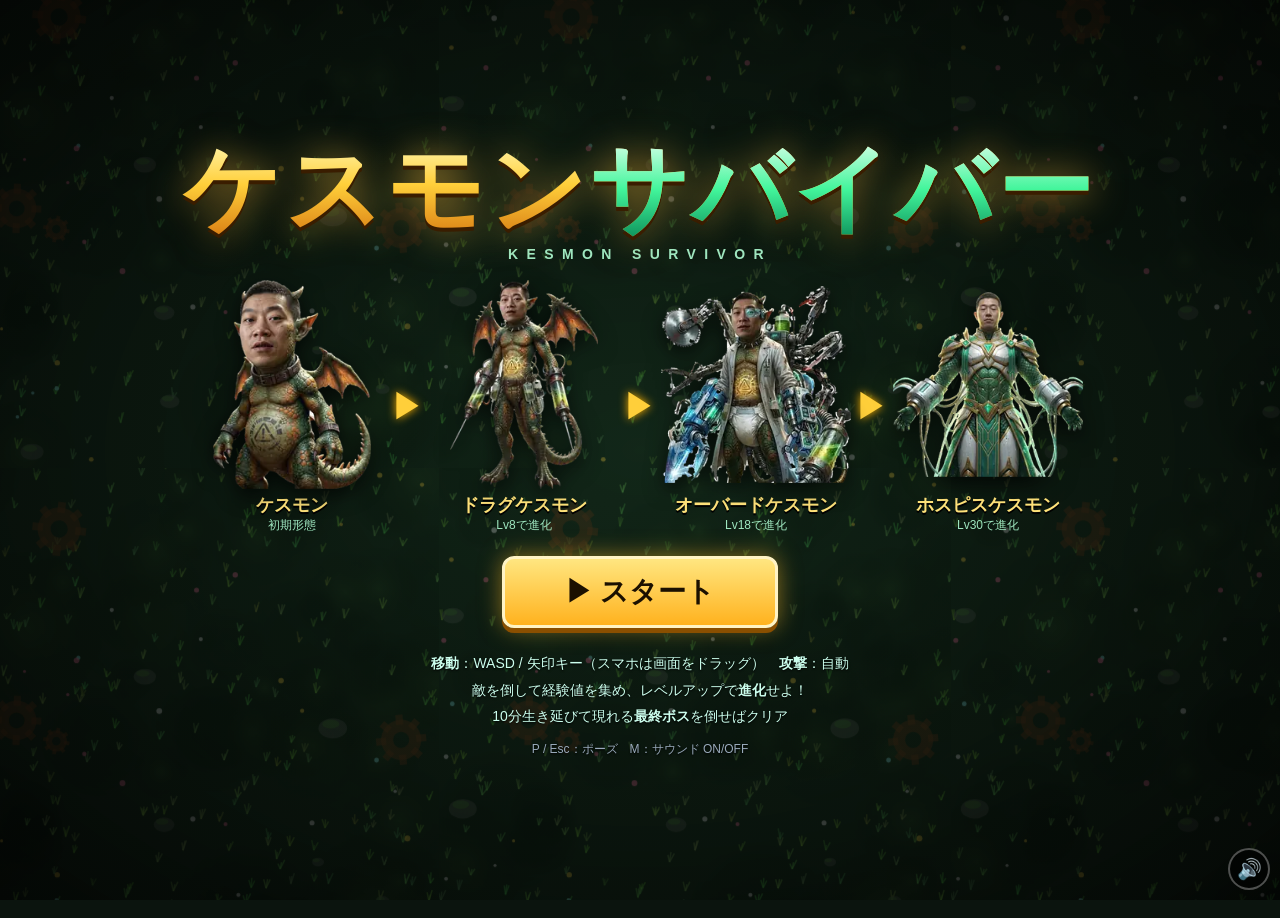
==== ケスモンサバイバー.html @ b72ed3d0 "作成" ====
<!DOCTYPE html>
<html lang="ja">

<head>
  <meta charset="UTF-8">
  <meta name="viewport" content="width=device-width,initial-scale=1,maximum-scale=1,user-scalable=no">
  <title>ケスモンサバイバー</title>
  <style>
    * {
      box-sizing: border-box;
      margin: 0;
      padding: 0;
    }

    html,
    body {
      width: 100%;
      height: 100%;
      overflow: hidden;
      background: #0b140e;
      color: #fff;
      font-family: "Hiragino Kaku Gothic ProN", "Yu Gothic UI", "Meiryo", sans-serif;
      user-select: none;
      -webkit-user-select: none;
      touch-action: none;
    }

    canvas {
      display: block;
    }

    .screen {
      position: fixed;
      inset: 0;
      display: flex;
      align-items: center;
      justify-content: center;
      z-index: 10;
      background: radial-gradient(ellipse at center, rgba(10, 30, 18, .55), rgba(0, 0, 0, .85));
    }

    .hidden {
      display: none !important;
    }

    .title-box {
      text-align: center;
      padding: 20px;
      max-width: 980px;
      width: 100%;
    }

    .logo {
      font-size: clamp(42px, 9vw, 96px);
      font-weight: 900;
      letter-spacing: .04em;
      line-height: 1.05;
      background: linear-gradient(180deg, #fff6b0 0%, #ffcf3a 45%, #d77a12 100%);
      -webkit-background-clip: text;
      background-clip: text;
      color: transparent;
      filter: drop-shadow(0 4px 0 #3a1d00) drop-shadow(0 0 18px rgba(255, 190, 60, .55));
    }

    .logo span {
      display: inline-block;
      background: linear-gradient(180deg, #d8ffe9 0%, #42f59b 50%, #0c8f5a 100%);
      -webkit-background-clip: text;
      background-clip: text;
      color: transparent;
    }

    .sub {
      letter-spacing: .6em;
      color: #9fe7c0;
      font-weight: 700;
      margin: 6px 0 18px;
      font-size: 14px;
    }

    .evo-line {
      display: flex;
      align-items: flex-end;
      justify-content: center;
      gap: 4px;
      margin: 6px 0 22px;
      flex-wrap: nowrap;
    }

    .evo-item {
      display: flex;
      flex-direction: column;
      align-items: center;
      width: 22%;
      max-width: 190px;
    }

    .evo-item img {
      width: 100%;
      aspect-ratio: 1/1.1;
      object-fit: contain;
      filter: drop-shadow(0 6px 10px rgba(0, 0, 0, .7));
      animation: bob 2.4s ease-in-out infinite;
    }

    .evo-item:nth-child(3) img {
      animation-delay: .3s;
    }

    .evo-item:nth-child(5) img {
      animation-delay: .6s;
    }

    .evo-item:nth-child(7) img {
      animation-delay: .9s;
    }

    .evo-item .nm {
      font-weight: 900;
      font-size: clamp(12px, 1.8vw, 18px);
      margin-top: 4px;
      color: #ffe27a;
      text-shadow: 0 2px 0 #000;
    }

    .evo-item .lv {
      font-size: 12px;
      color: #9fe7c0;
    }

    .evo-arrow {
      font-size: clamp(18px, 3vw, 34px);
      color: #ffcf3a;
      align-self: center;
      text-shadow: 0 0 10px #ffb300;
    }

    @keyframes bob {

      0%,
      100% {
        transform: translateY(0);
      }

      50% {
        transform: translateY(-8px);
      }
    }

    .btn {
      font: inherit;
      font-weight: 900;
      font-size: 20px;
      padding: 12px 34px;
      border-radius: 12px;
      cursor: pointer;
      color: #1b1000;
      background: linear-gradient(180deg, #ffe680, #ffb21e);
      border: 3px solid #fff3c4;
      box-shadow: 0 5px 0 #8a4f00, 0 0 22px rgba(255, 190, 40, .5);
      transition: transform .08s;
    }

    .btn:hover {
      transform: translateY(-2px) scale(1.03);
    }

    .btn:active {
      transform: translateY(3px);
      box-shadow: 0 2px 0 #8a4f00;
    }

    .btn.big {
      font-size: 28px;
      padding: 14px 60px;
    }

    .btn.ghost {
      background: rgba(255, 255, 255, .08);
      color: #fff;
      border-color: rgba(255, 255, 255, .4);
      box-shadow: none;
    }

    .btns {
      display: flex;
      gap: 14px;
      justify-content: center;
      margin-top: 18px;
    }

    .howto {
      margin-top: 22px;
      color: #cfe;
      font-size: 14px;
      line-height: 1.9;
      text-shadow: 0 1px 2px #000;
    }

    .small {
      font-size: 12px;
      color: #9ab;
      margin-top: 8px;
    }

    .panel {
      background: linear-gradient(180deg, rgba(20, 48, 32, .96), rgba(8, 22, 14, .96));
      border: 2px solid #4fd99a;
      border-radius: 18px;
      padding: 22px 26px;
      box-shadow: 0 0 40px rgba(60, 255, 160, .25);
      text-align: center;
      max-width: 94vw;
      max-height: 94vh;
      overflow: auto;
    }

    .panel h2 {
      font-size: 34px;
      font-weight: 900;
      margin-bottom: 14px;
      color: #ffe27a;
      text-shadow: 0 3px 0 #5a3000;
    }

    .lvup-title {
      animation: pulse .8s ease-in-out infinite alternate;
    }

    @keyframes pulse {
      from {
        transform: scale(1);
      }

      to {
        transform: scale(1.08);
      }
    }

    #cards {
      display: flex;
      flex-direction: column;
      gap: 10px;
      width: min(560px, 88vw);
    }

    .card {
      display: flex;
      align-items: center;
      gap: 14px;
      text-align: left;
      padding: 12px 16px;
      cursor: pointer;
      border-radius: 12px;
      border: 2px solid rgba(255, 255, 255, .18);
      background: rgba(255, 255, 255, .06);
      color: #fff;
      font: inherit;
      transition: all .1s;
    }

    .card:hover,
    .card.sel {
      border-color: #ffd34d;
      background: rgba(255, 211, 77, .14);
      transform: translateX(4px);
    }

    .card .ic {
      font-size: 38px;
      width: 52px;
      text-align: center;
      flex-shrink: 0;
    }

    .card .tx {
      flex: 1;
    }

    .card .nm {
      font-weight: 900;
      font-size: 18px;
    }

    .card .tag {
      font-size: 12px;
      font-weight: 900;
      padding: 2px 8px;
      border-radius: 6px;
      margin-left: 8px;
      background: #2a6;
    }

    .card .tag.new {
      background: #e5395b;
    }

    .card .tag.pas {
      background: #3577d6;
    }

    .card .ds {
      font-size: 13px;
      color: #cde;
      margin-top: 3px;
    }

    .card .key {
      font-size: 12px;
      color: #9ab;
    }

    #pauseInfo,
    #resultInfo {
      font-size: 16px;
      line-height: 1.9;
    }

    #pauseInfo .wl {
      display: flex;
      flex-wrap: wrap;
      gap: 8px;
      justify-content: center;
      margin-top: 8px;
    }

    #pauseInfo .wl span {
      background: rgba(255, 255, 255, .08);
      border-radius: 8px;
      padding: 4px 10px;
      font-size: 14px;
    }

    .result-img {
      height: 180px;
      filter: drop-shadow(0 6px 12px rgba(0, 0, 0, .8));
      margin-bottom: 8px;
    }

    .mute {
      position: fixed;
      right: 10px;
      bottom: 10px;
      z-index: 20;
      width: 42px;
      height: 42px;
      border-radius: 50%;
      border: 2px solid rgba(255, 255, 255, .3);
      background: rgba(0, 0, 0, .45);
      color: #fff;
      font-size: 20px;
      cursor: pointer;
    }
  </style>
</head>

<body>
  <canvas id="game"></canvas>

  <!-- タイトル -->
  <div id="title" class="screen">
    <div class="title-box">
      <h1 class="logo">ケスモン<span>サバイバー</span></h1>
      <p class="sub">KESMON SURVIVOR</p>
      <div class="evo-line" id="evoLine"></div>
      <button id="startBtn" class="btn big">▶ スタート</button>
      <div class="howto">
        <p><b>移動</b>：WASD / 矢印キー（スマホは画面をドラッグ）　<b>攻撃</b>：自動</p>
        <p>敵を倒して経験値を集め、レベルアップで<b>進化</b>せよ！</p>
        <p>10分生き延びて現れる<b>最終ボス</b>を倒せばクリア</p>
        <p class="small">P / Esc：ポーズ　M：サウンド ON/OFF</p>
      </div>
    </div>
  </div>

  <!-- レベルアップ -->
  <div id="levelup" class="screen hidden">
    <div class="panel">
      <h2 class="lvup-title">LEVEL UP!</h2>
      <div id="cards"></div>
      <p class="small">クリック または 1〜4キーで選択</p>
    </div>
  </div>

  <!-- ポーズ -->
  <div id="pause" class="screen hidden">
    <div class="panel">
      <h2>PAUSE</h2>
      <div id="pauseInfo"></div>
      <div class="btns">
        <button id="resumeBtn" class="btn">再開</button>
        <button id="quitBtn" class="btn ghost">タイトルへ</button>
      </div>
    </div>
  </div>

  <!-- リザルト -->
  <div id="result" class="screen hidden">
    <div class="panel">
      <h2 id="resultTitle">GAME OVER</h2>
      <img id="resultImg" class="result-img" alt="">
      <div id="resultInfo"></div>
      <div class="btns">
        <button id="retryBtn" class="btn">もう一度</button>
        <button id="toTitleBtn" class="btn ghost">タイトルへ</button>
      </div>
    </div>
  </div>

  <button id="muteBtn" class="mute" title="サウンド (M)">🔊</button>

  <script>
    'use strict';
    /* =========================================================
       ケスモンサバイバー  -  KESMON SURVIVOR
       ヴァンパイアサバイバー系 自動攻撃サバイバルゲーム
       ========================================================= */
    (() => {
      const $ = id => document.getElementById(id);
      const canvas = $('game');
      const ctx = canvas.getContext('2d');
      let W = 0, H = 0, DPR = 1;
      function resize() {
        DPR = Math.min(window.devicePixelRatio || 1, 2);
        W = innerWidth; H = innerHeight;
        canvas.width = W * DPR; canvas.height = H * DPR;
        canvas.style.width = W + 'px'; canvas.style.height = H + 'px';
        ctx.setTransform(DPR, 0, 0, DPR, 0, 0);
      }
      addEventListener('resize', resize); resize();

      const rand = (a, b) => a + Math.random() * (b - a);
      const TAU = Math.PI * 2;
      const fmtTime = s => `${String(Math.floor(s / 60)).padStart(2, '0')}:${String(Math.floor(s % 60)).padStart(2, '0')}`;

      /* ---------------- 進化フォーム（添付画像の順） ---------------- */
      const FORMS = [
        { name: 'ケスモン', title: '幼体', lv: 1, size: 74, weapon: 'fireball', color: '#ffb347' },
        { name: 'ドラグケスモン', title: '成長体', lv: 8, size: 88, weapon: 'tail', color: '#9cff57' },
        { name: 'オーバードケスモン', title: '改造体', lv: 18, size: 96, weapon: 'saw', color: '#5fd6ff' },
        { name: 'ホスピスケスモン', title: '究極体', lv: 30, size: 110, weapon: 'aura', color: '#7dffc4' },
      ];
      const FORM_IMG = [], FORM_WHITE = [];

      function circleCrop(img) {
        const s = Math.min(img.width, img.height);
        const c = document.createElement('canvas'); c.width = c.height = s;
        const g = c.getContext('2d');
        g.beginPath(); g.arc(s / 2, s / 2, s / 2, 0, TAU); g.clip();
        g.drawImage(img, (img.width - s) / 2, (img.height - s) / 2, s, s, 0, 0, s, s);
        return c;
      }
      function whiteSilhouette(img) {
        const c = document.createElement('canvas'); c.width = img.width; c.height = img.height;
        const g = c.getContext('2d');
        g.drawImage(img, 0, 0);
        g.globalCompositeOperation = 'source-in';
        g.fillStyle = '#fff'; g.fillRect(0, 0, c.width, c.height);
        return c;
      }
      function loadForm(i) {
        return new Promise(res => {
          const im = new Image();
          im.onload = () => res(trimImage(im));
          im.onerror = () => {
            const j = new Image();
            j.onload = () => res(circleCrop(j));
            j.onerror = () => res(null);
            j.src = `img/raw${i + 1}.jpg`;
          };
          im.src = EMBEDDED_IMGS[i];
        });
      }
      const EMBEDDED_IMGS = [
        '[data-uri]',
        '[data-uri]',
        '[data-uri]',
        '[data-uri]'
      ];
      function formSrc(i) { return EMBEDDED_IMGS[i]; }
      // 透明な余白を自動トリム（file:// で読み込み制限がある場合はそのまま使う）
      function trimImage(img) {
        try {
          const c = document.createElement('canvas'); c.width = img.width; c.height = img.height;
          const g = c.getContext('2d'); g.drawImage(img, 0, 0);
          const d = g.getImageData(0, 0, c.width, c.height).data;
          let x0 = c.width, y0 = c.height, x1 = -1, y1 = -1;
          for (let y = 0; y < c.height; y++) for (let x = 0; x < c.width; x++) {
            if (d[(y * c.width + x) * 4 + 3] > 16) { if (x < x0) x0 = x; if (x > x1) x1 = x; if (y < y0) y0 = y; if (y > y1) y1 = y; }
          }
          if (x1 < 0) return img;
          const o = document.createElement('canvas'); o.width = x1 - x0 + 1; o.height = y1 - y0 + 1;
          o.getContext('2d').drawImage(c, x0, y0, o.width, o.height, 0, 0, o.width, o.height);
          return o;
        } catch (e) { return img; }
      }
      // ステージ背景画像（img/bg.png または img/bg.jpg があれば使用）
      let BG_IMG = null;
      function loadBg() {
        return new Promise(res => {
          const a = new Image();
          a.onload = () => { BG_IMG = a; res(); };
          a.onerror = () => { const b = new Image(); b.onload = () => { BG_IMG = b; res(); }; b.onerror = () => res(); b.src = 'img/bg.jpg'; };
          a.src = 'img/bg.png';
        });
      }

      /* ---------------- サウンド ---------------- */
      const AC = { ctx: null, master: null, muted: false };
      function audioInit() {
        if (AC.ctx) { if (AC.ctx.state === 'suspended') AC.ctx.resume(); return; }
        try {
          AC.ctx = new (window.AudioContext || window.webkitAudioContext)();
          AC.master = AC.ctx.createGain(); AC.master.gain.value = 0.3;
          AC.master.connect(AC.ctx.destination);
        } catch (e) { /* no audio */ }
      }
      function tone(freq, dur, type = 'square', vol = 0.2, slide = 0, delay = 0) {
        if (!AC.ctx || AC.muted) return;
        const t = AC.ctx.currentTime + Math.max(0, delay);
        const o = AC.ctx.createOscillator(), g = AC.ctx.createGain();
        o.type = type; o.frequency.setValueAtTime(freq, t);
        if (slide) o.frequency.exponentialRampToValueAtTime(Math.max(30, freq + slide), t + dur);
        g.gain.setValueAtTime(vol, t);
        g.gain.exponentialRampToValueAtTime(0.0001, t + dur);
        o.connect(g); g.connect(AC.master); o.start(t); o.stop(t + dur + 0.03);
      }
      function noise(dur, vol = 0.2, delay = 0) {
        if (!AC.ctx || AC.muted) return;
        const t = AC.ctx.currentTime + delay;
        const len = Math.floor(AC.ctx.sampleRate * dur);
        const buf = AC.ctx.createBuffer(1, len, AC.ctx.sampleRate);
        const d = buf.getChannelData(0);
        for (let i = 0; i < len; i++) d[i] = (Math.random() * 2 - 1) * (1 - i / len);
        const s = AC.ctx.createBufferSource(); s.buffer = buf;
        const g = AC.ctx.createGain(); g.gain.value = vol;
        s.connect(g); g.connect(AC.master); s.start(t);
      }
      const sfxLast = {};
      function sfx(name) {
        const now = performance.now();
        const gap = { hit: 45, gem: 35, shoot: 60, zap: 80 }[name] || 30;
        if (sfxLast[name] && now - sfxLast[name] < gap) return;
        sfxLast[name] = now;
        switch (name) {
          case 'shoot': tone(520, 0.08, 'square', 0.05, -300); break;
          case 'hit': tone(180, 0.06, 'square', 0.05, -80); break;
          case 'gem': tone(1200 + Math.random() * 300, 0.06, 'sine', 0.07, 400); break;
          case 'hurt': tone(140, 0.2, 'sawtooth', 0.15, -90); break;
          case 'zap': noise(0.18, 0.12); tone(900, 0.15, 'sawtooth', 0.06, -700); break;
          case 'beam': tone(300, 0.3, 'sawtooth', 0.08, 900); break;
          case 'kill': tone(320, 0.07, 'triangle', 0.06, -200); break;
          case 'boom': noise(0.5, 0.3); tone(90, 0.5, 'sine', 0.3, -50); break;
          case 'poop': tone(240, 0.14, 'triangle', 0.14, -150); tone(130, 0.1, 'sine', 0.12, 60, 0.08); break;
          case 'poopBoom': noise(0.38, 0.26); tone(110, 0.38, 'sawtooth', 0.22, -70); tone(220, 0.2, 'square', 0.12, -140, 0.05); break;
          case 'heal': [660, 880, 1100].forEach((f, i) => tone(f, 0.12, 'sine', 0.12, 0, i * 0.07)); break;
          case 'levelup': [523, 659, 784, 1047].forEach((f, i) => tone(f, 0.16, 'square', 0.09, 0, i * 0.07)); break;
          case 'select': tone(880, 0.08, 'square', 0.08); break;
          case 'warning': for (let i = 0; i < 3; i++) tone(440, 0.25, 'sawtooth', 0.12, -100, i * 0.35); break;
          case 'evoFlash': tone(600 + Math.random() * 600, 0.05, 'sine', 0.06); break;
          case 'evolve': {
            const m = [523, 659, 784, 1047, 784, 1047, 1319, 1568];
            m.forEach((f, i) => tone(f, 0.22, 'square', 0.1, 0, i * 0.11));
            tone(130, 1.2, 'triangle', 0.25, 0, 0); break;
          }
          case 'over': [392, 330, 262, 196].forEach((f, i) => tone(f, 0.35, 'triangle', 0.18, 0, i * 0.25)); break;
          case 'clear': [523, 659, 784, 1047, 1319, 1568, 2093].forEach((f, i) => tone(f, 0.3, 'square', 0.1, 0, i * 0.12)); break;
        }
      }
      // BGM（簡易チップチューン）
      const BGM = { timer: null, step: 0, next: 0 };
      const midi = n => 440 * Math.pow(2, (n - 69) / 12);
      const PROG = [[45, 52, 57, 60], [41, 48, 53, 57], [43, 50, 55, 59], [40, 47, 52, 56]];
      function bgmStart() {
        if (!AC.ctx || BGM.timer) return;
        BGM.next = AC.ctx.currentTime + 0.1; BGM.step = 0;
        BGM.timer = setInterval(() => {
          if (!AC.ctx) return;
          const playing = S && (S.state === 'play');
          while (BGM.next < AC.ctx.currentTime + 0.25) {
            const s = BGM.step, d = BGM.next - AC.ctx.currentTime;
            if (playing && !AC.muted) {
              const ch = PROG[Math.floor(s / 16) % 4];
              if (s % 2 === 0) tone(midi(ch[0] - 12), 0.2, 'triangle', 0.16, 0, d);
              tone(midi(ch[s % 4] + 12), 0.09, 'square', 0.025, 0, d);
              if (s % 4 === 0) noise(0.04, 0.05, d);
              if (s % 8 === 4) noise(0.1, 0.07, d);
            }
            BGM.step++; BGM.next += 0.13;
          }
        }, 50);
      }

      /* ---------------- 入力 ---------------- */
      const keys = {};
      const joy = { active: false, id: null, ox: 0, oy: 0, x: 0, y: 0 };
      addEventListener('keydown', e => {
        keys[e.code] = true;
        if (e.code === 'KeyM') toggleMute();
        if ((e.code === 'Escape' || e.code === 'KeyP') && S) {
          if (S.state === 'play') pauseGame(); else if (S.state === 'pause') resumeGame();
        }
        if (S && S.state === 'levelup') {
          const n = parseInt(e.key, 10);
          if (n >= 1 && n <= S.choices.length) chooseCard(n - 1);
        }
        if (S && S.state === 'evolve' && S.evo.t > 3.6 && (e.code === 'Space' || e.code === 'Enter')) finishEvolution();
        if (e.code.startsWith('Arrow') || e.code === 'Space') e.preventDefault();
      });
      addEventListener('keyup', e => { keys[e.code] = false; });
      canvas.addEventListener('pointerdown', e => {
        if (S && S.state === 'evolve' && S.evo.t > 3.6) { finishEvolution(); return; }
        if (e.pointerType === 'mouse') return;
        joy.active = true; joy.id = e.pointerId; joy.ox = joy.x = e.clientX; joy.oy = joy.y = e.clientY;
      });
      canvas.addEventListener('pointermove', e => { if (joy.active && e.pointerId === joy.id) { joy.x = e.clientX; joy.y = e.clientY; } });
      const joyEnd = e => { if (e.pointerId === joy.id) { joy.active = false; joy.id = null; } };
      canvas.addEventListener('pointerup', joyEnd); canvas.addEventListener('pointercancel', joyEnd);
      document.addEventListener('visibilitychange', () => { if (document.hidden && S && S.state === 'play') pauseGame(); });

      function toggleMute() {
        AC.muted = !AC.muted;
        $('muteBtn').textContent = AC.muted ? '🔇' : '🔊';
      }
      $('muteBtn').onclick = () => { audioInit(); toggleMute(); };

      /* ---------------- 敵定義 ---------------- */
      const ETYPES = {
        slime: { name: 'スライム', hp: 15, speed: 52, dmg: 6, r: 14, xp: 1 },
        bat: { name: 'コウモリ', hp: 11, speed: 92, dmg: 5, r: 12, xp: 1 },
        ghost: { name: 'ゴースト', hp: 32, speed: 68, dmg: 8, r: 16, xp: 2 },
        gear: { name: 'ギアボット', hp: 58, speed: 48, dmg: 11, r: 18, xp: 3 },
        knight: { name: 'リザードナイト', hp: 100, speed: 64, dmg: 14, r: 19, xp: 5 },
        golem: { name: '苔ゴーレム', hp: 230, speed: 38, dmg: 18, r: 30, xp: 9 },
        boss: { name: 'スチームゴーレム', hp: 2800, speed: 62, dmg: 24, r: 54, xp: 80, boss: true },
        fboss: { name: '機皇帝メカイザー', hp: 32000, speed: 58, dmg: 35, r: 72, xp: 0, boss: true },
      };
      const ESPR = {};
      function makeEnemySprite(type) {
        const r = ETYPES[type].r;
        const s = Math.ceil(r * 3);
        const c = document.createElement('canvas'); c.width = c.height = s;
        const g = c.getContext('2d');
        g.translate(s / 2, s / 2);
        const eyes = (ex, ey, er, col = '#fff', pup = '#111') => {
          for (const sx of [-1, 1]) {
            g.fillStyle = col; g.beginPath(); g.arc(sx * ex, ey, er, 0, TAU); g.fill();
            g.fillStyle = pup; g.beginPath(); g.arc(sx * ex, ey + er * 0.2, er * 0.5, 0, TAU); g.fill();
          }
        };
        const glowEyes = (ex, ey, er, col) => {
          g.shadowColor = col; g.shadowBlur = er * 3; g.fillStyle = col;
          for (const sx of [-1, 1]) { g.beginPath(); g.arc(sx * ex, ey, er, 0, TAU); g.fill(); }
          g.shadowBlur = 0;
        };
        let grd;
        switch (type) {
          case 'slime':
            grd = g.createRadialGradient(-r * .3, -r * .4, 2, 0, 0, r * 1.3);
            grd.addColorStop(0, '#c8ff8a'); grd.addColorStop(1, '#2f9e3a');
            g.fillStyle = grd; g.beginPath();
            g.moveTo(-r * 1.1, r * .7); g.quadraticCurveTo(-r * 1.15, -r * 1.1, 0, -r * 1.1);
            g.quadraticCurveTo(r * 1.15, -r * 1.1, r * 1.1, r * .7); g.closePath(); g.fill();
            g.strokeStyle = '#1b5e20'; g.lineWidth = 2; g.stroke();
            g.fillStyle = 'rgba(255,255,255,.6)'; g.beginPath(); g.ellipse(-r * .4, -r * .55, r * .25, r * .15, -.5, 0, TAU); g.fill();
            eyes(r * .35, -r * .1, r * .22);
            break;
          case 'bat':
            g.lineJoin = 'round';
            g.strokeStyle = '#4dff79'; g.lineWidth = 3;
            g.fillStyle = '#5b2a86';
            for (const sx of [-1, 1]) {
              g.beginPath(); g.moveTo(sx * r * .3, -r * .2);
              g.lineTo(sx * r * 1.4, -r * .8); g.lineTo(sx * r * 1.2, 0); g.lineTo(sx * r * 1.4, r * .3);
              g.lineTo(sx * r * .9, r * .2); g.lineTo(sx * r * .3, r * .4); g.closePath();
              g.stroke(); g.fill();
            }
            g.fillStyle = '#3d1a5c';
            g.beginPath();
            g.moveTo(-r * .45, -r * .4); g.lineTo(-r * .3, -r * .95); g.lineTo(-r * .1, -r * .5);
            g.moveTo(r * .45, -r * .4); g.lineTo(r * .3, -r * .95); g.lineTo(r * .1, -r * .5);
            g.stroke(); g.fill();
            g.beginPath(); g.arc(0, 0, r * .6, 0, TAU); g.stroke(); g.fill();
            glowEyes(r * .22, -r * .1, r * .13, '#ff3355');
            break;
          case 'ghost':
            grd = g.createLinearGradient(0, -r, 0, r);
            grd.addColorStop(0, 'rgba(230,245,255,.95)'); grd.addColorStop(1, 'rgba(120,170,255,.6)');
            g.fillStyle = grd; g.beginPath();
            g.arc(0, -r * .2, r * .9, Math.PI, 0);
            g.lineTo(r * .9, r * .9);
            for (let i = 0; i < 4; i++) g.quadraticCurveTo(r * .9 - (i + .5) * r * .45, r * (i % 2 ? .9 : .5), r * .9 - (i + 1) * r * .45, r * .9);
            g.closePath(); g.fill();
            g.fillStyle = '#123'; g.beginPath(); g.ellipse(-r * .3, -r * .25, r * .14, r * .22, 0, 0, TAU); g.ellipse(r * .3, -r * .25, r * .14, r * .22, 0, 0, TAU); g.fill();
            g.beginPath(); g.ellipse(0, r * .2, r * .15, r * .2, 0, 0, TAU); g.fill();
            break;
          case 'gear': {
            g.fillStyle = '#7d858c';
            for (let i = 0; i < 8; i++) { g.save(); g.rotate(i * TAU / 8); g.fillRect(-r * .2, -r * 1.15, r * .4, r * .5); g.restore(); }
            grd = g.createRadialGradient(-r * .3, -r * .3, 2, 0, 0, r);
            grd.addColorStop(0, '#d5dbe0'); grd.addColorStop(1, '#59626b');
            g.fillStyle = grd; g.beginPath(); g.arc(0, 0, r * .85, 0, TAU); g.fill();
            g.strokeStyle = '#3b4249'; g.lineWidth = 2; g.stroke();
            g.fillStyle = '#222'; g.beginPath(); g.arc(0, 0, r * .42, 0, TAU); g.fill();
            g.shadowColor = '#ff2a2a'; g.shadowBlur = 10; g.fillStyle = '#ff3b3b';
            g.beginPath(); g.arc(0, 0, r * .25, 0, TAU); g.fill(); g.shadowBlur = 0;
            break;
          }
          case 'knight':
            g.fillStyle = '#3c6b2a'; g.beginPath(); g.ellipse(0, r * .35, r * .75, r * .65, 0, 0, TAU); g.fill();
            grd = g.createRadialGradient(-r * .2, -r * .5, 2, 0, -r * .2, r);
            grd.addColorStop(0, '#d7a24a'); grd.addColorStop(1, '#7a4a12');
            g.fillStyle = grd; g.beginPath(); g.arc(0, -r * .25, r * .7, 0, TAU); g.fill();
            g.fillStyle = '#e8e2d0';
            for (const sx of [-1, 1]) { g.beginPath(); g.moveTo(sx * r * .5, -r * .7); g.lineTo(sx * r * 1.05, -r * 1.25); g.lineTo(sx * r * .7, -r * .45); g.fill(); }
            g.fillStyle = '#222'; g.fillRect(-r * .5, -r * .35, r, r * .22);
            glowEyes(r * .25, -r * .24, r * .09, '#ffea00');
            g.fillStyle = '#aab'; g.fillRect(r * .75, -r * .6, r * .14, r * 1.5);
            break;
          case 'golem':
            grd = g.createRadialGradient(-r * .3, -r * .4, 4, 0, 0, r * 1.2);
            grd.addColorStop(0, '#9b8a73'); grd.addColorStop(1, '#4a3d2e');
            g.fillStyle = grd; g.beginPath();
            const pts = 10;
            for (let i = 0; i < pts; i++) { const a = i / pts * TAU, rr = r * (0.85 + ((i * 37) % 7) / 30); g.lineTo(Math.cos(a) * rr, Math.sin(a) * rr); }
            g.closePath(); g.fill(); g.strokeStyle = '#2d241a'; g.lineWidth = 3; g.stroke();
            g.fillStyle = '#4caf50';
            for (let i = 0; i < 6; i++) { g.beginPath(); g.arc(Math.cos(i * 1.7) * r * .6, -r * .5 + Math.sin(i * 2.3) * r * .25, r * .16, 0, TAU); g.fill(); }
            glowEyes(r * .3, -r * .05, r * .12, '#33e0ff');
            g.strokeStyle = '#2d241a'; g.lineWidth = 2; g.beginPath(); g.moveTo(-r * .3, r * .35); g.lineTo(r * .3, r * .35); g.stroke();
            break;
          case 'boss':
          case 'fboss': {
            const fin = type === 'fboss';
            g.fillStyle = fin ? '#2a0d3d' : '#3a1f12';
            for (let i = 0; i < 12; i++) { g.save(); g.rotate(i * TAU / 12); g.beginPath(); g.moveTo(-r * .15, -r * .8); g.lineTo(0, -r * 1.35); g.lineTo(r * .15, -r * .8); g.fill(); g.restore(); }
            grd = g.createRadialGradient(-r * .3, -r * .3, 5, 0, 0, r);
            if (fin) { grd.addColorStop(0, '#8a5cff'); grd.addColorStop(1, '#1a0630'); }
            else { grd.addColorStop(0, '#c0703a'); grd.addColorStop(1, '#3d1a08'); }
            g.fillStyle = grd; g.beginPath(); g.arc(0, 0, r * .95, 0, TAU); g.fill();
            g.strokeStyle = fin ? '#ffd54a' : '#d9a441'; g.lineWidth = 4; g.stroke();
            for (let i = 0; i < 8; i++) { const a = i * TAU / 8; g.fillStyle = fin ? '#ffd54a' : '#c9b38a'; g.beginPath(); g.arc(Math.cos(a) * r * .78, Math.sin(a) * r * .78, r * .06, 0, TAU); g.fill(); }
            if (fin) {
              g.fillStyle = '#ffd54a';
              for (const sx of [-1, 1]) { g.beginPath(); g.moveTo(sx * r * .35, -r * .7); g.quadraticCurveTo(sx * r * 1.1, -r * 1.2, sx * r * .9, -r * 1.6); g.quadraticCurveTo(sx * r * .7, -r * 1.0, sx * r * .15, -r * .75); g.fill(); }
            }
            g.fillStyle = '#111'; g.beginPath(); g.arc(0, -r * .05, r * .45, 0, TAU); g.fill();
            g.shadowColor = fin ? '#ff2bd6' : '#ff3b1f'; g.shadowBlur = 25;
            g.fillStyle = fin ? '#ff6ae6' : '#ff5a2a'; g.beginPath(); g.arc(0, -r * .05, r * .28, 0, TAU); g.fill();
            g.fillStyle = '#fff'; g.beginPath(); g.arc(-r * .08, -r * .13, r * .08, 0, TAU); g.fill();
            g.shadowBlur = 0;
            g.fillStyle = '#ddd';
            for (let i = -3; i <= 3; i++) { g.beginPath(); g.moveTo(i * r * .1 - r * .05, r * .5); g.lineTo(i * r * .1, r * .68); g.lineTo(i * r * .1 + r * .05, r * .5); g.fill(); }
            break;
          }
        }
        ESPR[type] = { img: c, white: whiteSilhouette(c), s };
      }
      Object.keys(ETYPES).forEach(makeEnemySprite);

      /* ---------------- 背景タイル ---------------- */
      const BG = (() => {
        const s = 512, c = document.createElement('canvas'); c.width = c.height = s;
        const g = c.getContext('2d');
        g.fillStyle = '#1d3322'; g.fillRect(0, 0, s, s);
        let seed = 7; const rnd = () => (seed = (seed * 16807) % 2147483647) / 2147483647;
        for (let i = 0; i < 60; i++) { // 苔のまだら
          const x = rnd() * s, y = rnd() * s, r = 20 + rnd() * 60;
          const grd = g.createRadialGradient(x, y, 0, x, y, r);
          grd.addColorStop(0, rnd() > .5 ? 'rgba(60,100,50,.35)' : 'rgba(20,40,25,.4)'); grd.addColorStop(1, 'rgba(0,0,0,0)');
          g.fillStyle = grd; g.fillRect(x - r, y - r, r * 2, r * 2);
        }
        for (let i = 0; i < 260; i++) { // 草
          const x = rnd() * s, y = rnd() * s;
          g.strokeStyle = `rgba(${80 + rnd() * 60},${140 + rnd() * 70},${60 + rnd() * 40},.55)`; g.lineWidth = 1.5;
          for (let k = 0; k < 3; k++) { g.beginPath(); g.moveTo(x, y); g.lineTo(x + (k - 1) * 3 + rnd() * 2, y - 5 - rnd() * 6); g.stroke(); }
        }
        for (let i = 0; i < 10; i++) { // 石
          const x = rnd() * s, y = rnd() * s, r = 5 + rnd() * 10;
          g.fillStyle = 'rgba(90,100,90,.6)'; g.beginPath(); g.ellipse(x, y, r, r * .7, 0, 0, TAU); g.fill();
          g.fillStyle = 'rgba(80,140,60,.5)'; g.beginPath(); g.ellipse(x - 2, y - r * .3, r * .6, r * .3, 0, 0, TAU); g.fill();
        }
        for (let i = 0; i < 4; i++) { // 錆びた歯車
          const x = rnd() * s, y = rnd() * s, r = 10 + rnd() * 12;
          g.save(); g.translate(x, y); g.rotate(rnd() * 3); g.fillStyle = 'rgba(120,70,35,.55)';
          for (let k = 0; k < 8; k++) { g.save(); g.rotate(k * TAU / 8); g.fillRect(-r * .18, -r * 1.25, r * .36, r * .5); g.restore(); }
          g.beginPath(); g.arc(0, 0, r, 0, TAU); g.fill();
          g.fillStyle = '#1d3322'; g.beginPath(); g.arc(0, 0, r * .4, 0, TAU); g.fill(); g.restore();
        }
        for (let i = 0; i < 40; i++) { // 花・光る胞子
          const x = rnd() * s, y = rnd() * s;
          g.fillStyle = ['#ffd84a', '#ff7aa8', '#9ff', '#fff'][Math.floor(rnd() * 4)];
          g.globalAlpha = .7; g.beginPath(); g.arc(x, y, 1.5 + rnd() * 1.5, 0, TAU); g.fill(); g.globalAlpha = 1;
        }
        return { c, s, pat: ctx.createPattern(c, 'repeat') };
      })();

      /* ---------------- 武器 ---------------- */
      const STAT_LABEL = { dmg: 'ダメージ', n: '数', pierce: '貫通', cd: '間隔', area: '範囲', dur: '持続', spd: '回転速度' };
      const WEAPONS = {
        fireball: {
          name: '火炎ブレス弾', icon: '🔥', stage: 0, max: 8, desc: '進行方向へ火の玉を吐く',
          stats: lv => ({ dmg: 11 + lv * 3.5, n: 1 + Math.floor(lv / 2), pierce: 1 + Math.floor(lv / 3), cd: Math.max(0.55, 1.15 - lv * 0.05) })
        },
        tail: {
          name: '竜尾スラッシュ', icon: '🦎', stage: 0, max: 8, desc: '自分の周囲を一周する円形の弧で敵を薙ぎ払う',
          stats: lv => ({ dmg: 22 + lv * 10, area: 115, cd: Math.max(1.2, 2.8 - lv * 0.18) })
        },
        poop: {
          name: 'お漏らしボム', icon: '💩', stage: 0, max: 8, desc: '進行方向の逆へうんちを設置。自分で踏むと大爆発して周囲を一掃！',
          stats: lv => ({ dmg: 60 + lv * 24, area: 140 + lv * 14, dur: 7.5 + lv * 0.5, cd: Math.max(5.5, 9.5 - lv * 0.5) })
        },
        syringe: {
          name: '毒液シリンジ', icon: '💉', stage: 0, max: 8, evoOnly: true, desc: '注射器を投げ、毒沼を作る（進化ごとにLv+2）',
          stats: lv => ({ dmg: 7 + lv * 3.5, n: 1 + Math.floor(lv / 3), area: 42 + lv * 5, dur: 2.8 + lv * 0.25, cd: Math.max(0.85, 1.85 - lv * 0.08) })
        },
        saw: {
          name: '回転メカソー', icon: '⚙️', stage: 1, max: 8, desc: '丸ノコが周囲を回り続け敵を切り刻む',
          stats: lv => ({ dmg: 11 + lv * 5, n: 1 + Math.floor((lv + 1) / 2), area: 80 + lv * 5, spd: 3.4 + lv * 0.2 })
        },
        laser: {
          name: 'メカアームレーザー', icon: '🔫', stage: 2, max: 8, desc: '極太の貫通レーザーを発射',
          stats: lv => ({ dmg: 32 + lv * 12, n: lv >= 6 ? 4 : lv >= 3 ? 2 : 1, area: 16 + lv * 2.5, cd: Math.max(0.9, 2.1 - lv * 0.1) })
        },
        aura: {
          name: '聖光オーラ', icon: '✨', stage: 3, max: 8, desc: '周囲の敵を絶えず焼き、鈍足にする',
          stats: lv => ({ dmg: 9 + lv * 5, area: 88 + lv * 10 })
        },
        lightning: {
          name: '天罰の雷', icon: '⚡', stage: 2, max: 8, desc: 'ランダムな敵に落雷を落とす',
          stats: lv => ({ dmg: 40 + lv * 14, n: 1 + Math.floor((lv + 1) / 2), area: 55 + lv * 5, cd: Math.max(0.8, 1.95 - lv * 0.1) })
        },
      };
      const PASSIVES = {
        might: { name: '闘争本能', icon: '💪', max: 5, desc: '攻撃力 +12%' },
        cd: { name: '加速装置', icon: '⏱️', max: 5, desc: '攻撃間隔 -8%' },
        hp: { name: '強靭な肉体', icon: '❤️', max: 5, desc: '最大HP +25' },
        magnet: { name: '吸引の首輪', icon: '🧲', max: 5, desc: '回収範囲 +35%' },
        regen: { name: '再生細胞', icon: '💚', max: 5, desc: 'HP自動回復 +0.8/秒' },
        area: { name: '巨大化薬', icon: '🌀', max: 5, desc: '攻撃範囲 +12%' },
        armor: { name: '硬質装甲', icon: '🛡️', max: 5, desc: '被ダメージ -2' },
      };

      /* ---------------- ゲーム状態 ---------------- */
      let S = null;
      let P = null;
      const xpFor = l => Math.floor(12 + l * 8 + Math.pow(l, 1.85));

      function newGame() {
        S = {
          state: 'play', t: 0, kills: 0, level: 1, xp: 0, xpNext: xpFor(1), stage: 0,
          weapons: [], passives: { regen: 1 }, enemies: [], projs: [], ebullets: [], gems: [], pickups: [],
          effects: [], parts: [], texts: [], puddles: [], poops: [],
          spawnAcc: 0, bossFlags: {}, pendingLevels: 0, shake: 0, banner: null, evo: null, choices: [],
          finalBoss: null, cam: { x: 0, y: 0 },
        };
        P = S.player = { x: 0, y: 0, hp: 100, maxHp: 100, r: 20, fx: 1, fy: 0, face: 1, hurt: 0, moving: false, anim: 0 };
        recalcStats();
        P.hp = P.maxHp;
        const fb = addWeapon('fireball');
        fb.lv = 2;
        addWeapon('syringe');
      }
      function pl(id) { return S.passives[id] || 0; }
      function recalcStats() {
        const st = S.stage;
        const oldMax = P.maxHp;
        P.might = (1 + st * 0.15) * (1 + 0.12 * pl('might'));
        P.cd = 1 - 0.08 * pl('cd');
        P.speed = 155 + st * 8;
        P.maxHp = 100 + st * 30 + 25 * pl('hp');
        P.magnet = 80 * (1 + 0.35 * pl('magnet'));
        P.regen = 0.8 * pl('regen') + (st >= 3 ? 1.0 : 0);
        P.area = 1 + 0.12 * pl('area');
        P.armor = pl('armor') * 2;
        P.r = FORMS[st].size * 0.25;
        if (P.maxHp > oldMax) P.hp += P.maxHp - oldMax;
        P.hp = Math.min(P.hp, P.maxHp);
      }
      function hasWeapon(id) { return S.weapons.find(w => w.id === id); }
      function addWeapon(id) {
        const w = hasWeapon(id);
        if (w) { w.lv = Math.min(WEAPONS[id].max, w.lv + 1); return w; }
        const nw = { id, lv: 1, t: 0.3, ang: 0, tick: 0 };
        S.weapons.push(nw); return nw;
      }

      /* ---------------- 空間グリッド ---------------- */
      const CELL = 64;
      const grid = new Map();
      const gkey = (cx, cy) => (cx + 50000) * 100000 + (cy + 50000);
      function buildGrid() {
        grid.clear();
        for (const e of S.enemies) {
          const k = gkey(Math.floor(e.x / CELL), Math.floor(e.y / CELL));
          let a = grid.get(k); if (!a) { a = []; grid.set(k, a); } a.push(e);
        }
      }
      function query(x, y, r, cb) {
        r += 75;
        const x0 = Math.floor((x - r) / CELL), x1 = Math.floor((x + r) / CELL);
        const y0 = Math.floor((y - r) / CELL), y1 = Math.floor((y + r) / CELL);
        for (let cx = x0; cx <= x1; cx++) for (let cy = y0; cy <= y1; cy++) {
          const a = grid.get(gkey(cx, cy));
          if (a) for (let i = 0; i < a.length; i++) if (!a[i].dead) cb(a[i]);
        }
      }
      function enemiesInCircle(x, y, r, cb) {
        query(x, y, r, e => { const dx = e.x - x, dy = e.y - y, rr = r + e.r; if (dx * dx + dy * dy < rr * rr) cb(e); });
      }
      function nearestEnemies(n, maxD = 650) {
        const arr = [];
        const md2 = maxD * maxD;
        for (const e of S.enemies) {
          if (e.dead) continue;
          const d2 = (e.x - P.x) ** 2 + (e.y - P.y) ** 2;
          if (d2 < md2) arr.push([d2, e]);
        }
        arr.sort((a, b) => a[0] - b[0]);
        return arr.slice(0, n).map(a => a[1]);
      }

      /* ---------------- エフェクト ---------------- */
      function addText(x, y, txt, col = '#fff', size = 14) {
        if (S.texts.length > 90) S.texts.shift();
        S.texts.push({ x: x + rand(-6, 6), y, txt, col, size, life: 0.7 });
      }
      function burst(x, y, col, n = 8, sp = 140) {
        for (let i = 0; i < n; i++) {
          if (S.parts.length > 400) S.parts.shift();
          const a = Math.random() * TAU, v = rand(sp * .3, sp);
          S.parts.push({ x, y, vx: Math.cos(a) * v, vy: Math.sin(a) * v, life: rand(.3, .6), max: .6, col, r: rand(1.5, 3.5) });
        }
      }

      /* ---------------- ダメージ処理 ---------------- */
      function hurtEnemy(e, dmg, kx = 0, ky = 0) {
        if (e.dead) return;
        dmg *= P.might * rand(0.9, 1.1);
        const crit = Math.random() < 0.08;
        if (crit) dmg *= 2;
        e.hp -= dmg; e.flash = 0.09;
        if (!e.boss) { e.kx += kx; e.ky += ky; }
        addText(e.x, e.y - e.r, Math.round(dmg), crit ? '#ffdd33' : '#fff', crit ? 19 : 14);
        sfx('hit');
        if (e.hp <= 0) killEnemy(e);
      }
      function killEnemy(e) {
        e.dead = true; S.kills++;
        burst(e.x, e.y, e.boss ? '#ffb347' : '#b6ff9a', e.boss ? 40 : 7, e.boss ? 300 : 140);
        sfx(e.boss ? 'boom' : 'kill');
        if (e.type === 'fboss') { S.shake = 25; setTimeout(() => endGame(true), 1200); return; }
        if (e.boss) {
          S.shake = 16;
          for (let i = 0; i < 20; i++) dropGem(e.x + rand(-60, 60), e.y + rand(-60, 60), Math.ceil(e.xp / 20));
          S.pickups.push({ x: e.x, y: e.y, kind: 'meat' });
          S.pickups.push({ x: e.x + 30, y: e.y, kind: 'magnet' });
          return;
        }
        dropGem(e.x, e.y, e.xp);
        const r = Math.random();
        if (r < 0.0088) S.pickups.push({ x: e.x, y: e.y, kind: 'meat' });
        else if (r < 0.0108) S.pickups.push({ x: e.x, y: e.y, kind: 'magnet' });
      }
      function dropGem(x, y, v) {
        if (S.gems.length > 500) {
          const g = S.gems[Math.floor(Math.random() * S.gems.length)]; g.v += v; return;
        }
        S.gems.push({ x, y, v, mag: false, sp: 0 });
      }
      function damagePlayer(d) {
        if (P.hurt > 0 || S.state !== 'play') return;
        d = Math.max(1, d - P.armor);
        P.hp -= d; P.hurt = 0.45; S.shake = Math.max(S.shake, 6);
        addText(P.x, P.y - 40, '-' + Math.round(d), '#ff5566', 18);
        sfx('hurt');
        if (P.hp <= 0) { P.hp = 0; endGame(false); }
      }

      /* ---------------- 武器の更新 ---------------- */
      function updateWeapons(dt) {
        for (const w of S.weapons) {
          const st = WEAPONS[w.id].stats(w.lv);
          w.t -= dt;
          switch (w.id) {
            case 'fireball':
              if (w.t <= 0) {
                w.t = st.cd * P.cd;
                const base = Math.atan2(P.fy, P.fx);
                for (let i = 0; i < st.n; i++) {
                  const a = base + (i - (st.n - 1) / 2) * 0.2;
                  S.projs.push({ kind: 'fire', x: P.x, y: P.y - 10, vx: Math.cos(a) * 430, vy: Math.sin(a) * 430, r: 9 * P.area, dmg: st.dmg, pierce: st.pierce, life: 1.5, hits: new Set() });
                }
                sfx('shoot');
              }
              break;
            case 'poop':
              if (w.t <= 0) {
                w.t = st.cd * P.cd;
                const bx = P.x - P.fx * 44, by = P.y - P.fy * 44;
                S.poops.push({
                  x: bx, y: by, r: 22, blastR: st.area * P.area, dmg: st.dmg,
                  life: st.dur, max: st.dur, arm: 0.65, seed: Math.random() * 10
                });
                burst(bx, by, '#a86b2d', 6, 70);
                sfx('poop');
              }
              break;
            case 'tail':
              if (w.t <= 0) {
                w.t = st.cd * P.cd;
                const r = st.area * P.area;
                enemiesInCircle(P.x, P.y, r, e => {
                  const a = Math.atan2(e.y - P.y, e.x - P.x);
                  hurtEnemy(e, st.dmg, Math.cos(a) * 320, Math.sin(a) * 320);
                });
                S.effects.push({ kind: 'slash', x: P.x, y: P.y, r, dir: P.face, life: 0.28, max: 0.28, follow: true });
                tone(220, 0.16, 'sawtooth', 0.06, -120);
                noise(0.12, 0.05);
              }
              break;
            case 'syringe':
              if (w.t <= 0) {
                w.t = st.cd * P.cd;
                const targets = nearestEnemies(st.n, 420);
                for (let i = 0; i < st.n; i++) {
                  let tx, ty;
                  if (targets[i]) { tx = targets[i].x; ty = targets[i].y; }
                  else { const a = Math.random() * TAU, r = rand(80, 220); tx = P.x + Math.cos(a) * r; ty = P.y + Math.sin(a) * r; }
                  const a = Math.atan2(ty - P.y, tx - P.x), dist = Math.hypot(tx - P.x, ty - P.y);
                  const life = Math.max(0.25, dist / 380);
                  S.projs.push({ kind: 'syringe', x: P.x, y: P.y, vx: Math.cos(a) * 380, vy: Math.sin(a) * 380, r: 7, dmg: st.dmg, pierce: 1, life, hits: new Set(), st, rot: a });
                }
                sfx('shoot');
              }
              break;
            case 'saw': {
              w.ang += st.spd * dt;
              const R = st.area * P.area, sr = 17 * P.area;
              w.pos = [];
              for (let i = 0; i < st.n; i++) {
                const a = w.ang + i * TAU / st.n;
                const sx = P.x + Math.cos(a) * R, sy = P.y + Math.sin(a) * R;
                w.pos.push([sx, sy, a]);
                enemiesInCircle(sx, sy, sr, e => {
                  if (e.sawCd > 0) return;
                  e.sawCd = 0.45;
                  hurtEnemy(e, st.dmg, Math.cos(a) * 200, Math.sin(a) * 200);
                  if (Math.random() < 0.3) burst(sx, sy, '#ffe9a0', 3, 120);
                });
              }
              break;
            }
            case 'laser':
              if (w.t <= 0) {
                w.t = st.cd * P.cd;
                const tg = nearestEnemies(1)[0];
                const base = tg ? Math.atan2(tg.y - P.y, tg.x - P.x) : Math.atan2(P.fy, P.fx);
                const angs = st.n === 4 ? [0, Math.PI / 2, Math.PI, Math.PI * 1.5] : st.n === 2 ? [0, Math.PI] : [0];
                const len = 900, hw = st.area * P.area / 2;
                for (const da of angs) {
                  const a = base + da, cx = Math.cos(a), cy = Math.sin(a);
                  for (const e of S.enemies) {
                    if (e.dead) continue;
                    const ex = e.x - P.x, ey = e.y - P.y;
                    const proj = ex * cx + ey * cy;
                    if (proj < 0 || proj > len) continue;
                    const perp = Math.abs(ex * cy - ey * cx);
                    if (perp < hw + e.r) hurtEnemy(e, st.dmg, cx * 120, cy * 120);
                  }
                  S.effects.push({ kind: 'beam', x: P.x, y: P.y, a, len, w: hw * 2, life: 0.3, max: 0.3 });
                }
                sfx('beam');
              }
              break;
            case 'aura': {
              const r = st.area * P.area;
              w.r = r;
              w.tick -= dt;
              enemiesInCircle(P.x, P.y, r, e => { e.slow = Math.min(e.slow, 0.55); });
              if (w.tick <= 0) {
                w.tick = 0.35;
                enemiesInCircle(P.x, P.y, r, e => hurtEnemy(e, st.dmg, 0, 0));
              }
              break;
            }
            case 'lightning':
              if (w.t <= 0) {
                w.t = st.cd * P.cd;
                const vis = S.enemies.filter(e => !e.dead && Math.abs(e.x - P.x) < W / 2 + 20 && Math.abs(e.y - P.y) < H / 2 + 20);
                for (let i = 0; i < st.n && vis.length; i++) {
                  const idx = Math.floor(Math.random() * vis.length);
                  const e = vis.splice(idx, 1)[0];
                  const ar = (st.area || 65) * P.area;
                  enemiesInCircle(e.x, e.y, ar, o => hurtEnemy(o, st.dmg, 0, 0));
                  const pts = []; let y = e.y - 500, x = e.x;
                  while (y < e.y) { pts.push([x, y]); y += rand(25, 50); x = e.x + rand(-22, 22); }
                  pts.push([e.x, e.y]);
                  S.effects.push({ kind: 'bolt', pts, x: e.x, y: e.y, r: ar, life: 0.3, max: 0.3 });
                }
                sfx('zap');
              }
              break;
          }
        }
      }

      /* ---------------- 敵の出現 ---------------- */
      const BOSS_TIMES = [150, 300, 450];
      function pickType(t) {
        const m = t / 60;
        const pool = [['slime', Math.max(1, 10 - m * 1.6)], ['bat', m >= 0.5 ? 6 : 0], ['ghost', m >= 1.8 ? 5 : 0],
        ['gear', m >= 3 ? 5 : 0], ['knight', m >= 4.5 ? 4 + m * 0.3 : 0], ['golem', m >= 6 ? 1.5 + (m - 6) : 0]];
        let tot = 0; for (const p of pool) tot += p[1];
        let r = Math.random() * tot;
        for (const p of pool) { if ((r -= p[1]) <= 0) return p[0]; }
        return 'slime';
      }
      function spawnEnemy(type, x, y, mult) {
        const d = ETYPES[type];
        if (x === undefined) {
          const a = Math.random() * TAU, R = Math.hypot(W, H) / 2 + 50;
          x = P.x + Math.cos(a) * R; y = P.y + Math.sin(a) * R;
        }
        const hs = mult !== undefined ? mult : (1 + S.t / 120 + Math.pow(S.t / 220, 1.6));
        const e = {
          type, x, y, r: d.r, hp: d.hp * hs, maxHp: d.hp * hs, speed: d.speed * rand(0.9, 1.1),
          dmg: d.dmg * (1 + S.t / 500), xp: d.xp, boss: !!d.boss, name: d.name,
          kx: 0, ky: 0, flash: 0, seed: Math.random() * 10, sawCd: 0, ai: 0, ai2: 0, dash: 0, slow: 1, dead: false
        };
        S.enemies.push(e); return e;
      }
      function updateSpawns(dt) {
        const t = S.t;
        if (!S.finalBoss) {
          const rate = 2.2 + t / 18 + Math.pow(t / 130, 2);
          const cap = Math.min(550, 120 + t * 1.1);
          S.spawnAcc += rate * dt;
          while (S.spawnAcc >= 1) { S.spawnAcc--; if (S.enemies.length < cap) spawnEnemy(pickType(t)); }
          // 包囲ウェーブ
          const wv = Math.floor(t / 75);
          if (wv > 0 && !S.bossFlags['w' + wv]) {
            S.bossFlags['w' + wv] = true;
            const type = t > 360 ? 'ghost' : 'bat', n = 22 + wv * 5, R = Math.hypot(W, H) / 2 + 30;
            for (let i = 0; i < n; i++) { const a = i / n * TAU; spawnEnemy(type, P.x + Math.cos(a) * R, P.y + Math.sin(a) * R); }
            S.banner = { txt: '敵の大群が迫る！', col: '#ff8a5c', life: 2 };
          }
        } else {
          S.spawnAcc += 2.5 * dt;
          while (S.spawnAcc >= 1) { S.spawnAcc--; if (S.enemies.length < 150) spawnEnemy(pickType(S.t)); }
        }
        BOSS_TIMES.forEach((bt, i) => {
          if (t >= bt && !S.bossFlags['b' + i]) {
            S.bossFlags['b' + i] = true;
            const names = ['スチームゴーレム', 'マッドサイボーグ', '暗黒ドラゴンマシン'];
            const b = spawnEnemy('boss', undefined, undefined, 1 + i * 1.6);
            b.name = names[i]; b.r = 54 + i * 6;
            S.banner = { txt: `⚠ BOSS ${names[i]} 出現！`, col: '#ff4d4d', life: 3 };
            sfx('warning');
          }
        });
        if (t >= 600 && !S.finalBoss) {
          S.finalBoss = spawnEnemy('fboss', undefined, undefined, 1);
          S.banner = { txt: '⚠ 最終ボス 機皇帝メカイザー 降臨！', col: '#ff3bd6', life: 4 };
          sfx('warning');
        }
      }

      /* ---------------- 更新 ---------------- */
      function update(dt) {
        S.t += dt;
        // 移動
        let mx = 0, my = 0;
        if (keys.KeyA || keys.ArrowLeft) mx -= 1;
        if (keys.KeyD || keys.ArrowRight) mx += 1;
        if (keys.KeyW || keys.ArrowUp) my -= 1;
        if (keys.KeyS || keys.ArrowDown) my += 1;
        if (joy.active) {
          const dx = joy.x - joy.ox, dy = joy.y - joy.oy, d = Math.hypot(dx, dy);
          if (d > 8) { mx = dx / Math.max(d, 50); my = dy / Math.max(d, 50); }
        }
        const ml = Math.hypot(mx, my);
        P.moving = ml > 0.05;
        if (P.moving) {
          if (ml > 1) { mx /= ml; my /= ml; }
          P.x += mx * P.speed * dt; P.y += my * P.speed * dt;
          const n = Math.hypot(mx, my); P.fx = mx / n; P.fy = my / n;
          if (Math.abs(mx) > 0.1) P.face = mx > 0 ? 1 : -1;
          P.anim += dt;
        }
        P.hurt -= dt;
        if (P.regen > 0) P.hp = Math.min(P.maxHp, P.hp + P.regen * dt);

        updateSpawns(dt);
        buildGrid();
        updateWeapons(dt);

        // 敵
        const far = Math.hypot(W, H) * 0.85;
        for (const e of S.enemies) {
          if (e.dead) continue;
          const dx = P.x - e.x, dy = P.y - e.y, d = Math.hypot(dx, dy) || 1;
          let sp = e.speed * e.slow; e.slow = 1;
          if (e.boss) {
            e.ai += dt; e.ai2 += dt;
            if (e.dash > 0) { e.dash -= dt; sp *= 3.2; }
            else if (e.ai > 4.5) { e.ai = 0; e.dash = 0.6; }
            const fin = e.type === 'fboss';
            if (e.ai2 > (fin ? 2.2 : 3.6)) {
              e.ai2 = 0;
              const n = fin ? 18 : 10, off = Math.random() * TAU;
              for (let i = 0; i < n; i++) {
                const a = off + i / n * TAU;
                S.ebullets.push({ x: e.x, y: e.y, vx: Math.cos(a) * 150, vy: Math.sin(a) * 150, r: 8, dmg: e.dmg * 0.6, life: 6, col: fin ? '#ff5ae0' : '#ff7a2a' });
              }
              if (fin && Math.random() < 0.5) for (let i = 0; i < 6; i++) spawnEnemy('knight', e.x + rand(-80, 80), e.y + rand(-80, 80));
            }
          }
          e.x += (dx / d * sp + e.kx) * dt; e.y += (dy / d * sp + e.ky) * dt;
          const damp = Math.min(1, dt * 9); e.kx -= e.kx * damp; e.ky -= e.ky * damp;
          e.flash -= dt; e.sawCd -= dt;
          if (!e.boss && d > far) { // 遠すぎる敵は進行方向前方に再配置
            const a = Math.atan2(P.fy, P.fx) + rand(-1, 1), R = Math.hypot(W, H) / 2 + 40;
            e.x = P.x + Math.cos(a) * R; e.y = P.y + Math.sin(a) * R;
          }
          if (d < e.r + P.r) damagePlayer(e.dmg);
        }
        // 敵同士の押し合い
        for (const e of S.enemies) {
          if (e.dead || e.boss) continue;
          query(e.x, e.y, e.r, o => {
            if (o === e) return;
            const dx = e.x - o.x, dy = e.y - o.y, rr = (e.r + o.r) * 0.9, d2 = dx * dx + dy * dy;
            if (d2 < rr * rr && d2 > 0.01) { const d = Math.sqrt(d2), p = (rr - d) * 0.3; e.x += dx / d * p; e.y += dy / d * p; }
          });
        }

        // 弾
        for (const p of S.projs) {
          p.x += p.vx * dt; p.y += p.vy * dt; p.life -= dt;
          if (p.kind === 'syringe') p.rot += dt * 12;
          if (p.life <= 0) { if (p.kind === 'syringe') makePuddle(p); p.dead = true; continue; }
          query(p.x, p.y, p.r, e => {
            if (p.dead || p.hits.has(e)) return;
            const dx = e.x - p.x, dy = e.y - p.y, rr = e.r + p.r;
            if (dx * dx + dy * dy < rr * rr) {
              p.hits.add(e);
              const n = Math.hypot(p.vx, p.vy) || 1;
              hurtEnemy(e, p.kind === 'syringe' ? p.dmg * 1.3 : p.dmg, p.vx / n * 160, p.vy / n * 160);
              if (p.kind === 'fire') {
                burst(p.x, p.y, '#ff9a3c', 6, 130);
                if (p.blast) {
                  enemiesInCircle(p.x, p.y, p.blast, o => {
                    if (o !== e && !o.dead) hurtEnemy(o, p.dmg * 0.65, (o.x - p.x) * 2.5, (o.y - p.y) * 2.5);
                  });
                  S.effects.push({ kind: 'ring', x: p.x, y: p.y, r: p.blast, col: '255,140,40', life: 0.18, max: 0.18 });
                }
              }
              if (--p.pierce <= 0) { if (p.kind === 'syringe') makePuddle(p); p.dead = true; }
            }
          });
        }
        S.projs = S.projs.filter(p => !p.dead);

        // 毒沼
        for (const pd of S.puddles) {
          pd.life -= dt; pd.tick -= dt;
          if (pd.tick <= 0) { pd.tick = 0.3; enemiesInCircle(pd.x, pd.y, pd.r, e => hurtEnemy(e, pd.dmg * 0.3, 0, 0)); }
        }
        S.puddles = S.puddles.filter(p => p.life > 0);

        // お漏らしボム（自分で踏むと大爆発して周囲を一掃、時間経過で消滅）
        for (const m of S.poops) {
          m.life -= dt;
          if (m.arm > 0) m.arm -= dt;
          else if ((P.x - m.x) ** 2 + (P.y - m.y) ** 2 < (P.r + m.r) ** 2) {
            m.life = 0;
            P.hurt = Math.max(P.hurt, 0.55); // 起爆時に短い無敵で包囲突破しやすくする
            S.shake = Math.max(S.shake, 14);
            enemiesInCircle(m.x, m.y, m.blastR, e => {
              const a = Math.atan2(e.y - m.y, e.x - m.x);
              // ボスにはバランスが崩れないよう倍率を抑え、雑魚は大きく吹き飛ばして突破口を開く
              const dmg = e.boss ? m.dmg * 0.55 : m.dmg;
              hurtEnemy(e, dmg, Math.cos(a) * 680, Math.sin(a) * 680);
            });
            // 爆風内の敵弾もかき消す
            for (const b of S.ebullets) {
              if ((b.x - m.x) ** 2 + (b.y - m.y) ** 2 < m.blastR ** 2) b.life = 0;
            }
            S.effects.push({ kind: 'ring', x: m.x, y: m.y, r: m.blastR, col: '255,200,70', life: 0.42, max: 0.42 });
            S.effects.push({ kind: 'ring', x: m.x, y: m.y, r: m.blastR * 0.68, col: '185,120,45', life: 0.32, max: 0.32 });
            burst(m.x, m.y, '#ffd24d', 26, 320);
            burst(m.x, m.y, '#a86b2d', 20, 240);
            addText(m.x, m.y - 26, '💩BOOM!!', '#ffe066', 22);
            sfx('poopBoom');
          }
        }
        S.poops = S.poops.filter(m => m.life > 0);

        // 敵弾
        for (const b of S.ebullets) {
          b.x += b.vx * dt; b.y += b.vy * dt; b.life -= dt;
          if ((b.x - P.x) ** 2 + (b.y - P.y) ** 2 < (b.r + P.r * 0.8) ** 2) { damagePlayer(b.dmg); b.life = 0; }
        }
        S.ebullets = S.ebullets.filter(b => b.life > 0);

        // 経験値ジェム
        const mag2 = P.magnet * P.magnet;
        for (const g of S.gems) {
          const dx = P.x - g.x, dy = P.y - g.y, d2 = dx * dx + dy * dy;
          if (!g.mag && d2 < mag2) g.mag = true;
          if (g.mag) {
            g.sp = Math.min(900, g.sp + 1400 * dt);
            const d = Math.sqrt(d2) || 1;
            g.x += dx / d * g.sp * dt; g.y += dy / d * g.sp * dt;
            if (d < P.r + 6) { g.dead = true; gainXp(g.v); sfx('gem'); }
          }
        }
        S.gems = S.gems.filter(g => !g.dead);

        // アイテム
        for (const it of S.pickups) {
          if ((it.x - P.x) ** 2 + (it.y - P.y) ** 2 < (P.r + 16) ** 2) {
            it.dead = true;
            if (it.kind === 'meat') { const h = 30 + P.maxHp * 0.1; P.hp = Math.min(P.maxHp, P.hp + h); addText(P.x, P.y - 50, '+' + Math.round(h), '#5dff8a', 20); sfx('heal'); }
            else { S.gems.forEach(g => g.mag = true); sfx('heal'); }
          }
        }
        S.pickups = S.pickups.filter(i => !i.dead);

        S.enemies = S.enemies.filter(e => !e.dead);
        if (S.finalBoss && S.finalBoss.dead) S.finalBoss.hp = 0;

        // パーティクル・テキスト・エフェクト
        for (const p of S.parts) { p.x += p.vx * dt; p.y += p.vy * dt; p.vx *= 0.92; p.vy *= 0.92; p.life -= dt; }
        S.parts = S.parts.filter(p => p.life > 0);
        for (const t of S.texts) { t.y -= 40 * dt; t.life -= dt; }
        S.texts = S.texts.filter(t => t.life > 0);
        for (const f of S.effects) f.life -= dt;
        S.effects = S.effects.filter(f => f.life > 0);
        if (S.banner) { S.banner.life -= dt; if (S.banner.life <= 0) S.banner = null; }
        S.shake = Math.max(0, S.shake - dt * 30);

        if (S.pendingLevels > 0 && S.state === 'play') processLevelQueue();
      }
      function makePuddle(p) {
        const st = p.st;
        S.puddles.push({ x: p.x, y: p.y, r: st.area * P.area, dmg: st.dmg, life: st.dur, max: st.dur, tick: 0, seed: Math.random() * 10 });
      }
      function gainXp(v) {
        S.xp += v;
        while (S.xp >= S.xpNext) { S.xp -= S.xpNext; S.level++; S.xpNext = xpFor(S.level); S.pendingLevels++; }
      }

      /* ---------------- レベルアップ & 進化 ---------------- */
      function processLevelQueue() {
        if (S.stage < FORMS.length - 1 && S.level >= FORMS[S.stage + 1].lv) { startEvolution(); return; }
        if (S.pendingLevels > 0) openLevelUp();
      }
      function buildChoices() {
        const opts = [];
        for (const w of S.weapons) if (!WEAPONS[w.id].evoOnly && w.lv < WEAPONS[w.id].max) opts.push({ type: 'w', id: w.id, wt: 3 });
        if (S.weapons.length < 6) for (const id in WEAPONS) if (!WEAPONS[id].evoOnly && WEAPONS[id].stage <= S.stage && !hasWeapon(id)) opts.push({ type: 'w', id, wt: 4 + (WEAPONS[id].stage === S.stage ? 2 : 0) });
        const pc = Object.keys(S.passives).length;
        for (const id in PASSIVES) { const lv = pl(id); if (lv >= PASSIVES[id].max) continue; if (!lv && pc >= 6) continue; opts.push({ type: 'p', id, wt: 2 }); }
        const n = S.stage >= 3 ? 4 : 3;
        const res = [];
        while (res.length < n && opts.length) {
          let tot = opts.reduce((s, o) => s + o.wt, 0), r = Math.random() * tot, i = 0;
          for (; i < opts.length; i++) if ((r -= opts[i].wt) <= 0) break;
          res.push(opts.splice(Math.min(i, opts.length - 1), 1)[0]);
        }
        if (!res.length) res.push({ type: 'heal' }, { type: 'xpboost' });
        return res;
      }
      function statDiff(id, lv) {
        const a = WEAPONS[id].stats(lv), b = WEAPONS[id].stats(lv + 1);
        const out = [];
        for (const k in b) if (Math.abs(a[k] - b[k]) > 1e-6) {
          const f = v => (Math.round(v * 100) / 100);
          out.push(`${STAT_LABEL[k]} ${f(a[k])}→${f(b[k])}`);
        }
        return out.join(' / ');
      }
      function openLevelUp() {
        S.state = 'levelup';
        S.choices = buildChoices();
        sfx('levelup');
        const box = $('cards'); box.innerHTML = '';
        S.choices.forEach((c, i) => {
          let ic, nm, tag, ds;
          if (c.type === 'w') {
            const W_ = WEAPONS[c.id], cur = hasWeapon(c.id);
            ic = W_.icon; nm = W_.name;
            if (cur) { tag = `<span class="tag">Lv${cur.lv}→${cur.lv + 1}</span>`; ds = statDiff(c.id, cur.lv); }
            else { tag = '<span class="tag new">NEW!</span>'; ds = W_.desc; }
          } else if (c.type === 'p') {
            const P_ = PASSIVES[c.id], lv = pl(c.id);
            ic = P_.icon; nm = P_.name; tag = `<span class="tag pas">${lv ? `Lv${lv}→${lv + 1}` : 'NEW!'}</span>`; ds = P_.desc;
          } else if (c.type === 'heal') { ic = '🍖'; nm = '骨付き肉'; tag = ''; ds = 'HPを50回復'; }
          else { ic = '💎'; nm = '経験の結晶'; tag = ''; ds = '経験値を獲得'; }
          const b = document.createElement('button');
          b.className = 'card';
          b.innerHTML = `<div class="ic">${ic}</div><div class="tx"><div class="nm">${nm}${tag}</div><div class="ds">${ds}</div></div><div class="key">[${i + 1}]</div>`;
          b.onclick = () => chooseCard(i);
          box.appendChild(b);
        });
        $('levelup').classList.remove('hidden');
      }
      function chooseCard(i) {
        if (S.state !== 'levelup') return;
        const c = S.choices[i]; if (!c) return;
        sfx('select');
        if (c.type === 'w') addWeapon(c.id);
        else if (c.type === 'p') { S.passives[c.id] = pl(c.id) + 1; recalcStats(); }
        else if (c.type === 'heal') P.hp = Math.min(P.maxHp, P.hp + 50);
        else S.xp += S.xpNext * 0.3;
        $('levelup').classList.add('hidden');
        S.pendingLevels--;
        S.state = 'play';
        if (S.pendingLevels > 0) processLevelQueue();
      }
      function startEvolution() {
        S.state = 'evolve';
        S.evo = { t: 0, from: S.stage, to: S.stage + 1, flashT: 0, sounded: false };
      }
      function finishEvolution() {
        if (S.state !== 'evolve') return;
        const to = S.evo.to;
        S.stage = to;
        recalcStats();
        P.hp = P.maxHp;
        const w = addWeapon(FORMS[to].weapon);
        if (w.lv === 1 && FORMS[to].weapon) { /* 新武器獲得 */ }
        // 進化ボーナス：毒液シリンジのLvが2上がる
        const syr = hasWeapon('syringe');
        if (syr) syr.lv = Math.min(WEAPONS.syringe.max, syr.lv + 2);
        // 進化の衝撃波
        P.hurt = 1.5;
        buildGrid();
        enemiesInCircle(P.x, P.y, 320, e => {
          const a = Math.atan2(e.y - P.y, e.x - P.x);
          hurtEnemy(e, 60 + to * 40, Math.cos(a) * 700, Math.sin(a) * 700);
        });
        S.effects.push({ kind: 'ring', x: P.x, y: P.y, r: 320, col: '255,255,200', life: 0.6, max: 0.6 });
        S.banner = { txt: `${FORMS[to].name} に進化！`, col: FORMS[to].color, life: 2.5 };
        S.evo = null;
        S.state = 'play';
        if (S.pendingLevels > 0) processLevelQueue();
      }

      /* ---------------- 描画 ---------------- */
      function render() {
        ctx.clearRect(0, 0, W, H);
        if (!S) { drawBg(performance.now() / 30, performance.now() / 50); return; }
        const cam = S.cam;
        cam.x = P.x - W / 2 + (S.shake ? rand(-S.shake, S.shake) : 0);
        cam.y = P.y - H / 2 + (S.shake ? rand(-S.shake, S.shake) : 0);
        drawBg(cam.x, cam.y);
        ctx.save();
        ctx.translate(-cam.x, -cam.y);
        const inView = (x, y, m = 80) => x > cam.x - m && x < cam.x + W + m && y > cam.y - m && y < cam.y + H + m;

        // 毒沼
        for (const pd of S.puddles) {
          const a = Math.min(1, pd.life / 0.5) * 0.55;
          const grd = ctx.createRadialGradient(pd.x, pd.y, 0, pd.x, pd.y, pd.r);
          grd.addColorStop(0, `rgba(170,255,60,${a})`); grd.addColorStop(0.7, `rgba(90,200,30,${a * 0.8})`); grd.addColorStop(1, 'rgba(60,140,20,0)');
          ctx.fillStyle = grd; ctx.beginPath(); ctx.arc(pd.x, pd.y, pd.r, 0, TAU); ctx.fill();
          ctx.fillStyle = `rgba(220,255,150,${a})`;
          for (let i = 0; i < 3; i++) { const bb = (S.t * 1.5 + i * 0.33 + pd.seed) % 1; ctx.beginPath(); ctx.arc(pd.x + Math.cos(i * 2.1 + pd.seed) * pd.r * 0.5, pd.y + Math.sin(i * 2.1 + pd.seed) * pd.r * 0.4, 2 + bb * 4, 0, TAU); ctx.fill(); }
        }
        // お漏らしボム（設置うんち）
        for (const m of S.poops) {
          if (!inView(m.x, m.y, m.blastR)) continue;
          const armed = m.arm <= 0;
          const blink = m.life < 2.0 ? (Math.sin(S.t * 22) > 0 ? 1 : 0.35) : 1;
          const pulse = 1 + Math.sin(S.t * 7 + m.seed) * 0.08;
          ctx.save();
          ctx.globalAlpha = blink;
          // 爆発範囲のうっすらガイド円
          ctx.strokeStyle = armed ? 'rgba(255,215,80,0.28)' : 'rgba(200,200,200,0.15)';
          ctx.lineWidth = 2; ctx.setLineDash([8, 8]);
          ctx.beginPath(); ctx.arc(m.x, m.y, m.blastR, 0, TAU); ctx.stroke(); ctx.setLineDash([]);
          // 踏む判定サークル（光る台座）
          const grd = ctx.createRadialGradient(m.x, m.y, 2, m.x, m.y, m.r * 1.6 * pulse);
          grd.addColorStop(0, armed ? 'rgba(255,230,90,0.75)' : 'rgba(180,180,180,0.35)');
          grd.addColorStop(0.65, armed ? 'rgba(255,150,30,0.4)' : 'rgba(120,120,120,0.15)');
          grd.addColorStop(1, 'rgba(0,0,0,0)');
          ctx.fillStyle = grd; ctx.beginPath(); ctx.arc(m.x, m.y, m.r * 1.6 * pulse, 0, TAU); ctx.fill();
          // 残り時間ゲージリング
          ctx.strokeStyle = '#1a0f05'; ctx.lineWidth = 5;
          ctx.beginPath(); ctx.arc(m.x, m.y, m.r, 0, TAU); ctx.stroke();
          ctx.strokeStyle = armed ? '#ffdd44' : '#aaa'; ctx.lineWidth = 3;
          ctx.beginPath(); ctx.arc(m.x, m.y, m.r, -Math.PI / 2, -Math.PI / 2 + TAU * (m.life / m.max)); ctx.stroke();
          // 本体アイコン
          ctx.font = '28px serif'; ctx.textAlign = 'center'; ctx.textBaseline = 'middle';
          ctx.fillText('💩', m.x, m.y - 2 + Math.sin(S.t * 6 + m.seed) * 2);
          ctx.restore();
        }
        // オーラ
        const aura = hasWeapon('aura');
        if (aura && aura.r) {
          const r = aura.r, pulse = 1 + Math.sin(S.t * 4) * 0.03;
          const grd = ctx.createRadialGradient(P.x, P.y, r * 0.2, P.x, P.y, r * pulse);
          grd.addColorStop(0, 'rgba(255,255,220,0.05)'); grd.addColorStop(0.75, 'rgba(120,255,190,0.16)'); grd.addColorStop(1, 'rgba(255,240,150,0.35)');
          ctx.fillStyle = grd; ctx.beginPath(); ctx.arc(P.x, P.y, r * pulse, 0, TAU); ctx.fill();
          ctx.strokeStyle = 'rgba(255,240,170,0.5)'; ctx.lineWidth = 2; ctx.setLineDash([10, 8]); ctx.lineDashOffset = -S.t * 40;
          ctx.beginPath(); ctx.arc(P.x, P.y, r * pulse, 0, TAU); ctx.stroke(); ctx.setLineDash([]);
        }
        // ジェム（視認性アップ：二重発光リング・黒縁＋白フチ・大型化・キラキラ演出）
        for (const g of S.gems) {
          if (!inView(g.x, g.y)) continue;
          const col = g.v >= 25 ? '#ffe64d' : g.v >= 8 ? '#ff4d79' : g.v >= 3 ? '#4dff9a' : '#4de6ff';
          const glow = g.v >= 25 ? 'rgba(255,235,90,.58)' : g.v >= 8 ? 'rgba(255,85,135,.52)' : g.v >= 3 ? 'rgba(85,255,165,.48)' : 'rgba(85,235,255,.48)';
          const s = (g.v >= 25 ? 12 : g.v >= 8 ? 10.5 : 9) * (1 + Math.sin(S.t * 7 + g.x * 0.05) * 0.1);
          const bob = Math.sin(S.t * 5 + (g.x + g.y) * 0.03) * 2.4;
          const gx = g.x, gy = g.y + bob;
          // 背後の強い発光オーラ
          ctx.fillStyle = glow;
          ctx.beginPath(); ctx.arc(gx, gy, s * 2.0, 0, TAU); ctx.fill();
          ctx.fillStyle = 'rgba(255,255,255,0.28)';
          ctx.beginPath(); ctx.arc(gx, gy, s * 1.3, 0, TAU); ctx.fill();
          // ダイヤ本体（太い黒フチ＋白インナーライン付き）
          ctx.beginPath();
          ctx.moveTo(gx, gy - s * 1.25); ctx.lineTo(gx + s * 0.95, gy); ctx.lineTo(gx, gy + s * 1.25); ctx.lineTo(gx - s * 0.95, gy);
          ctx.closePath();
          ctx.lineWidth = 4; ctx.strokeStyle = '#05100a'; ctx.stroke();
          ctx.fillStyle = col; ctx.fill();
          ctx.lineWidth = 1.2; ctx.strokeStyle = 'rgba(255,255,255,0.85)'; ctx.stroke();
          // 内側の白いハイライト
          ctx.fillStyle = '#ffffff';
          ctx.beginPath();
          ctx.moveTo(gx, gy - s * 0.78); ctx.lineTo(gx + s * 0.45, gy - s * 0.08); ctx.lineTo(gx, gy + s * 0.22); ctx.lineTo(gx - s * 0.45, gy - s * 0.08);
          ctx.closePath(); ctx.fill();
        }
        // アイテム（肉・磁石：光の柱＋二重発光リング＋バウンスで視認性大幅アップ）
        ctx.textAlign = 'center'; ctx.textBaseline = 'middle';
        for (const it of S.pickups) {
          if (!inView(it.x, it.y, 100)) continue;
          const isMeat = it.kind === 'meat';
          const b = Math.sin(S.t * 5.5 + it.x) * 4;
          const pulse = 1 + Math.sin(S.t * 8 + it.y) * 0.14;
          const ix = it.x, iy = it.y + b;
          // 上方に伸びる光のビーコン柱
          const pillar = ctx.createLinearGradient(ix, iy - 58, ix, iy + 10);
          pillar.addColorStop(0, 'rgba(255,255,255,0)');
          pillar.addColorStop(0.7, isMeat ? 'rgba(110,255,150,0.38)' : 'rgba(100,220,255,0.38)');
          pillar.addColorStop(1, isMeat ? 'rgba(255,230,100,0.7)' : 'rgba(180,245,255,0.7)');
          ctx.fillStyle = pillar;
          ctx.fillRect(ix - 12, iy - 58, 24, 68);
          // 強い背面グロー
          const grd = ctx.createRadialGradient(ix, iy, 2, ix, iy, 34 * pulse);
          grd.addColorStop(0, '#ffffff');
          grd.addColorStop(0.45, isMeat ? 'rgba(100,255,140,0.85)' : 'rgba(90,220,255,0.85)');
          grd.addColorStop(1, 'rgba(0,0,0,0)');
          ctx.fillStyle = grd;
          ctx.beginPath(); ctx.arc(ix, iy, 34 * pulse, 0, TAU); ctx.fill();
          // 黒縁＋白黄リング
          ctx.lineWidth = 4; ctx.strokeStyle = '#05100a';
          ctx.beginPath(); ctx.arc(ix, iy, 20 * pulse, 0, TAU); ctx.stroke();
          ctx.lineWidth = 2.5; ctx.strokeStyle = isMeat ? '#a8ff78' : '#78e8ff';
          ctx.beginPath(); ctx.arc(ix, iy, 20 * pulse, 0, TAU); ctx.stroke();
          // アイコン＋ラベル
          ctx.font = '30px serif';
          ctx.fillText(isMeat ? '🍖' : '🧲', ix, iy);
          ctx.font = '900 11px sans-serif';
          ctx.lineWidth = 3; ctx.strokeStyle = '#000';
          const lbl = isMeat ? 'HP回復' : '全回収';
          ctx.strokeText(lbl, ix, iy - 26);
          ctx.fillStyle = isMeat ? '#a8ff78' : '#8ef0ff';
          ctx.fillText(lbl, ix, iy - 26);
        }
        // 敵
        const sorted = S.enemies.filter(e => inView(e.x, e.y, e.r * 2)).sort((a, b) => a.y - b.y);
        for (const e of sorted) {
          const sp = ESPR[e.type];
          const sc = e.r / ETYPES[e.type].r;
          const bob = Math.sin(S.t * 8 + e.seed);
          const s = sp.s * sc;
          ctx.fillStyle = 'rgba(0,0,0,.3)'; ctx.beginPath(); ctx.ellipse(e.x, e.y + e.r * 0.9, e.r * 0.8, e.r * 0.3, 0, 0, TAU); ctx.fill();
          ctx.save(); ctx.translate(e.x, e.y + (e.type === 'bat' || e.type === 'ghost' ? bob * 4 : 0));
          if (e.type === 'slime') ctx.scale(1 + bob * 0.06, 1 - bob * 0.06);
          if (e.type === 'gear') ctx.rotate(S.t * 2 + e.seed);
          if (e.x > P.x && (e.type === 'knight')) ctx.scale(-1, 1);
          ctx.drawImage(e.flash > 0 ? sp.white : sp.img, -s / 2, -s / 2, s, s);
          ctx.restore();
          if (e.boss) {
            ctx.fillStyle = '#300'; ctx.fillRect(e.x - e.r, e.y - e.r - 18, e.r * 2, 6);
            ctx.fillStyle = '#ff3b3b'; ctx.fillRect(e.x - e.r, e.y - e.r - 18, e.r * 2 * Math.max(0, e.hp / e.maxHp), 6);
          }
        }
        // プレイヤー
        drawPlayer();
        // メカソー
        const saw = hasWeapon('saw');
        if (saw && saw.pos) {
          const sr = 17 * P.area;
          for (const [x, y] of saw.pos) {
            ctx.save(); ctx.translate(x, y); ctx.rotate(S.t * 18);
            ctx.fillStyle = '#d9dee3';
            ctx.beginPath();
            for (let i = 0; i < 12; i++) { const a = i / 12 * TAU; ctx.lineTo(Math.cos(a) * sr * 1.25, Math.sin(a) * sr * 1.25); ctx.lineTo(Math.cos(a + .26) * sr * .9, Math.sin(a + .26) * sr * .9); }
            ctx.closePath(); ctx.fill();
            ctx.strokeStyle = '#7a848c'; ctx.lineWidth = 2; ctx.stroke();
            ctx.fillStyle = '#4fd6ff'; ctx.beginPath(); ctx.arc(0, 0, sr * .35, 0, TAU); ctx.fill();
            ctx.restore();
          }
        }
        // 弾
        for (const p of S.projs) {
          if (p.kind === 'fire') {
            const grd = ctx.createRadialGradient(p.x, p.y, 0, p.x, p.y, p.r * 1.8);
            grd.addColorStop(0, '#fff6c0'); grd.addColorStop(0.4, '#ffae2a'); grd.addColorStop(1, 'rgba(255,60,0,0)');
            ctx.fillStyle = grd; ctx.beginPath(); ctx.arc(p.x, p.y, p.r * 1.8, 0, TAU); ctx.fill();
            if (Math.random() < 0.4) S.parts.push({ x: p.x, y: p.y, vx: rand(-20, 20), vy: rand(-20, 20), life: .3, max: .3, col: '#ff7a1a', r: 2.5 });
          } else {
            ctx.save(); ctx.translate(p.x, p.y); ctx.rotate(p.rot);
            ctx.fillStyle = '#cfe9ff'; ctx.fillRect(-10, -3.5, 16, 7);
            ctx.fillStyle = '#8cff3a'; ctx.fillRect(-8, -2.5, 11, 5);
            ctx.fillStyle = '#ddd'; ctx.fillRect(6, -1, 8, 2); ctx.fillStyle = '#556'; ctx.fillRect(-13, -4.5, 3, 9);
            ctx.restore();
          }
        }
        // 敵弾
        for (const b of S.ebullets) {
          ctx.fillStyle = b.col; ctx.beginPath(); ctx.arc(b.x, b.y, b.r, 0, TAU); ctx.fill();
          ctx.fillStyle = '#fff'; ctx.beginPath(); ctx.arc(b.x, b.y, b.r * .45, 0, TAU); ctx.fill();
        }
        // エフェクト
        for (const f of S.effects) {
          const k = f.life / f.max;
          switch (f.kind) {
            case 'slash': {
              const prog = 1 - k;
              const cx = f.follow ? P.x : f.x, cy = f.follow ? P.y : f.y;
              const startA = -Math.PI / 2;
              const curA = startA + f.dir * prog * TAU * 1.05;
              const trail = Math.min(prog * TAU, Math.PI * 1.35);
              const tailA = curA - f.dir * trail;
              ctx.save();
              ctx.translate(cx, cy);
              ctx.strokeStyle = `rgba(255,210,90,${Math.min(1, k * 1.6)})`;
              ctx.lineWidth = 22 * (0.5 + k * 0.5);
              ctx.lineCap = 'round';
              ctx.beginPath();
              ctx.arc(0, 0, f.r * 0.84, tailA, curA, f.dir < 0);
              ctx.stroke();
              ctx.strokeStyle = `rgba(255,250,220,${Math.min(1, k * 2)})`;
              ctx.lineWidth = 7 * k + 2;
              ctx.beginPath();
              ctx.arc(0, 0, f.r * 0.96, curA - f.dir * Math.min(prog * TAU, 1.4), curA, f.dir < 0);
              ctx.stroke();
              ctx.restore();
              break;
            }
            case 'beam': {
              ctx.save(); ctx.translate(f.x, f.y); ctx.rotate(f.a);
              ctx.fillStyle = `rgba(80,220,255,${k * 0.6})`; ctx.fillRect(0, -f.w / 2 * 1.6, f.len, f.w * 1.6);
              ctx.fillStyle = `rgba(230,255,255,${k})`; ctx.fillRect(0, -f.w / 4, f.len, f.w / 2);
              ctx.restore(); break;
            }
            case 'bolt': {
              ctx.strokeStyle = `rgba(255,255,140,${k})`; ctx.lineWidth = 4; ctx.shadowColor = '#ffff66'; ctx.shadowBlur = 14;
              ctx.beginPath(); f.pts.forEach(([x, y], i) => i ? ctx.lineTo(x, y) : ctx.moveTo(x, y)); ctx.stroke();
              ctx.strokeStyle = `rgba(255,255,255,${k})`; ctx.lineWidth = 1.5; ctx.stroke(); ctx.shadowBlur = 0;
              ctx.fillStyle = `rgba(255,255,160,${k * 0.35})`; ctx.beginPath(); ctx.arc(f.x, f.y, f.r * (1.2 - k * 0.4), 0, TAU); ctx.fill();
              break;
            }
            case 'ring': {
              ctx.strokeStyle = `rgba(${f.col},${k})`; ctx.lineWidth = 8 * k + 2;
              ctx.beginPath(); ctx.arc(f.x, f.y, f.r * (1 - k * 0.7), 0, TAU); ctx.stroke();
              ctx.fillStyle = `rgba(${f.col},${k * 0.15})`; ctx.fill();
              break;
            }
          }
        }
        // パーティクル
        for (const p of S.parts) { ctx.globalAlpha = Math.max(0, p.life / p.max); ctx.fillStyle = p.col; ctx.fillRect(p.x - p.r / 2, p.y - p.r / 2, p.r, p.r); }
        ctx.globalAlpha = 1;
        // ダメージ数値
        ctx.textAlign = 'center'; ctx.textBaseline = 'middle';
        for (const t of S.texts) {
          ctx.globalAlpha = Math.min(1, t.life * 3);
          ctx.font = `900 ${t.size}px sans-serif`;
          ctx.lineWidth = 3; ctx.strokeStyle = '#000'; ctx.strokeText(t.txt, t.x, t.y);
          ctx.fillStyle = t.col; ctx.fillText(t.txt, t.x, t.y);
        }
        ctx.globalAlpha = 1;
        ctx.restore();

        drawHUD();
        if (joy.active) {
          ctx.strokeStyle = 'rgba(255,255,255,.35)'; ctx.lineWidth = 3;
          ctx.beginPath(); ctx.arc(joy.ox, joy.oy, 50, 0, TAU); ctx.stroke();
          const dx = joy.x - joy.ox, dy = joy.y - joy.oy, d = Math.hypot(dx, dy), m = Math.min(d, 50) / (d || 1);
          ctx.fillStyle = 'rgba(255,255,255,.4)'; ctx.beginPath(); ctx.arc(joy.ox + dx * m, joy.oy + dy * m, 22, 0, TAU); ctx.fill();
        }
        if (S.state === 'evolve') drawEvolution();
      }
      function drawBg(cx, cy) {
        const src = BG_IMG || BG.c;
        const sw = BG_IMG ? BG_IMG.width : BG.s, sh = BG_IMG ? BG_IMG.height : BG.s;
        const ox = -(((cx % sw) + sw) % sw), oy = -(((cy % sh) + sh) % sh);
        for (let x = ox; x < W; x += sw) for (let y = oy; y < H; y += sh) ctx.drawImage(src, x, y);
      }
      function drawPlayer() {
        const f = FORMS[S.stage], im = FORM_IMG[S.stage];
        const h = f.size, w = im ? h * im.width / im.height : h;
        const bob = P.moving ? -Math.abs(Math.sin(P.anim * 10)) * 5 : Math.sin(S.t * 3) * 1.5;
        ctx.fillStyle = 'rgba(0,0,0,.35)'; ctx.beginPath(); ctx.ellipse(P.x, P.y + h * 0.48, w * 0.32, h * 0.08, 0, 0, TAU); ctx.fill();
        if (S.stage >= 3) { // 神々しい後光
          const r = h * 0.9;
          const grd = ctx.createRadialGradient(P.x, P.y - h * 0.15, 0, P.x, P.y - h * 0.15, r);
          grd.addColorStop(0, 'rgba(255,255,210,.55)'); grd.addColorStop(1, 'rgba(120,255,190,0)');
          ctx.fillStyle = grd; ctx.beginPath(); ctx.arc(P.x, P.y - h * 0.15, r, 0, TAU); ctx.fill();
          ctx.save(); ctx.translate(P.x, P.y - h * 0.15); ctx.rotate(S.t * 0.5);
          ctx.strokeStyle = 'rgba(255,240,170,.35)'; ctx.lineWidth = 2;
          for (let i = 0; i < 12; i++) { ctx.rotate(TAU / 12); ctx.beginPath(); ctx.moveTo(h * 0.35, 0); ctx.lineTo(h * 0.85, 0); ctx.stroke(); }
          ctx.restore();
        }
        ctx.save();
        ctx.translate(P.x, P.y + bob);
        ctx.scale(P.face, 1);
        if (P.hurt > 0 && Math.floor(P.hurt * 20) % 2) ctx.globalAlpha = 0.45;
        if (im) ctx.drawImage(im, -w / 2, -h / 2, w, h);
        else { ctx.fillStyle = f.color; ctx.beginPath(); ctx.arc(0, 0, h / 2, 0, TAU); ctx.fill(); }
        ctx.restore();
        // HPバー
        const bw = 54, by = P.y + h * 0.5 + 6;
        ctx.fillStyle = '#000'; ctx.fillRect(P.x - bw / 2 - 1, by - 1, bw + 2, 7);
        ctx.fillStyle = '#5a0b14'; ctx.fillRect(P.x - bw / 2, by, bw, 5);
        ctx.fillStyle = P.hp / P.maxHp > 0.3 ? '#ff4060' : '#ff9a00'; ctx.fillRect(P.x - bw / 2, by, bw * P.hp / P.maxHp, 5);
      }
      function drawHUD() {
        // XPバー
        ctx.fillStyle = 'rgba(0,0,0,.6)'; ctx.fillRect(0, 0, W, 16);
        const xg = ctx.createLinearGradient(0, 0, W, 0); xg.addColorStop(0, '#2b8cff'); xg.addColorStop(1, '#3dffb0');
        ctx.fillStyle = xg; ctx.fillRect(0, 0, W * Math.min(1, S.xp / S.xpNext), 16);
        ctx.strokeStyle = 'rgba(255,255,255,.3)'; ctx.strokeRect(0.5, 0.5, W - 1, 15);
        ctx.font = '900 13px sans-serif'; ctx.textBaseline = 'middle'; ctx.textAlign = 'right';
        ctx.fillStyle = '#fff'; ctx.fillText(`Lv ${S.level}`, W - 8, 8.5);
        // タイマー
        ctx.textAlign = 'center'; ctx.font = '900 30px sans-serif';
        ctx.lineWidth = 4; ctx.strokeStyle = '#000';
        const tt = fmtTime(S.t);
        ctx.strokeText(tt, W / 2, 40); ctx.fillStyle = S.t >= 600 ? '#ff6ae6' : '#fff'; ctx.fillText(tt, W / 2, 40);
        // キル数
        ctx.textAlign = 'right'; ctx.font = '900 16px sans-serif';
        ctx.strokeText(`💀 ${S.kills}`, W - 12, 36); ctx.fillStyle = '#fff'; ctx.fillText(`💀 ${S.kills}`, W - 12, 36);
        // ポートレート
        const im = FORM_IMG[S.stage], f = FORMS[S.stage];
        const px = 12, py = 24, ps = 58;
        ctx.fillStyle = 'rgba(0,0,0,.55)'; roundRect(px, py, 240, ps + 8, 10); ctx.fill();
        ctx.save(); ctx.beginPath(); ctx.arc(px + 4 + ps / 2, py + 4 + ps / 2, ps / 2, 0, TAU);
        ctx.fillStyle = '#18301f'; ctx.fill(); ctx.clip();
        if (im) { const iw = ps * 1.5 * im.width / im.height; ctx.drawImage(im, px + 4 + ps / 2 - iw / 2, py + 2, iw, ps * 1.5); }
        ctx.restore();
        ctx.strokeStyle = f.color; ctx.lineWidth = 2.5; ctx.beginPath(); ctx.arc(px + 4 + ps / 2, py + 4 + ps / 2, ps / 2, 0, TAU); ctx.stroke();
        ctx.textAlign = 'left'; ctx.fillStyle = f.color; ctx.font = '900 16px sans-serif';
        ctx.fillText(f.name, px + ps + 14, py + 18);
        ctx.fillStyle = '#cde'; ctx.font = '700 11px sans-serif';
        ctx.fillText(`${f.title}　HP ${Math.ceil(P.hp)}/${P.maxHp}`, px + ps + 14, py + 36);
        const nx = FORMS[S.stage + 1];
        if (nx) {
          ctx.fillStyle = '#ffd86a'; ctx.fillText(`次の進化：Lv${nx.lv}（あと${Math.max(0, nx.lv - S.level)}）`, px + ps + 14, py + 53);
        } else { ctx.fillStyle = '#7dffc4'; ctx.fillText('★ 最終進化 ★', px + ps + 14, py + 53); }
        // 武器・パッシブ
        let ix = 12; const iy = py + ps + 16;
        ctx.font = '18px serif'; ctx.textAlign = 'center';
        for (const w of S.weapons) {
          ctx.fillStyle = 'rgba(0,0,0,.55)'; roundRect(ix, iy, 32, 32, 6); ctx.fill();
          ctx.strokeStyle = 'rgba(255,215,90,.6)'; ctx.lineWidth = 1; ctx.stroke();
          ctx.fillStyle = '#fff'; ctx.font = '18px serif'; ctx.fillText(WEAPONS[w.id].icon, ix + 16, iy + 15);
          ctx.font = '900 9px sans-serif'; ctx.fillStyle = '#ffe27a'; ctx.fillText(w.lv >= 8 ? 'MAX' : 'Lv' + w.lv, ix + 16, iy + 28);
          ix += 35;
        }
        ix = 12;
        for (const id in S.passives) {
          ctx.fillStyle = 'rgba(0,0,0,.5)'; roundRect(ix, iy + 36, 26, 26, 5); ctx.fill();
          ctx.fillStyle = '#fff'; ctx.font = '14px serif'; ctx.fillText(PASSIVES[id].icon, ix + 13, iy + 47);
          ctx.font = '900 8px sans-serif'; ctx.fillStyle = '#9fd0ff'; ctx.fillText(S.passives[id], ix + 21, iy + 58);
          ix += 29;
        }
        // ボスHP
        const boss = S.enemies.find(e => e.boss);
        if (boss) {
          const bw = Math.min(520, W - 40), bx = (W - bw) / 2, by = H - 40;
          ctx.fillStyle = 'rgba(0,0,0,.7)'; roundRect(bx - 4, by - 22, bw + 8, 36, 6); ctx.fill();
          ctx.fillStyle = '#400'; ctx.fillRect(bx, by, bw, 10);
          const bg = ctx.createLinearGradient(bx, 0, bx + bw, 0); bg.addColorStop(0, '#ff2a2a'); bg.addColorStop(1, '#ff9a2a');
          ctx.fillStyle = bg; ctx.fillRect(bx, by, bw * Math.max(0, boss.hp / boss.maxHp), 10);
          ctx.fillStyle = '#fff'; ctx.font = '900 13px sans-serif'; ctx.textAlign = 'center';
          ctx.fillText(boss.name, W / 2, by - 10);
        }
        // バナー
        if (S.banner) {
          const b = S.banner, a = Math.min(1, b.life * 2);
          ctx.globalAlpha = a; ctx.font = '900 28px sans-serif'; ctx.textAlign = 'center';
          ctx.lineWidth = 6; ctx.strokeStyle = '#000'; ctx.strokeText(b.txt, W / 2, H * 0.25);
          ctx.fillStyle = b.col; ctx.fillText(b.txt, W / 2, H * 0.25); ctx.globalAlpha = 1;
        }
      }
      function roundRect(x, y, w, h, r) {
        ctx.beginPath(); ctx.moveTo(x + r, y); ctx.arcTo(x + w, y, x + w, y + h, r); ctx.arcTo(x + w, y + h, x, y + h, r);
        ctx.arcTo(x, y + h, x, y, r); ctx.arcTo(x, y, x + w, y, r); ctx.closePath();
      }
      function drawEvolution() {
        const ev = S.evo, t = ev.t;
        const from = FORMS[ev.from], to = FORMS[ev.to];
        ctx.fillStyle = `rgba(0,0,0,${Math.min(0.88, t * 2)})`; ctx.fillRect(0, 0, W, H);
        const cx = W / 2, cy = H / 2 - 10;
        const sz = Math.min(W, H) * 0.5;
        const drawForm = (i, white, scale = 1) => {
          const im = (white ? FORM_WHITE : FORM_IMG)[i]; if (!im) return;
          const h = sz * scale, w = h * im.width / im.height;
          ctx.drawImage(im, cx - w / 2, cy - h / 2, w, h);
        };
        const rays = (col, spd, alpha) => {
          ctx.save(); ctx.translate(cx, cy); ctx.rotate(t * spd); ctx.globalAlpha = alpha;
          for (let i = 0; i < 16; i++) {
            ctx.rotate(TAU / 16); ctx.fillStyle = col;
            ctx.beginPath(); ctx.moveTo(0, 0); ctx.lineTo(Math.max(W, H), -40); ctx.lineTo(Math.max(W, H), 40); ctx.closePath(); ctx.fill();
          }
          ctx.restore(); ctx.globalAlpha = 1;
        };
        ctx.textAlign = 'center'; ctx.textBaseline = 'middle';
        const msg = (txt, y, col = '#fff', size = 26) => {
          ctx.font = `900 ${size}px sans-serif`; ctx.lineWidth = 6; ctx.strokeStyle = '#000';
          ctx.strokeText(txt, cx, y); ctx.fillStyle = col; ctx.fillText(txt, cx, y);
        };
        if (t < 3.0) {
          rays('rgba(255,255,255,.08)', 0.6, Math.min(1, t));
          if (t < 0.8) drawForm(ev.from, false);
          else {
            const prog = (t - 0.8) / 2.2;
            const period = Math.max(0.04, 0.45 * (1 - prog));
            const which = Math.floor((t - 0.8) / period) % 2;
            if (which !== ev.lastWhich) { ev.lastWhich = which; sfx('evoFlash'); }
            ctx.shadowColor = '#fff'; ctx.shadowBlur = 30;
            drawForm(which ? ev.to : ev.from, true, which ? 1.05 : 1);
            ctx.shadowBlur = 0;
          }
          msg(`おや……？ ${from.name}の ようすが……！`, H - 70);
        } else {
          if (!ev.sounded) { ev.sounded = true; sfx('evolve'); }
          rays(to.color, 0.4, 0.25);
          rays('rgba(255,255,220,.5)', -0.25, 0.25);
          const sc = Math.min(1, 0.7 + (t - 3) * 1.2);
          drawForm(ev.to, false, sc);
          msg('おめでとう！', 50, '#ffe27a', 30);
          msg(`${from.name}は ${to.name}に しんかした！`, H - 96, to.color, 28);
          const wid = to.weapon, had = hasWeapon(wid);
          msg(`${had ? '武器強化' : '新武器獲得'}：${WEAPONS[wid].icon} ${WEAPONS[wid].name}　／　💉 毒液シリンジ Lv+2`, H - 56, '#fff', 17);
          if (t > 3.6) { ctx.globalAlpha = 0.5 + Math.sin(t * 6) * 0.5; msg('クリック / Space で続ける', H - 24, '#bbb', 14); ctx.globalAlpha = 1; }
          if (t > 7) finishEvolution();
        }
        // 白フラッシュ
        if (t > 2.7 && t < 3.5) {
          const k = t < 3.0 ? (t - 2.7) / 0.3 : 1 - (t - 3.0) / 0.5;
          ctx.fillStyle = `rgba(255,255,255,${k})`; ctx.fillRect(0, 0, W, H);
        }
      }

      /* ---------------- 画面遷移 ---------------- */
      function show(id) { ['title', 'levelup', 'pause', 'result'].forEach(s => $(s).classList.toggle('hidden', s !== id)); }
      function startGame() {
        audioInit(); bgmStart();
        newGame(); show(null);
      }
      function pauseGame() {
        S.state = 'pause';
        const wl = S.weapons.map(w => `<span>${WEAPONS[w.id].icon} ${WEAPONS[w.id].name} Lv${w.lv}</span>`).join('');
        const pa = Object.keys(S.passives).map(id => `<span>${PASSIVES[id].icon} ${PASSIVES[id].name} Lv${S.passives[id]}</span>`).join('');
        $('pauseInfo').innerHTML = `<div>${FORMS[S.stage].name}（${FORMS[S.stage].title}） Lv${S.level}　⏱ ${fmtTime(S.t)}　💀 ${S.kills}</div><div class="wl">${wl}${pa}</div>`;
        show('pause');
      }
      function resumeGame() { S.state = 'play'; show(null); }
      function endGame(clear) {
        if (S.state === 'over') return;
        S.state = 'over';
        sfx(clear ? 'clear' : 'over');
        setTimeout(() => {
          $('resultTitle').textContent = clear ? '🏆 GAME CLEAR!! 🏆' : 'GAME OVER';
          $('resultTitle').style.color = clear ? '#7dffc4' : '#ff6b6b';
          $('resultImg').src = formSrc(S.stage);
          $('resultImg').onerror = function () { this.onerror = null; this.src = `img/raw${S.stage + 1}.jpg`; };
          $('resultInfo').innerHTML =
            `${clear ? '機皇帝メカイザーを打ち倒した！<br>' : ''}到達フォーム：<b style="color:${FORMS[S.stage].color}">${FORMS[S.stage].name}</b>（${FORMS[S.stage].title}）<br>` +
            `生存時間：<b>${fmtTime(S.t)}</b>　レベル：<b>${S.level}</b>　撃破数：<b>${S.kills}</b>`;
          show('result');
        }, clear ? 300 : 900);
      }
      $('startBtn').onclick = startGame;
      $('retryBtn').onclick = startGame;
      $('resumeBtn').onclick = resumeGame;
      $('quitBtn').onclick = () => { S = null; show('title'); };
      $('toTitleBtn').onclick = () => { S = null; show('title'); };

      // タイトルの進化ライン
      (() => {
        const el = $('evoLine');
        FORMS.forEach((f, i) => {
          if (i) { const a = document.createElement('div'); a.className = 'evo-arrow'; a.textContent = '▶'; el.appendChild(a); }
          const d = document.createElement('div'); d.className = 'evo-item';
          d.innerHTML = `<img src="${formSrc(i)}" alt="${f.name}" onerror="this.onerror=null;this.src='img/raw${i + 1}.jpg';this.style.borderRadius='50%'"><div class="nm">${f.name}</div><div class="lv">${i ? 'Lv' + f.lv + 'で進化' : '初期形態'}</div>`;
          el.appendChild(d);
        });
      })();

      /* ---------------- メインループ ---------------- */
      let last = performance.now();
      function frame(now) {
        const dt = Math.min(0.05, (now - last) / 1000); last = now;
        if (S) {
          if (S.state === 'play') update(dt);
          else if (S.state === 'evolve') S.evo.t += dt;
        }
        render();
        requestAnimationFrame(frame);
      }
      // loadBg();
      Promise.all(FORMS.map((_, i) => loadForm(i))).then(imgs => {
        imgs.forEach((im, i) => { FORM_IMG[i] = im; FORM_WHITE[i] = im ? whiteSilhouette(im) : null; });
        requestAnimationFrame(frame);
      });
    })();

  </script>
</body>

</html>```
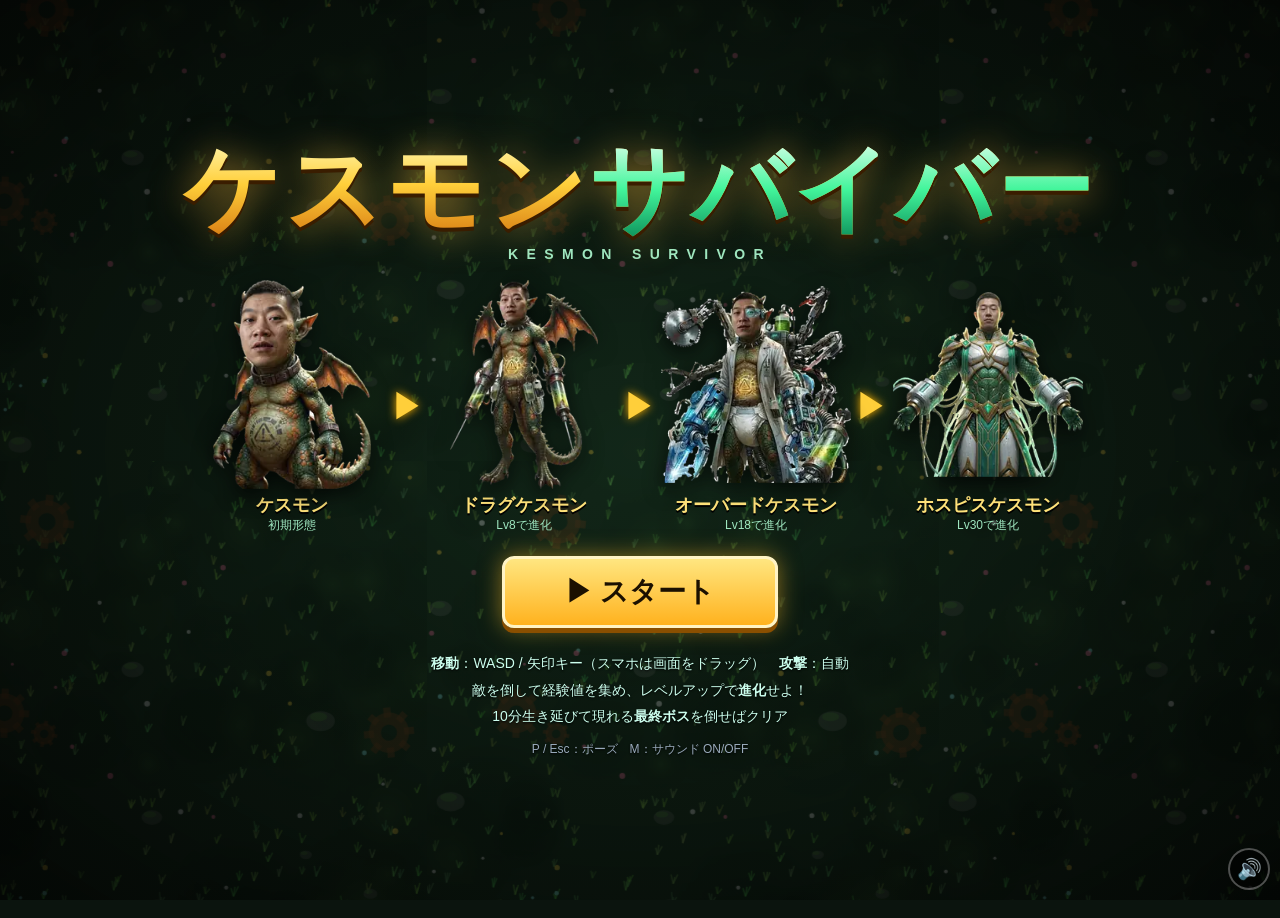
==== commit 86b4d5fb: "カク付き軽減" ====
--- a/ケスモンサバイバー.html
+++ b/ケスモンサバイバー.html
@@ -1,1932 +1,1721 @@
 <!DOCTYPE html>
 <html lang="ja">
-
 <head>
-  <meta charset="UTF-8">
-  <meta name="viewport" content="width=device-width,initial-scale=1,maximum-scale=1,user-scalable=no">
-  <title>ケスモンサバイバー</title>
-  <style>
-    * {
-      box-sizing: border-box;
-      margin: 0;
-      padding: 0;
-    }
-
-    html,
-    body {
-      width: 100%;
-      height: 100%;
-      overflow: hidden;
-      background: #0b140e;
-      color: #fff;
-      font-family: "Hiragino Kaku Gothic ProN", "Yu Gothic UI", "Meiryo", sans-serif;
-      user-select: none;
-      -webkit-user-select: none;
-      touch-action: none;
-    }
-
-    canvas {
-      display: block;
-    }
-
-    .screen {
-      position: fixed;
-      inset: 0;
-      display: flex;
-      align-items: center;
-      justify-content: center;
-      z-index: 10;
-      background: radial-gradient(ellipse at center, rgba(10, 30, 18, .55), rgba(0, 0, 0, .85));
-    }
-
-    .hidden {
-      display: none !important;
-    }
-
-    .title-box {
-      text-align: center;
-      padding: 20px;
-      max-width: 980px;
-      width: 100%;
-    }
-
-    .logo {
-      font-size: clamp(42px, 9vw, 96px);
-      font-weight: 900;
-      letter-spacing: .04em;
-      line-height: 1.05;
-      background: linear-gradient(180deg, #fff6b0 0%, #ffcf3a 45%, #d77a12 100%);
-      -webkit-background-clip: text;
-      background-clip: text;
-      color: transparent;
-      filter: drop-shadow(0 4px 0 #3a1d00) drop-shadow(0 0 18px rgba(255, 190, 60, .55));
-    }
-
-    .logo span {
-      display: inline-block;
-      background: linear-gradient(180deg, #d8ffe9 0%, #42f59b 50%, #0c8f5a 100%);
-      -webkit-background-clip: text;
-      background-clip: text;
-      color: transparent;
-    }
-
-    .sub {
-      letter-spacing: .6em;
-      color: #9fe7c0;
-      font-weight: 700;
-      margin: 6px 0 18px;
-      font-size: 14px;
-    }
-
-    .evo-line {
-      display: flex;
-      align-items: flex-end;
-      justify-content: center;
-      gap: 4px;
-      margin: 6px 0 22px;
-      flex-wrap: nowrap;
-    }
-
-    .evo-item {
-      display: flex;
-      flex-direction: column;
-      align-items: center;
-      width: 22%;
-      max-width: 190px;
-    }
-
-    .evo-item img {
-      width: 100%;
-      aspect-ratio: 1/1.1;
-      object-fit: contain;
-      filter: drop-shadow(0 6px 10px rgba(0, 0, 0, .7));
-      animation: bob 2.4s ease-in-out infinite;
-    }
-
-    .evo-item:nth-child(3) img {
-      animation-delay: .3s;
-    }
-
-    .evo-item:nth-child(5) img {
-      animation-delay: .6s;
-    }
-
-    .evo-item:nth-child(7) img {
-      animation-delay: .9s;
-    }
-
-    .evo-item .nm {
-      font-weight: 900;
-      font-size: clamp(12px, 1.8vw, 18px);
-      margin-top: 4px;
-      color: #ffe27a;
-      text-shadow: 0 2px 0 #000;
-    }
-
-    .evo-item .lv {
-      font-size: 12px;
-      color: #9fe7c0;
-    }
-
-    .evo-arrow {
-      font-size: clamp(18px, 3vw, 34px);
-      color: #ffcf3a;
-      align-self: center;
-      text-shadow: 0 0 10px #ffb300;
-    }
-
-    @keyframes bob {
-
-      0%,
-      100% {
-        transform: translateY(0);
-      }
-
-      50% {
-        transform: translateY(-8px);
-      }
-    }
-
-    .btn {
-      font: inherit;
-      font-weight: 900;
-      font-size: 20px;
-      padding: 12px 34px;
-      border-radius: 12px;
-      cursor: pointer;
-      color: #1b1000;
-      background: linear-gradient(180deg, #ffe680, #ffb21e);
-      border: 3px solid #fff3c4;
-      box-shadow: 0 5px 0 #8a4f00, 0 0 22px rgba(255, 190, 40, .5);
-      transition: transform .08s;
-    }
-
-    .btn:hover {
-      transform: translateY(-2px) scale(1.03);
-    }
-
-    .btn:active {
-      transform: translateY(3px);
-      box-shadow: 0 2px 0 #8a4f00;
-    }
-
-    .btn.big {
-      font-size: 28px;
-      padding: 14px 60px;
-    }
-
-    .btn.ghost {
-      background: rgba(255, 255, 255, .08);
-      color: #fff;
-      border-color: rgba(255, 255, 255, .4);
-      box-shadow: none;
-    }
-
-    .btns {
-      display: flex;
-      gap: 14px;
-      justify-content: center;
-      margin-top: 18px;
-    }
-
-    .howto {
-      margin-top: 22px;
-      color: #cfe;
-      font-size: 14px;
-      line-height: 1.9;
-      text-shadow: 0 1px 2px #000;
-    }
-
-    .small {
-      font-size: 12px;
-      color: #9ab;
-      margin-top: 8px;
-    }
-
-    .panel {
-      background: linear-gradient(180deg, rgba(20, 48, 32, .96), rgba(8, 22, 14, .96));
-      border: 2px solid #4fd99a;
-      border-radius: 18px;
-      padding: 22px 26px;
-      box-shadow: 0 0 40px rgba(60, 255, 160, .25);
-      text-align: center;
-      max-width: 94vw;
-      max-height: 94vh;
-      overflow: auto;
-    }
-
-    .panel h2 {
-      font-size: 34px;
-      font-weight: 900;
-      margin-bottom: 14px;
-      color: #ffe27a;
-      text-shadow: 0 3px 0 #5a3000;
-    }
-
-    .lvup-title {
-      animation: pulse .8s ease-in-out infinite alternate;
-    }
-
-    @keyframes pulse {
-      from {
-        transform: scale(1);
-      }
-
-      to {
-        transform: scale(1.08);
-      }
-    }
-
-    #cards {
-      display: flex;
-      flex-direction: column;
-      gap: 10px;
-      width: min(560px, 88vw);
-    }
-
-    .card {
-      display: flex;
-      align-items: center;
-      gap: 14px;
-      text-align: left;
-      padding: 12px 16px;
-      cursor: pointer;
-      border-radius: 12px;
-      border: 2px solid rgba(255, 255, 255, .18);
-      background: rgba(255, 255, 255, .06);
-      color: #fff;
-      font: inherit;
-      transition: all .1s;
-    }
-
-    .card:hover,
-    .card.sel {
-      border-color: #ffd34d;
-      background: rgba(255, 211, 77, .14);
-      transform: translateX(4px);
-    }
-
-    .card .ic {
-      font-size: 38px;
-      width: 52px;
-      text-align: center;
-      flex-shrink: 0;
-    }
-
-    .card .tx {
-      flex: 1;
-    }
-
-    .card .nm {
-      font-weight: 900;
-      font-size: 18px;
-    }
-
-    .card .tag {
-      font-size: 12px;
-      font-weight: 900;
-      padding: 2px 8px;
-      border-radius: 6px;
-      margin-left: 8px;
-      background: #2a6;
-    }
-
-    .card .tag.new {
-      background: #e5395b;
-    }
-
-    .card .tag.pas {
-      background: #3577d6;
-    }
-
-    .card .ds {
-      font-size: 13px;
-      color: #cde;
-      margin-top: 3px;
-    }
-
-    .card .key {
-      font-size: 12px;
-      color: #9ab;
-    }
-
-    #pauseInfo,
-    #resultInfo {
-      font-size: 16px;
-      line-height: 1.9;
-    }
-
-    #pauseInfo .wl {
-      display: flex;
-      flex-wrap: wrap;
-      gap: 8px;
-      justify-content: center;
-      margin-top: 8px;
-    }
-
-    #pauseInfo .wl span {
-      background: rgba(255, 255, 255, .08);
-      border-radius: 8px;
-      padding: 4px 10px;
-      font-size: 14px;
-    }
-
-    .result-img {
-      height: 180px;
-      filter: drop-shadow(0 6px 12px rgba(0, 0, 0, .8));
-      margin-bottom: 8px;
-    }
-
-    .mute {
-      position: fixed;
-      right: 10px;
-      bottom: 10px;
-      z-index: 20;
-      width: 42px;
-      height: 42px;
-      border-radius: 50%;
-      border: 2px solid rgba(255, 255, 255, .3);
-      background: rgba(0, 0, 0, .45);
-      color: #fff;
-      font-size: 20px;
-      cursor: pointer;
-    }
-  </style>
+<meta charset="UTF-8">
+<meta name="viewport" content="width=device-width,initial-scale=1,maximum-scale=1,user-scalable=no">
+<title>ケスモンサバイバー</title>
+<style>
+* { box-sizing: border-box; margin: 0; padding: 0; }
+html, body { width: 100%; height: 100%; overflow: hidden; background: #0b140e; color: #fff;
+  font-family: "Hiragino Kaku Gothic ProN", "Yu Gothic UI", "Meiryo", sans-serif;
+  user-select: none; -webkit-user-select: none; touch-action: none; }
+canvas { display: block; }
+
+.screen { position: fixed; inset: 0; display: flex; align-items: center; justify-content: center;
+  z-index: 10; background: radial-gradient(ellipse at center, rgba(10,30,18,.55), rgba(0,0,0,.85)); }
+.hidden { display: none !important; }
+
+.title-box { text-align: center; padding: 20px; max-width: 980px; width: 100%; }
+.logo { font-size: clamp(42px, 9vw, 96px); font-weight: 900; letter-spacing: .04em; line-height: 1.05;
+  background: linear-gradient(180deg, #fff6b0 0%, #ffcf3a 45%, #d77a12 100%);
+  -webkit-background-clip: text; background-clip: text; color: transparent;
+  filter: drop-shadow(0 4px 0 #3a1d00) drop-shadow(0 0 18px rgba(255,190,60,.55)); }
+.logo span { display: inline-block; background: linear-gradient(180deg, #d8ffe9 0%, #42f59b 50%, #0c8f5a 100%);
+  -webkit-background-clip: text; background-clip: text; color: transparent; }
+.sub { letter-spacing: .6em; color: #9fe7c0; font-weight: 700; margin: 6px 0 18px; font-size: 14px; }
+
+.evo-line { display: flex; align-items: flex-end; justify-content: center; gap: 4px; margin: 6px 0 22px; flex-wrap: nowrap; }
+.evo-item { display: flex; flex-direction: column; align-items: center; width: 22%; max-width: 190px; }
+.evo-item img { width: 100%; aspect-ratio: 1/1.1; object-fit: contain;
+  filter: drop-shadow(0 6px 10px rgba(0,0,0,.7)); animation: bob 2.4s ease-in-out infinite; }
+.evo-item:nth-child(3) img { animation-delay: .3s; } .evo-item:nth-child(5) img { animation-delay: .6s; } .evo-item:nth-child(7) img { animation-delay: .9s; }
+.evo-item .nm { font-weight: 900; font-size: clamp(12px, 1.8vw, 18px); margin-top: 4px; color: #ffe27a; text-shadow: 0 2px 0 #000; }
+.evo-item .lv { font-size: 12px; color: #9fe7c0; }
+.evo-arrow { font-size: clamp(18px, 3vw, 34px); color: #ffcf3a; align-self: center; text-shadow: 0 0 10px #ffb300; }
+@keyframes bob { 0%,100% { transform: translateY(0); } 50% { transform: translateY(-8px); } }
+
+.btn { font: inherit; font-weight: 900; font-size: 20px; padding: 12px 34px; border-radius: 12px; cursor: pointer;
+  color: #1b1000; background: linear-gradient(180deg, #ffe680, #ffb21e); border: 3px solid #fff3c4;
+  box-shadow: 0 5px 0 #8a4f00, 0 0 22px rgba(255,190,40,.5); transition: transform .08s; }
+.btn:hover { transform: translateY(-2px) scale(1.03); }
+.btn:active { transform: translateY(3px); box-shadow: 0 2px 0 #8a4f00; }
+.btn.big { font-size: 28px; padding: 14px 60px; }
+.btn.ghost { background: rgba(255,255,255,.08); color: #fff; border-color: rgba(255,255,255,.4); box-shadow: none; }
+.btns { display: flex; gap: 14px; justify-content: center; margin-top: 18px; }
+
+.howto { margin-top: 22px; color: #cfe; font-size: 14px; line-height: 1.9; text-shadow: 0 1px 2px #000; }
+.small { font-size: 12px; color: #9ab; margin-top: 8px; }
+
+.panel { background: linear-gradient(180deg, rgba(20,48,32,.96), rgba(8,22,14,.96)); border: 2px solid #4fd99a;
+  border-radius: 18px; padding: 22px 26px; box-shadow: 0 0 40px rgba(60,255,160,.25); text-align: center;
+  max-width: 94vw; max-height: 94vh; overflow: auto; }
+.panel h2 { font-size: 34px; font-weight: 900; margin-bottom: 14px; color: #ffe27a; text-shadow: 0 3px 0 #5a3000; }
+.lvup-title { animation: pulse .8s ease-in-out infinite alternate; }
+@keyframes pulse { from { transform: scale(1); } to { transform: scale(1.08); } }
+
+#cards { display: flex; flex-direction: column; gap: 10px; width: min(560px, 88vw); }
+.card { display: flex; align-items: center; gap: 14px; text-align: left; padding: 12px 16px; cursor: pointer;
+  border-radius: 12px; border: 2px solid rgba(255,255,255,.18); background: rgba(255,255,255,.06);
+  color: #fff; font: inherit; transition: all .1s; }
+.card:hover, .card.sel { border-color: #ffd34d; background: rgba(255,211,77,.14); transform: translateX(4px); }
+.card .ic { font-size: 38px; width: 52px; text-align: center; flex-shrink: 0; }
+.card .tx { flex: 1; }
+.card .nm { font-weight: 900; font-size: 18px; }
+.card .tag { font-size: 12px; font-weight: 900; padding: 2px 8px; border-radius: 6px; margin-left: 8px; background: #2a6; }
+.card .tag.new { background: #e5395b; }
+.card .tag.pas { background: #3577d6; }
+.card .ds { font-size: 13px; color: #cde; margin-top: 3px; }
+.card .key { font-size: 12px; color: #9ab; }
+
+#pauseInfo, #resultInfo { font-size: 16px; line-height: 1.9; }
+#pauseInfo .wl { display: flex; flex-wrap: wrap; gap: 8px; justify-content: center; margin-top: 8px; }
+#pauseInfo .wl span { background: rgba(255,255,255,.08); border-radius: 8px; padding: 4px 10px; font-size: 14px; }
+.result-img { height: 180px; filter: drop-shadow(0 6px 12px rgba(0,0,0,.8)); margin-bottom: 8px; }
+
+.mute { position: fixed; right: 10px; bottom: 10px; z-index: 20; width: 42px; height: 42px; border-radius: 50%;
+  border: 2px solid rgba(255,255,255,.3); background: rgba(0,0,0,.45); color: #fff; font-size: 20px; cursor: pointer; }
+
+</style>
 </head>
-
 <body>
-  <canvas id="game"></canvas>
-
-  <!-- タイトル -->
-  <div id="title" class="screen">
-    <div class="title-box">
-      <h1 class="logo">ケスモン<span>サバイバー</span></h1>
-      <p class="sub">KESMON SURVIVOR</p>
-      <div class="evo-line" id="evoLine"></div>
-      <button id="startBtn" class="btn big">▶ スタート</button>
-      <div class="howto">
-        <p><b>移動</b>：WASD / 矢印キー（スマホは画面をドラッグ）　<b>攻撃</b>：自動</p>
-        <p>敵を倒して経験値を集め、レベルアップで<b>進化</b>せよ！</p>
-        <p>10分生き延びて現れる<b>最終ボス</b>を倒せばクリア</p>
-        <p class="small">P / Esc：ポーズ　M：サウンド ON/OFF</p>
-      </div>
+<canvas id="game"></canvas>
+
+<!-- タイトル -->
+<div id="title" class="screen">
+  <div class="title-box">
+    <h1 class="logo">ケスモン<span>サバイバー</span></h1>
+    <p class="sub">KESMON SURVIVOR</p>
+    <div class="evo-line" id="evoLine"></div>
+    <button id="startBtn" class="btn big">▶ スタート</button>
+    <div class="howto">
+      <p><b>移動</b>：WASD / 矢印キー（スマホは画面をドラッグ）　<b>攻撃</b>：自動</p>
+      <p>敵を倒して経験値を集め、レベルアップで<b>進化</b>せよ！</p>
+      <p>10分生き延びて現れる<b>最終ボス</b>を倒せばクリア</p>
+      <p class="small">P / Esc：ポーズ　M：サウンド ON/OFF</p>
     </div>
   </div>
-
-  <!-- レベルアップ -->
-  <div id="levelup" class="screen hidden">
-    <div class="panel">
-      <h2 class="lvup-title">LEVEL UP!</h2>
-      <div id="cards"></div>
-      <p class="small">クリック または 1〜4キーで選択</p>
+</div>
+
+<!-- レベルアップ -->
+<div id="levelup" class="screen hidden">
+  <div class="panel">
+    <h2 class="lvup-title">LEVEL UP!</h2>
+    <div id="cards"></div>
+    <p class="small">クリック または 1〜4キーで選択</p>
+  </div>
+</div>
+
+<!-- ポーズ -->
+<div id="pause" class="screen hidden">
+  <div class="panel">
+    <h2>PAUSE</h2>
+    <div id="pauseInfo"></div>
+    <div class="btns">
+      <button id="resumeBtn" class="btn">再開</button>
+      <button id="quitBtn" class="btn ghost">タイトルへ</button>
     </div>
   </div>
-
-  <!-- ポーズ -->
-  <div id="pause" class="screen hidden">
-    <div class="panel">
-      <h2>PAUSE</h2>
-      <div id="pauseInfo"></div>
-      <div class="btns">
-        <button id="resumeBtn" class="btn">再開</button>
-        <button id="quitBtn" class="btn ghost">タイトルへ</button>
-      </div>
+</div>
+
+<!-- リザルト -->
+<div id="result" class="screen hidden">
+  <div class="panel">
+    <h2 id="resultTitle">GAME OVER</h2>
+    <img id="resultImg" class="result-img" alt="">
+    <div id="resultInfo"></div>
+    <div class="btns">
+      <button id="retryBtn" class="btn">もう一度</button>
+      <button id="toTitleBtn" class="btn ghost">タイトルへ</button>
     </div>
   </div>
-
-  <!-- リザルト -->
-  <div id="result" class="screen hidden">
-    <div class="panel">
-      <h2 id="resultTitle">GAME OVER</h2>
-      <img id="resultImg" class="result-img" alt="">
-      <div id="resultInfo"></div>
-      <div class="btns">
-        <button id="retryBtn" class="btn">もう一度</button>
-        <button id="toTitleBtn" class="btn ghost">タイトルへ</button>
-      </div>
-    </div>
-  </div>
-
-  <button id="muteBtn" class="mute" title="サウンド (M)">🔊</button>
-
-  <script>
-    'use strict';
-    /* =========================================================
-       ケスモンサバイバー  -  KESMON SURVIVOR
-       ヴァンパイアサバイバー系 自動攻撃サバイバルゲーム
-       ========================================================= */
-    (() => {
-      const $ = id => document.getElementById(id);
-      const canvas = $('game');
-      const ctx = canvas.getContext('2d');
-      let W = 0, H = 0, DPR = 1;
-      function resize() {
-        DPR = Math.min(window.devicePixelRatio || 1, 2);
-        W = innerWidth; H = innerHeight;
-        canvas.width = W * DPR; canvas.height = H * DPR;
-        canvas.style.width = W + 'px'; canvas.style.height = H + 'px';
-        ctx.setTransform(DPR, 0, 0, DPR, 0, 0);
+</div>
+
+<button id="muteBtn" class="mute" title="サウンド (M)">🔊</button>
+
+<script>
+'use strict';
+/* =========================================================
+   ケスモンサバイバー  -  KESMON SURVIVOR
+   ヴァンパイアサバイバー系 自動攻撃サバイバルゲーム
+   ========================================================= */
+(() => {
+const $ = id => document.getElementById(id);
+const canvas = $('game');
+const ctx = canvas.getContext('2d');
+let W = 0, H = 0, DPR = 1;
+function resize() {
+  DPR = Math.min(window.devicePixelRatio || 1, 2);
+  W = innerWidth; H = innerHeight;
+  canvas.width = W * DPR; canvas.height = H * DPR;
+  canvas.style.width = W + 'px'; canvas.style.height = H + 'px';
+  ctx.setTransform(DPR, 0, 0, DPR, 0, 0);
+}
+addEventListener('resize', resize); resize();
+
+const rand = (a, b) => a + Math.random() * (b - a);
+const TAU = Math.PI * 2;
+const fmtTime = s => `${String(Math.floor(s / 60)).padStart(2, '0')}:${String(Math.floor(s % 60)).padStart(2, '0')}`;
+
+/* ---------------- 進化フォーム（添付画像の順） ---------------- */
+const FORMS = [
+  { name: 'ケスモン',         title: '幼体',   lv: 1,  size: 74,  weapon: 'fireball', color: '#ffb347' },
+  { name: 'ドラグケスモン',   title: '成長体', lv: 8,  size: 88,  weapon: 'tail',     color: '#9cff57' },
+  { name: 'オーバードケスモン', title: '改造体', lv: 18, size: 96,  weapon: 'saw',      color: '#5fd6ff' },
+  { name: 'ホスピスケスモン', title: '究極体', lv: 30, size: 110, weapon: 'aura',     color: '#7dffc4' },
+];
+const FORM_IMG = [], FORM_WHITE = [];
+
+function circleCrop(img) {
+  const s = Math.min(img.width, img.height);
+  const c = document.createElement('canvas'); c.width = c.height = s;
+  const g = c.getContext('2d');
+  g.beginPath(); g.arc(s / 2, s / 2, s / 2, 0, TAU); g.clip();
+  g.drawImage(img, (img.width - s) / 2, (img.height - s) / 2, s, s, 0, 0, s, s);
+  return c;
+}
+function whiteSilhouette(img) {
+  const c = document.createElement('canvas'); c.width = img.width; c.height = img.height;
+  const g = c.getContext('2d');
+  g.drawImage(img, 0, 0);
+  g.globalCompositeOperation = 'source-in';
+  g.fillStyle = '#fff'; g.fillRect(0, 0, c.width, c.height);
+  return c;
+}
+function loadForm(i) {
+  return new Promise(res => {
+    const im = new Image();
+    im.onload = () => res(trimImage(im));
+    im.onerror = () => {
+      const j = new Image();
+      j.onload = () => res(circleCrop(j));
+      j.onerror = () => res(null);
+      j.src = `img/raw${i + 1}.jpg`;
+    };
+    im.src = EMBEDDED_IMGS[i];
+  });
+}
+const EMBEDDED_IMGS = [
+  '[data-uri]',
+  '[data-uri]',
+  '[data-uri]',
+  '[data-uri]'
+];
+function formSrc(i) { return EMBEDDED_IMGS[i]; }
+// 透明な余白を自動トリム（file:// で読み込み制限がある場合はそのまま使う）
+function trimImage(img) {
+  try {
+    const c = document.createElement('canvas'); c.width = img.width; c.height = img.height;
+    const g = c.getContext('2d'); g.drawImage(img, 0, 0);
+    const d = g.getImageData(0, 0, c.width, c.height).data;
+    let x0 = c.width, y0 = c.height, x1 = -1, y1 = -1;
+    for (let y = 0; y < c.height; y++) for (let x = 0; x < c.width; x++) {
+      if (d[(y * c.width + x) * 4 + 3] > 16) { if (x < x0) x0 = x; if (x > x1) x1 = x; if (y < y0) y0 = y; if (y > y1) y1 = y; }
+    }
+    if (x1 < 0) return img;
+    const o = document.createElement('canvas'); o.width = x1 - x0 + 1; o.height = y1 - y0 + 1;
+    o.getContext('2d').drawImage(c, x0, y0, o.width, o.height, 0, 0, o.width, o.height);
+    return o;
+  } catch (e) { return img; }
+}
+// ステージ背景画像（img/bg.png または img/bg.jpg があれば使用）
+let BG_IMG = null;
+function loadBg() {
+  return new Promise(res => {
+    const a = new Image();
+    a.onload = () => { BG_IMG = a; res(); };
+    a.onerror = () => { const b = new Image(); b.onload = () => { BG_IMG = b; res(); }; b.onerror = () => res(); b.src = 'img/bg.jpg'; };
+    a.src = 'img/bg.png';
+  });
+}
+
+/* ---------------- サウンド ---------------- */
+const AC = { ctx: null, master: null, muted: false };
+function audioInit() {
+  if (AC.ctx) { if (AC.ctx.state === 'suspended') AC.ctx.resume(); return; }
+  try {
+    AC.ctx = new (window.AudioContext || window.webkitAudioContext)();
+    AC.master = AC.ctx.createGain(); AC.master.gain.value = 0.3;
+    AC.master.connect(AC.ctx.destination);
+  } catch (e) { /* no audio */ }
+}
+function tone(freq, dur, type = 'square', vol = 0.2, slide = 0, delay = 0) {
+  if (!AC.ctx || AC.muted) return;
+  const t = AC.ctx.currentTime + Math.max(0, delay);
+  const o = AC.ctx.createOscillator(), g = AC.ctx.createGain();
+  o.type = type; o.frequency.setValueAtTime(freq, t);
+  if (slide) o.frequency.exponentialRampToValueAtTime(Math.max(30, freq + slide), t + dur);
+  g.gain.setValueAtTime(vol, t);
+  g.gain.exponentialRampToValueAtTime(0.0001, t + dur);
+  o.connect(g); g.connect(AC.master); o.start(t); o.stop(t + dur + 0.03);
+}
+function noise(dur, vol = 0.2, delay = 0) {
+  if (!AC.ctx || AC.muted) return;
+  const t = AC.ctx.currentTime + delay;
+  const len = Math.floor(AC.ctx.sampleRate * dur);
+  const buf = AC.ctx.createBuffer(1, len, AC.ctx.sampleRate);
+  const d = buf.getChannelData(0);
+  for (let i = 0; i < len; i++) d[i] = (Math.random() * 2 - 1) * (1 - i / len);
+  const s = AC.ctx.createBufferSource(); s.buffer = buf;
+  const g = AC.ctx.createGain(); g.gain.value = vol;
+  s.connect(g); g.connect(AC.master); s.start(t);
+}
+const sfxLast = {};
+function sfx(name) {
+  const now = performance.now();
+  const gap = { hit: 45, gem: 35, shoot: 60, zap: 80 }[name] || 30;
+  if (sfxLast[name] && now - sfxLast[name] < gap) return;
+  sfxLast[name] = now;
+  switch (name) {
+    case 'shoot': tone(520, 0.08, 'square', 0.05, -300); break;
+    case 'hit': tone(180, 0.06, 'square', 0.05, -80); break;
+    case 'gem': tone(1200 + Math.random() * 300, 0.06, 'sine', 0.07, 400); break;
+    case 'hurt': tone(140, 0.2, 'sawtooth', 0.15, -90); break;
+    case 'zap': noise(0.18, 0.12); tone(900, 0.15, 'sawtooth', 0.06, -700); break;
+    case 'beam': tone(300, 0.3, 'sawtooth', 0.08, 900); break;
+    case 'kill': tone(320, 0.07, 'triangle', 0.06, -200); break;
+    case 'boom': noise(0.5, 0.3); tone(90, 0.5, 'sine', 0.3, -50); break;
+    case 'poop': tone(240, 0.14, 'triangle', 0.14, -150); tone(130, 0.1, 'sine', 0.12, 60, 0.08); break;
+    case 'poopBoom': noise(0.38, 0.26); tone(110, 0.38, 'sawtooth', 0.22, -70); tone(220, 0.2, 'square', 0.12, -140, 0.05); break;
+    case 'heal': [660, 880, 1100].forEach((f, i) => tone(f, 0.12, 'sine', 0.12, 0, i * 0.07)); break;
+    case 'levelup': [523, 659, 784, 1047].forEach((f, i) => tone(f, 0.16, 'square', 0.09, 0, i * 0.07)); break;
+    case 'select': tone(880, 0.08, 'square', 0.08); break;
+    case 'warning': for (let i = 0; i < 3; i++) tone(440, 0.25, 'sawtooth', 0.12, -100, i * 0.35); break;
+    case 'evoFlash': tone(600 + Math.random() * 600, 0.05, 'sine', 0.06); break;
+    case 'evolve': {
+      const m = [523, 659, 784, 1047, 784, 1047, 1319, 1568];
+      m.forEach((f, i) => tone(f, 0.22, 'square', 0.1, 0, i * 0.11));
+      tone(130, 1.2, 'triangle', 0.25, 0, 0); break;
+    }
+    case 'over': [392, 330, 262, 196].forEach((f, i) => tone(f, 0.35, 'triangle', 0.18, 0, i * 0.25)); break;
+    case 'clear': [523, 659, 784, 1047, 1319, 1568, 2093].forEach((f, i) => tone(f, 0.3, 'square', 0.1, 0, i * 0.12)); break;
+  }
+}
+// BGM（簡易チップチューン）
+const BGM = { timer: null, step: 0, next: 0 };
+const midi = n => 440 * Math.pow(2, (n - 69) / 12);
+const PROG = [[45, 52, 57, 60], [41, 48, 53, 57], [43, 50, 55, 59], [40, 47, 52, 56]];
+function bgmStart() {
+  if (!AC.ctx || BGM.timer) return;
+  BGM.next = AC.ctx.currentTime + 0.1; BGM.step = 0;
+  BGM.timer = setInterval(() => {
+    if (!AC.ctx) return;
+    const playing = S && (S.state === 'play');
+    while (BGM.next < AC.ctx.currentTime + 0.25) {
+      const s = BGM.step, d = BGM.next - AC.ctx.currentTime;
+      if (playing && !AC.muted) {
+        const ch = PROG[Math.floor(s / 16) % 4];
+        if (s % 2 === 0) tone(midi(ch[0] - 12), 0.2, 'triangle', 0.16, 0, d);
+        tone(midi(ch[s % 4] + 12), 0.09, 'square', 0.025, 0, d);
+        if (s % 4 === 0) noise(0.04, 0.05, d);
+        if (s % 8 === 4) noise(0.1, 0.07, d);
       }
-      addEventListener('resize', resize); resize();
-
-      const rand = (a, b) => a + Math.random() * (b - a);
-      const TAU = Math.PI * 2;
-      const fmtTime = s => `${String(Math.floor(s / 60)).padStart(2, '0')}:${String(Math.floor(s % 60)).padStart(2, '0')}`;
-
-      /* ---------------- 進化フォーム（添付画像の順） ---------------- */
-      const FORMS = [
-        { name: 'ケスモン', title: '幼体', lv: 1, size: 74, weapon: 'fireball', color: '#ffb347' },
-        { name: 'ドラグケスモン', title: '成長体', lv: 8, size: 88, weapon: 'tail', color: '#9cff57' },
-        { name: 'オーバードケスモン', title: '改造体', lv: 18, size: 96, weapon: 'saw', color: '#5fd6ff' },
-        { name: 'ホスピスケスモン', title: '究極体', lv: 30, size: 110, weapon: 'aura', color: '#7dffc4' },
-      ];
-      const FORM_IMG = [], FORM_WHITE = [];
-
-      function circleCrop(img) {
-        const s = Math.min(img.width, img.height);
-        const c = document.createElement('canvas'); c.width = c.height = s;
-        const g = c.getContext('2d');
-        g.beginPath(); g.arc(s / 2, s / 2, s / 2, 0, TAU); g.clip();
-        g.drawImage(img, (img.width - s) / 2, (img.height - s) / 2, s, s, 0, 0, s, s);
-        return c;
+      BGM.step++; BGM.next += 0.13;
+    }
+  }, 50);
+}
+
+/* ---------------- 入力 ---------------- */
+const keys = {};
+const joy = { active: false, id: null, ox: 0, oy: 0, x: 0, y: 0 };
+addEventListener('keydown', e => {
+  keys[e.code] = true;
+  if (e.code === 'KeyM') toggleMute();
+  if ((e.code === 'Escape' || e.code === 'KeyP') && S) {
+    if (S.state === 'play') pauseGame(); else if (S.state === 'pause') resumeGame();
+  }
+  if (S && S.state === 'levelup') {
+    const n = parseInt(e.key, 10);
+    if (n >= 1 && n <= S.choices.length) chooseCard(n - 1);
+  }
+  if (S && S.state === 'evolve' && S.evo.t > 3.6 && (e.code === 'Space' || e.code === 'Enter')) finishEvolution();
+  if (e.code.startsWith('Arrow') || e.code === 'Space') e.preventDefault();
+});
+addEventListener('keyup', e => { keys[e.code] = false; });
+canvas.addEventListener('pointerdown', e => {
+  if (S && S.state === 'evolve' && S.evo.t > 3.6) { finishEvolution(); return; }
+  if (e.pointerType === 'mouse') return;
+  joy.active = true; joy.id = e.pointerId; joy.ox = joy.x = e.clientX; joy.oy = joy.y = e.clientY;
+});
+canvas.addEventListener('pointermove', e => { if (joy.active && e.pointerId === joy.id) { joy.x = e.clientX; joy.y = e.clientY; } });
+const joyEnd = e => { if (e.pointerId === joy.id) { joy.active = false; joy.id = null; } };
+canvas.addEventListener('pointerup', joyEnd); canvas.addEventListener('pointercancel', joyEnd);
+document.addEventListener('visibilitychange', () => { if (document.hidden && S && S.state === 'play') pauseGame(); });
+
+function toggleMute() {
+  AC.muted = !AC.muted;
+  $('muteBtn').textContent = AC.muted ? '🔇' : '🔊';
+}
+$('muteBtn').onclick = () => { audioInit(); toggleMute(); };
+
+/* ---------------- 敵定義 ---------------- */
+const ETYPES = {
+  slime:  { name: 'スライム', hp: 15,    speed: 52, dmg: 6,  r: 14, xp: 1 },
+  bat:    { name: 'コウモリ', hp: 11,    speed: 92, dmg: 5,  r: 12, xp: 1 },
+  ghost:  { name: 'ゴースト', hp: 32,    speed: 68, dmg: 8,  r: 16, xp: 2 },
+  gear:   { name: 'ギアボット', hp: 58,  speed: 48, dmg: 11, r: 18, xp: 3 },
+  knight: { name: 'リザードナイト', hp: 100, speed: 64, dmg: 14, r: 19, xp: 5 },
+  golem:  { name: '苔ゴーレム', hp: 230, speed: 38, dmg: 18, r: 30, xp: 9 },
+  boss:   { name: 'スチームゴーレム', hp: 2800, speed: 62, dmg: 24, r: 54, xp: 80, boss: true },
+  fboss:  { name: '機皇帝メカイザー', hp: 32000, speed: 58, dmg: 35, r: 72, xp: 0, boss: true },
+};
+const ESPR = {};
+function makeEnemySprite(type) {
+  const r = ETYPES[type].r;
+  const s = Math.ceil(r * 3);
+  const c = document.createElement('canvas'); c.width = c.height = s;
+  const g = c.getContext('2d');
+  g.translate(s / 2, s / 2);
+  const eyes = (ex, ey, er, col = '#fff', pup = '#111') => {
+    for (const sx of [-1, 1]) {
+      g.fillStyle = col; g.beginPath(); g.arc(sx * ex, ey, er, 0, TAU); g.fill();
+      g.fillStyle = pup; g.beginPath(); g.arc(sx * ex, ey + er * 0.2, er * 0.5, 0, TAU); g.fill();
+    }
+  };
+  const glowEyes = (ex, ey, er, col) => {
+    g.shadowColor = col; g.shadowBlur = er * 3; g.fillStyle = col;
+    for (const sx of [-1, 1]) { g.beginPath(); g.arc(sx * ex, ey, er, 0, TAU); g.fill(); }
+    g.shadowBlur = 0;
+  };
+  let grd;
+  switch (type) {
+    case 'slime':
+      grd = g.createRadialGradient(-r * .3, -r * .4, 2, 0, 0, r * 1.3);
+      grd.addColorStop(0, '#c8ff8a'); grd.addColorStop(1, '#2f9e3a');
+      g.fillStyle = grd; g.beginPath();
+      g.moveTo(-r * 1.1, r * .7); g.quadraticCurveTo(-r * 1.15, -r * 1.1, 0, -r * 1.1);
+      g.quadraticCurveTo(r * 1.15, -r * 1.1, r * 1.1, r * .7); g.closePath(); g.fill();
+      g.strokeStyle = '#1b5e20'; g.lineWidth = 2; g.stroke();
+      g.fillStyle = 'rgba(255,255,255,.6)'; g.beginPath(); g.ellipse(-r * .4, -r * .55, r * .25, r * .15, -.5, 0, TAU); g.fill();
+      eyes(r * .35, -r * .1, r * .22);
+      break;
+    case 'bat':
+      g.lineJoin = 'round';
+      g.strokeStyle = '#4dff79'; g.lineWidth = 3;
+      g.fillStyle = '#5b2a86';
+      for (const sx of [-1, 1]) {
+        g.beginPath(); g.moveTo(sx * r * .3, -r * .2);
+        g.lineTo(sx * r * 1.4, -r * .8); g.lineTo(sx * r * 1.2, 0); g.lineTo(sx * r * 1.4, r * .3);
+        g.lineTo(sx * r * .9, r * .2); g.lineTo(sx * r * .3, r * .4); g.closePath();
+        g.stroke(); g.fill();
       }
-      function whiteSilhouette(img) {
-        const c = document.createElement('canvas'); c.width = img.width; c.height = img.height;
-        const g = c.getContext('2d');
-        g.drawImage(img, 0, 0);
-        g.globalCompositeOperation = 'source-in';
-        g.fillStyle = '#fff'; g.fillRect(0, 0, c.width, c.height);
-        return c;
+      g.fillStyle = '#3d1a5c';
+      g.beginPath();
+      g.moveTo(-r * .45, -r * .4); g.lineTo(-r * .3, -r * .95); g.lineTo(-r * .1, -r * .5);
+      g.moveTo(r * .45, -r * .4); g.lineTo(r * .3, -r * .95); g.lineTo(r * .1, -r * .5);
+      g.stroke(); g.fill();
+      g.beginPath(); g.arc(0, 0, r * .6, 0, TAU); g.stroke(); g.fill();
+      glowEyes(r * .22, -r * .1, r * .13, '#ff3355');
+      break;
+    case 'ghost':
+      grd = g.createLinearGradient(0, -r, 0, r);
+      grd.addColorStop(0, 'rgba(230,245,255,.95)'); grd.addColorStop(1, 'rgba(120,170,255,.6)');
+      g.fillStyle = grd; g.beginPath();
+      g.arc(0, -r * .2, r * .9, Math.PI, 0);
+      g.lineTo(r * .9, r * .9);
+      for (let i = 0; i < 4; i++) g.quadraticCurveTo(r * .9 - (i + .5) * r * .45, r * (i % 2 ? .9 : .5), r * .9 - (i + 1) * r * .45, r * .9);
+      g.closePath(); g.fill();
+      g.fillStyle = '#123'; g.beginPath(); g.ellipse(-r * .3, -r * .25, r * .14, r * .22, 0, 0, TAU); g.ellipse(r * .3, -r * .25, r * .14, r * .22, 0, 0, TAU); g.fill();
+      g.beginPath(); g.ellipse(0, r * .2, r * .15, r * .2, 0, 0, TAU); g.fill();
+      break;
+    case 'gear': {
+      g.fillStyle = '#7d858c';
+      for (let i = 0; i < 8; i++) { g.save(); g.rotate(i * TAU / 8); g.fillRect(-r * .2, -r * 1.15, r * .4, r * .5); g.restore(); }
+      grd = g.createRadialGradient(-r * .3, -r * .3, 2, 0, 0, r);
+      grd.addColorStop(0, '#d5dbe0'); grd.addColorStop(1, '#59626b');
+      g.fillStyle = grd; g.beginPath(); g.arc(0, 0, r * .85, 0, TAU); g.fill();
+      g.strokeStyle = '#3b4249'; g.lineWidth = 2; g.stroke();
+      g.fillStyle = '#222'; g.beginPath(); g.arc(0, 0, r * .42, 0, TAU); g.fill();
+      g.shadowColor = '#ff2a2a'; g.shadowBlur = 10; g.fillStyle = '#ff3b3b';
+      g.beginPath(); g.arc(0, 0, r * .25, 0, TAU); g.fill(); g.shadowBlur = 0;
+      break;
+    }
+    case 'knight':
+      g.fillStyle = '#3c6b2a'; g.beginPath(); g.ellipse(0, r * .35, r * .75, r * .65, 0, 0, TAU); g.fill();
+      grd = g.createRadialGradient(-r * .2, -r * .5, 2, 0, -r * .2, r);
+      grd.addColorStop(0, '#d7a24a'); grd.addColorStop(1, '#7a4a12');
+      g.fillStyle = grd; g.beginPath(); g.arc(0, -r * .25, r * .7, 0, TAU); g.fill();
+      g.fillStyle = '#e8e2d0';
+      for (const sx of [-1, 1]) { g.beginPath(); g.moveTo(sx * r * .5, -r * .7); g.lineTo(sx * r * 1.05, -r * 1.25); g.lineTo(sx * r * .7, -r * .45); g.fill(); }
+      g.fillStyle = '#222'; g.fillRect(-r * .5, -r * .35, r, r * .22);
+      glowEyes(r * .25, -r * .24, r * .09, '#ffea00');
+      g.fillStyle = '#aab'; g.fillRect(r * .75, -r * .6, r * .14, r * 1.5);
+      break;
+    case 'golem':
+      grd = g.createRadialGradient(-r * .3, -r * .4, 4, 0, 0, r * 1.2);
+      grd.addColorStop(0, '#9b8a73'); grd.addColorStop(1, '#4a3d2e');
+      g.fillStyle = grd; g.beginPath();
+      const pts = 10;
+      for (let i = 0; i < pts; i++) { const a = i / pts * TAU, rr = r * (0.85 + ((i * 37) % 7) / 30); g.lineTo(Math.cos(a) * rr, Math.sin(a) * rr); }
+      g.closePath(); g.fill(); g.strokeStyle = '#2d241a'; g.lineWidth = 3; g.stroke();
+      g.fillStyle = '#4caf50';
+      for (let i = 0; i < 6; i++) { g.beginPath(); g.arc(Math.cos(i * 1.7) * r * .6, -r * .5 + Math.sin(i * 2.3) * r * .25, r * .16, 0, TAU); g.fill(); }
+      glowEyes(r * .3, -r * .05, r * .12, '#33e0ff');
+      g.strokeStyle = '#2d241a'; g.lineWidth = 2; g.beginPath(); g.moveTo(-r * .3, r * .35); g.lineTo(r * .3, r * .35); g.stroke();
+      break;
+    case 'boss':
+    case 'fboss': {
+      const fin = type === 'fboss';
+      g.fillStyle = fin ? '#2a0d3d' : '#3a1f12';
+      for (let i = 0; i < 12; i++) { g.save(); g.rotate(i * TAU / 12); g.beginPath(); g.moveTo(-r * .15, -r * .8); g.lineTo(0, -r * 1.35); g.lineTo(r * .15, -r * .8); g.fill(); g.restore(); }
+      grd = g.createRadialGradient(-r * .3, -r * .3, 5, 0, 0, r);
+      if (fin) { grd.addColorStop(0, '#8a5cff'); grd.addColorStop(1, '#1a0630'); }
+      else { grd.addColorStop(0, '#c0703a'); grd.addColorStop(1, '#3d1a08'); }
+      g.fillStyle = grd; g.beginPath(); g.arc(0, 0, r * .95, 0, TAU); g.fill();
+      g.strokeStyle = fin ? '#ffd54a' : '#d9a441'; g.lineWidth = 4; g.stroke();
+      for (let i = 0; i < 8; i++) { const a = i * TAU / 8; g.fillStyle = fin ? '#ffd54a' : '#c9b38a'; g.beginPath(); g.arc(Math.cos(a) * r * .78, Math.sin(a) * r * .78, r * .06, 0, TAU); g.fill(); }
+      if (fin) {
+        g.fillStyle = '#ffd54a';
+        for (const sx of [-1, 1]) { g.beginPath(); g.moveTo(sx * r * .35, -r * .7); g.quadraticCurveTo(sx * r * 1.1, -r * 1.2, sx * r * .9, -r * 1.6); g.quadraticCurveTo(sx * r * .7, -r * 1.0, sx * r * .15, -r * .75); g.fill(); }
       }
-      function loadForm(i) {
-        return new Promise(res => {
-          const im = new Image();
-          im.onload = () => res(trimImage(im));
-          im.onerror = () => {
-            const j = new Image();
-            j.onload = () => res(circleCrop(j));
-            j.onerror = () => res(null);
-            j.src = `img/raw${i + 1}.jpg`;
-          };
-          im.src = EMBEDDED_IMGS[i];
-        });
+      g.fillStyle = '#111'; g.beginPath(); g.arc(0, -r * .05, r * .45, 0, TAU); g.fill();
+      g.shadowColor = fin ? '#ff2bd6' : '#ff3b1f'; g.shadowBlur = 25;
+      g.fillStyle = fin ? '#ff6ae6' : '#ff5a2a'; g.beginPath(); g.arc(0, -r * .05, r * .28, 0, TAU); g.fill();
+      g.fillStyle = '#fff'; g.beginPath(); g.arc(-r * .08, -r * .13, r * .08, 0, TAU); g.fill();
+      g.shadowBlur = 0;
+      g.fillStyle = '#ddd';
+      for (let i = -3; i <= 3; i++) { g.beginPath(); g.moveTo(i * r * .1 - r * .05, r * .5); g.lineTo(i * r * .1, r * .68); g.lineTo(i * r * .1 + r * .05, r * .5); g.fill(); }
+      break;
+    }
+  }
+  ESPR[type] = { img: c, white: whiteSilhouette(c), s };
+}
+Object.keys(ETYPES).forEach(makeEnemySprite);
+
+/* ---------------- 背景タイル ---------------- */
+const BG = (() => {
+  const s = 512, c = document.createElement('canvas'); c.width = c.height = s;
+  const g = c.getContext('2d');
+  g.fillStyle = '#1d3322'; g.fillRect(0, 0, s, s);
+  let seed = 7; const rnd = () => (seed = (seed * 16807) % 2147483647) / 2147483647;
+  for (let i = 0; i < 60; i++) { // 苔のまだら
+    const x = rnd() * s, y = rnd() * s, r = 20 + rnd() * 60;
+    const grd = g.createRadialGradient(x, y, 0, x, y, r);
+    grd.addColorStop(0, rnd() > .5 ? 'rgba(60,100,50,.35)' : 'rgba(20,40,25,.4)'); grd.addColorStop(1, 'rgba(0,0,0,0)');
+    g.fillStyle = grd; g.fillRect(x - r, y - r, r * 2, r * 2);
+  }
+  for (let i = 0; i < 260; i++) { // 草
+    const x = rnd() * s, y = rnd() * s;
+    g.strokeStyle = `rgba(${80 + rnd() * 60},${140 + rnd() * 70},${60 + rnd() * 40},.55)`; g.lineWidth = 1.5;
+    for (let k = 0; k < 3; k++) { g.beginPath(); g.moveTo(x, y); g.lineTo(x + (k - 1) * 3 + rnd() * 2, y - 5 - rnd() * 6); g.stroke(); }
+  }
+  for (let i = 0; i < 10; i++) { // 石
+    const x = rnd() * s, y = rnd() * s, r = 5 + rnd() * 10;
+    g.fillStyle = 'rgba(90,100,90,.6)'; g.beginPath(); g.ellipse(x, y, r, r * .7, 0, 0, TAU); g.fill();
+    g.fillStyle = 'rgba(80,140,60,.5)'; g.beginPath(); g.ellipse(x - 2, y - r * .3, r * .6, r * .3, 0, 0, TAU); g.fill();
+  }
+  for (let i = 0; i < 4; i++) { // 錆びた歯車
+    const x = rnd() * s, y = rnd() * s, r = 10 + rnd() * 12;
+    g.save(); g.translate(x, y); g.rotate(rnd() * 3); g.fillStyle = 'rgba(120,70,35,.55)';
+    for (let k = 0; k < 8; k++) { g.save(); g.rotate(k * TAU / 8); g.fillRect(-r * .18, -r * 1.25, r * .36, r * .5); g.restore(); }
+    g.beginPath(); g.arc(0, 0, r, 0, TAU); g.fill();
+    g.fillStyle = '#1d3322'; g.beginPath(); g.arc(0, 0, r * .4, 0, TAU); g.fill(); g.restore();
+  }
+  for (let i = 0; i < 40; i++) { // 花・光る胞子
+    const x = rnd() * s, y = rnd() * s;
+    g.fillStyle = ['#ffd84a', '#ff7aa8', '#9ff', '#fff'][Math.floor(rnd() * 4)];
+    g.globalAlpha = .7; g.beginPath(); g.arc(x, y, 1.5 + rnd() * 1.5, 0, TAU); g.fill(); g.globalAlpha = 1;
+  }
+  return { c, s, pat: ctx.createPattern(c, 'repeat') };
+})();
+
+/* ---------------- 武器 ---------------- */
+const STAT_LABEL = { dmg: 'ダメージ', n: '数', pierce: '貫通', cd: '間隔', area: '範囲', dur: '持続', spd: '回転速度' };
+const WEAPONS = {
+  fireball: { name: '火炎ブレス弾', icon: '🔥', stage: 0, max: 8, desc: '進行方向へ火の玉を吐く',
+    stats: lv => ({ dmg: 11 + lv * 3.5, n: 1 + Math.floor(lv / 2), pierce: 1 + Math.floor(lv / 3), cd: Math.max(0.55, 1.15 - lv * 0.05) }) },
+  tail: { name: '竜尾スラッシュ', icon: '🦎', stage: 0, max: 8, desc: '自分の周囲を一周する円形の弧で敵を薙ぎ払う',
+    stats: lv => ({ dmg: 22 + lv * 10, area: 115, cd: Math.max(1.2, 2.8 - lv * 0.18) }) },
+  poop: { name: 'お漏らしボム', icon: '💩', stage: 0, max: 8, desc: '進行方向の逆へうんちを設置。自分で踏むと大爆発して周囲を一掃！',
+    stats: lv => ({ dmg: 60 + lv * 24, area: 140 + lv * 14, dur: 7.5 + lv * 0.5, cd: Math.max(5.5, 9.5 - lv * 0.5) }) },
+  syringe: { name: '毒液シリンジ', icon: '💉', stage: 0, max: 8, evoOnly: true, desc: '注射器を投げ、毒沼を作る（進化ごとにLv+2）',
+    stats: lv => ({ dmg: 7 + lv * 3.5, n: 1 + Math.floor(lv / 3), area: 42 + lv * 5, dur: 2.8 + lv * 0.25, cd: Math.max(0.85, 1.85 - lv * 0.08) }) },
+  saw: { name: '回転メカソー', icon: '⚙️', stage: 1, max: 8, desc: '丸ノコが周囲を回り続け敵を切り刻む',
+    stats: lv => ({ dmg: 11 + lv * 5, n: 1 + Math.floor((lv + 1) / 2), area: 80 + lv * 5, spd: 3.4 + lv * 0.2 }) },
+  laser: { name: 'メカアームレーザー', icon: '🔫', stage: 2, max: 8, desc: '極太の貫通レーザーを発射',
+    stats: lv => ({ dmg: 32 + lv * 12, n: lv >= 6 ? 4 : lv >= 3 ? 2 : 1, area: 16 + lv * 2.5, cd: Math.max(0.9, 2.1 - lv * 0.1) }) },
+  aura: { name: '聖光オーラ', icon: '✨', stage: 3, max: 8, desc: '周囲の敵を絶えず焼き、鈍足にする',
+    stats: lv => ({ dmg: 9 + lv * 5, area: 88 + lv * 10 }) },
+  lightning: { name: '天罰の雷', icon: '⚡', stage: 2, max: 8, desc: 'ランダムな敵に落雷を落とす',
+    stats: lv => ({ dmg: 40 + lv * 14, n: 1 + Math.floor((lv + 1) / 2), area: 55 + lv * 5, cd: Math.max(0.8, 1.95 - lv * 0.1) }) },
+};
+const PASSIVES = {
+  might:  { name: '闘争本能', icon: '💪', max: 5, desc: '攻撃力 +12%' },
+  cd:     { name: '加速装置', icon: '⏱️', max: 5, desc: '攻撃間隔 -8%' },
+  hp:     { name: '強靭な肉体', icon: '❤️', max: 5, desc: '最大HP +25' },
+  magnet: { name: '吸引の首輪', icon: '🧲', max: 5, desc: '回収範囲 +35%' },
+  regen:  { name: '再生細胞', icon: '💚', max: 5, desc: 'HP自動回復 +0.8/秒' },
+  area:   { name: '巨大化薬', icon: '🌀', max: 5, desc: '攻撃範囲 +12%' },
+  armor:  { name: '硬質装甲', icon: '🛡️', max: 5, desc: '被ダメージ -2' },
+};
+
+/* ---------------- ゲーム状態 ---------------- */
+let S = null;
+let P = null;
+let sepTick = 0;
+const sortedEnemies = [];
+const xpFor = l => Math.floor(12 + l * 8 + Math.pow(l, 1.85));
+
+function newGame() {
+  S = {
+    state: 'play', t: 0, kills: 0, level: 1, xp: 0, xpNext: xpFor(1), stage: 0,
+    weapons: [], passives: { regen: 1 }, enemies: [], projs: [], ebullets: [], gems: [], pickups: [],
+    effects: [], parts: [], texts: [], puddles: [], poops: [],
+    spawnAcc: 0, bossFlags: {}, pendingLevels: 0, shake: 0, banner: null, evo: null, choices: [],
+    finalBoss: null, cam: { x: 0, y: 0 },
+  };
+  P = S.player = { x: 0, y: 0, hp: 100, maxHp: 100, r: 20, fx: 1, fy: 0, face: 1, hurt: 0, moving: false, anim: 0 };
+  recalcStats();
+  P.hp = P.maxHp;
+  const fb = addWeapon('fireball');
+  fb.lv = 2;
+  addWeapon('syringe');
+}
+function pl(id) { return S.passives[id] || 0; }
+function recalcStats() {
+  const st = S.stage;
+  const oldMax = P.maxHp;
+  P.might = (1 + st * 0.15) * (1 + 0.12 * pl('might'));
+  P.cd = 1 - 0.08 * pl('cd');
+  P.speed = 155 + st * 8;
+  P.maxHp = 100 + st * 30 + 25 * pl('hp');
+  P.magnet = 80 * (1 + 0.35 * pl('magnet'));
+  P.regen = 0.8 * pl('regen') + (st >= 3 ? 1.0 : 0);
+  P.area = 1 + 0.12 * pl('area');
+  P.armor = pl('armor') * 2;
+  P.r = FORMS[st].size * 0.25;
+  if (P.maxHp > oldMax) P.hp += P.maxHp - oldMax;
+  P.hp = Math.min(P.hp, P.maxHp);
+}
+function hasWeapon(id) { return S.weapons.find(w => w.id === id); }
+function addWeapon(id) {
+  const w = hasWeapon(id);
+  if (w) { w.lv = Math.min(WEAPONS[id].max, w.lv + 1); return w; }
+  const nw = { id, lv: 1, t: 0.3, ang: 0, tick: 0 };
+  S.weapons.push(nw); return nw;
+}
+
+/* ---------------- ジェムスプライト事前キャッシュ（描画超軽量化） ---------------- */
+const GEM_SPRITES = {};
+(() => {
+  const tiers = [
+    { key: 3, col: '#ffe64d', glow: 'rgba(255,235,90,.58)', s: 12 },
+    { key: 2, col: '#ff4d79', glow: 'rgba(255,85,135,.52)', s: 10.5 },
+    { key: 1, col: '#4dff9a', glow: 'rgba(85,255,165,.48)', s: 9 },
+    { key: 0, col: '#4de6ff', glow: 'rgba(85,235,255,.48)', s: 9 },
+  ];
+  for (const t of tiers) {
+    const pad = 36;
+    const w = Math.ceil(t.s * 4 + pad);
+    const c = document.createElement('canvas'); c.width = c.height = w;
+    const g = c.getContext('2d');
+    const cx = w / 2, cy = w / 2, s = t.s;
+    // 背後オーラ
+    g.fillStyle = t.glow; g.beginPath(); g.arc(cx, cy, s * 2.0, 0, TAU); g.fill();
+    g.fillStyle = 'rgba(255,255,255,0.28)'; g.beginPath(); g.arc(cx, cy, s * 1.3, 0, TAU); g.fill();
+    // ダイヤ本体（太い黒フチ＋白ライン）
+    g.beginPath();
+    g.moveTo(cx, cy - s * 1.25); g.lineTo(cx + s * 0.95, cy); g.lineTo(cx, cy + s * 1.25); g.lineTo(cx - s * 0.95, cy);
+    g.closePath();
+    g.lineWidth = 4; g.strokeStyle = '#05100a'; g.stroke();
+    g.fillStyle = t.col; g.fill();
+    g.lineWidth = 1.2; g.strokeStyle = 'rgba(255,255,255,0.85)'; g.stroke();
+    // 白ハイライト
+    g.fillStyle = '#ffffff'; g.beginPath();
+    g.moveTo(cx, cy - s * 0.78); g.lineTo(cx + s * 0.45, cy - s * 0.08); g.lineTo(cx, cy + s * 0.22); g.lineTo(cx - s * 0.45, cy - s * 0.08);
+    g.closePath(); g.fill();
+    GEM_SPRITES[t.key] = { c, w };
+  }
+})();
+
+/* ---------------- 空間グリッド ---------------- */
+const CELL = 64;
+const grid = new Map();
+const gridPool = [];
+const gkey = (cx, cy) => (cx + 50000) * 100000 + (cy + 50000);
+function buildGrid() {
+  for (const a of grid.values()) { a.length = 0; gridPool.push(a); }
+  grid.clear();
+  const arr = S.enemies;
+  for (let i = 0; i < arr.length; i++) {
+    const e = arr[i]; if (e.dead) continue;
+    const k = gkey(Math.floor(e.x / CELL), Math.floor(e.y / CELL));
+    let a = grid.get(k);
+    if (!a) { a = gridPool.pop() || []; grid.set(k, a); }
+    a.push(e);
+  }
+}
+function query(x, y, r, cb) {
+  r += 75;
+  const x0 = Math.floor((x - r) / CELL), x1 = Math.floor((x + r) / CELL);
+  const y0 = Math.floor((y - r) / CELL), y1 = Math.floor((y + r) / CELL);
+  for (let cx = x0; cx <= x1; cx++) for (let cy = y0; cy <= y1; cy++) {
+    const a = grid.get(gkey(cx, cy));
+    if (a) for (let i = 0; i < a.length; i++) if (!a[i].dead) cb(a[i]);
+  }
+}
+function enemiesInCircle(x, y, r, cb) {
+  query(x, y, r, e => { const dx = e.x - x, dy = e.y - y, rr = r + e.r; if (dx * dx + dy * dy < rr * rr) cb(e); });
+}
+function nearestEnemies(n, maxD = 650) {
+  const arr = [];
+  const md2 = maxD * maxD;
+  const enemies = S.enemies;
+  for (let i = 0; i < enemies.length; i++) {
+    const e = enemies[i];
+    if (e.dead) continue;
+    const dx = e.x - P.x, dy = e.y - P.y;
+    if (Math.abs(dx) > maxD || Math.abs(dy) > maxD) continue;
+    const d2 = dx * dx + dy * dy;
+    if (d2 < md2) arr.push([d2, e]);
+  }
+  arr.sort((a, b) => a[0] - b[0]);
+  return arr.slice(0, n).map(a => a[1]);
+}
+
+/* ---------------- エフェクト ---------------- */
+function addText(x, y, txt, col = '#fff', size = 14) {
+  if (S.texts.length > 90) S.texts.shift();
+  S.texts.push({ x: x + rand(-6, 6), y, txt, col, size, life: 0.7 });
+}
+function burst(x, y, col, n = 8, sp = 140) {
+  for (let i = 0; i < n; i++) {
+    if (S.parts.length > 400) S.parts.shift();
+    const a = Math.random() * TAU, v = rand(sp * .3, sp);
+    S.parts.push({ x, y, vx: Math.cos(a) * v, vy: Math.sin(a) * v, life: rand(.3, .6), max: .6, col, r: rand(1.5, 3.5) });
+  }
+}
+
+/* ---------------- ダメージ処理 ---------------- */
+function hurtEnemy(e, dmg, kx = 0, ky = 0) {
+  if (e.dead) return;
+  dmg *= P.might * rand(0.9, 1.1);
+  const crit = Math.random() < 0.08;
+  if (crit) dmg *= 2;
+  e.hp -= dmg; e.flash = 0.09;
+  if (!e.boss) { e.kx += kx; e.ky += ky; }
+  addText(e.x, e.y - e.r, Math.round(dmg), crit ? '#ffdd33' : '#fff', crit ? 19 : 14);
+  sfx('hit');
+  if (e.hp <= 0) killEnemy(e);
+}
+function killEnemy(e) {
+  e.dead = true; S.kills++;
+  burst(e.x, e.y, e.boss ? '#ffb347' : '#b6ff9a', e.boss ? 40 : 7, e.boss ? 300 : 140);
+  sfx(e.boss ? 'boom' : 'kill');
+  if (e.type === 'fboss') { S.shake = 25; setTimeout(() => endGame(true), 1200); return; }
+  if (e.boss) {
+    S.shake = 16;
+    for (let i = 0; i < 20; i++) dropGem(e.x + rand(-60, 60), e.y + rand(-60, 60), Math.ceil(e.xp / 20));
+    S.pickups.push({ x: e.x, y: e.y, kind: 'meat' });
+    S.pickups.push({ x: e.x + 30, y: e.y, kind: 'magnet' });
+    return;
+  }
+  dropGem(e.x, e.y, e.xp);
+  const r = Math.random();
+  if (r < 0.0088) S.pickups.push({ x: e.x, y: e.y, kind: 'meat' });
+  else if (r < 0.0108) S.pickups.push({ x: e.x, y: e.y, kind: 'magnet' });
+}
+function dropGem(x, y, v) {
+  if (S.gems.length > 500) {
+    const g = S.gems[Math.floor(Math.random() * S.gems.length)]; g.v += v; return;
+  }
+  S.gems.push({ x, y, v, mag: false, sp: 0 });
+}
+function damagePlayer(d) {
+  if (P.hurt > 0 || S.state !== 'play') return;
+  d = Math.max(1, d - P.armor);
+  P.hp -= d; P.hurt = 0.45; S.shake = Math.max(S.shake, 6);
+  addText(P.x, P.y - 40, '-' + Math.round(d), '#ff5566', 18);
+  sfx('hurt');
+  if (P.hp <= 0) { P.hp = 0; endGame(false); }
+}
+
+/* ---------------- 武器の更新 ---------------- */
+function updateWeapons(dt) {
+  for (const w of S.weapons) {
+    const st = WEAPONS[w.id].stats(w.lv);
+    w.t -= dt;
+    switch (w.id) {
+      case 'fireball':
+        if (w.t <= 0) {
+          w.t = st.cd * P.cd;
+          const base = Math.atan2(P.fy, P.fx);
+          for (let i = 0; i < st.n; i++) {
+            const a = base + (i - (st.n - 1) / 2) * 0.2;
+            S.projs.push({ kind: 'fire', x: P.x, y: P.y - 10, vx: Math.cos(a) * 430, vy: Math.sin(a) * 430, r: 9 * P.area, dmg: st.dmg, pierce: st.pierce, life: 1.5, hits: new Set() });
+          }
+          sfx('shoot');
+        }
+        break;
+      case 'poop':
+        if (w.t <= 0) {
+          w.t = st.cd * P.cd;
+          const bx = P.x - P.fx * 44, by = P.y - P.fy * 44;
+          S.poops.push({
+            x: bx, y: by, r: 22, blastR: st.area * P.area, dmg: st.dmg,
+            life: st.dur, max: st.dur, arm: 0.65, seed: Math.random() * 10
+          });
+          burst(bx, by, '#a86b2d', 6, 70);
+          sfx('poop');
+        }
+        break;
+      case 'tail':
+        if (w.t <= 0) {
+          w.t = st.cd * P.cd;
+          const r = st.area * P.area;
+          enemiesInCircle(P.x, P.y, r, e => {
+            const a = Math.atan2(e.y - P.y, e.x - P.x);
+            hurtEnemy(e, st.dmg, Math.cos(a) * 320, Math.sin(a) * 320);
+          });
+          S.effects.push({ kind: 'slash', x: P.x, y: P.y, r, dir: P.face, life: 0.28, max: 0.28, follow: true });
+          tone(220, 0.16, 'sawtooth', 0.06, -120);
+          noise(0.12, 0.05);
+        }
+        break;
+      case 'syringe':
+        if (w.t <= 0) {
+          w.t = st.cd * P.cd;
+          const targets = nearestEnemies(st.n, 420);
+          for (let i = 0; i < st.n; i++) {
+            let tx, ty;
+            if (targets[i]) { tx = targets[i].x; ty = targets[i].y; }
+            else { const a = Math.random() * TAU, r = rand(80, 220); tx = P.x + Math.cos(a) * r; ty = P.y + Math.sin(a) * r; }
+            const a = Math.atan2(ty - P.y, tx - P.x), dist = Math.hypot(tx - P.x, ty - P.y);
+            const life = Math.max(0.25, dist / 380);
+            S.projs.push({ kind: 'syringe', x: P.x, y: P.y, vx: Math.cos(a) * 380, vy: Math.sin(a) * 380, r: 7, dmg: st.dmg, pierce: 1, life, hits: new Set(), st, rot: a });
+          }
+          sfx('shoot');
+        }
+        break;
+      case 'saw': {
+        w.ang += st.spd * dt;
+        const R = st.area * P.area, sr = 17 * P.area;
+        w.pos = [];
+        for (let i = 0; i < st.n; i++) {
+          const a = w.ang + i * TAU / st.n;
+          const sx = P.x + Math.cos(a) * R, sy = P.y + Math.sin(a) * R;
+          w.pos.push([sx, sy, a]);
+          enemiesInCircle(sx, sy, sr, e => {
+            if (e.sawCd > 0) return;
+            e.sawCd = 0.45;
+            hurtEnemy(e, st.dmg, Math.cos(a) * 200, Math.sin(a) * 200);
+            if (Math.random() < 0.3) burst(sx, sy, '#ffe9a0', 3, 120);
+          });
+        }
+        break;
       }
-      const EMBEDDED_IMGS = [
-        '[data-uri]',
-        '[data-uri]',
-        '[data-uri]',
-        '[data-uri]'
-      ];
-      function formSrc(i) { return EMBEDDED_IMGS[i]; }
-      // 透明な余白を自動トリム（file:// で読み込み制限がある場合はそのまま使う）
-      function trimImage(img) {
-        try {
-          const c = document.createElement('canvas'); c.width = img.width; c.height = img.height;
-          const g = c.getContext('2d'); g.drawImage(img, 0, 0);
-          const d = g.getImageData(0, 0, c.width, c.height).data;
-          let x0 = c.width, y0 = c.height, x1 = -1, y1 = -1;
-          for (let y = 0; y < c.height; y++) for (let x = 0; x < c.width; x++) {
-            if (d[(y * c.width + x) * 4 + 3] > 16) { if (x < x0) x0 = x; if (x > x1) x1 = x; if (y < y0) y0 = y; if (y > y1) y1 = y; }
+      case 'laser':
+        if (w.t <= 0) {
+          w.t = st.cd * P.cd;
+          const tg = nearestEnemies(1)[0];
+          const base = tg ? Math.atan2(tg.y - P.y, tg.x - P.x) : Math.atan2(P.fy, P.fx);
+          const angs = st.n === 4 ? [0, Math.PI / 2, Math.PI, Math.PI * 1.5] : st.n === 2 ? [0, Math.PI] : [0];
+          const len = 900, hw = st.area * P.area / 2;
+          for (const da of angs) {
+            const a = base + da, cx = Math.cos(a), cy = Math.sin(a);
+            for (const e of S.enemies) {
+              if (e.dead) continue;
+              const ex = e.x - P.x, ey = e.y - P.y;
+              const proj = ex * cx + ey * cy;
+              if (proj < 0 || proj > len) continue;
+              const perp = Math.abs(ex * cy - ey * cx);
+              if (perp < hw + e.r) hurtEnemy(e, st.dmg, cx * 120, cy * 120);
+            }
+            S.effects.push({ kind: 'beam', x: P.x, y: P.y, a, len, w: hw * 2, life: 0.3, max: 0.3 });
           }
-          if (x1 < 0) return img;
-          const o = document.createElement('canvas'); o.width = x1 - x0 + 1; o.height = y1 - y0 + 1;
-          o.getContext('2d').drawImage(c, x0, y0, o.width, o.height, 0, 0, o.width, o.height);
-          return o;
-        } catch (e) { return img; }
+          sfx('beam');
+        }
+        break;
+      case 'aura': {
+        const r = st.area * P.area;
+        w.r = r;
+        w.tick -= dt;
+        enemiesInCircle(P.x, P.y, r, e => { e.slow = Math.min(e.slow, 0.55); });
+        if (w.tick <= 0) {
+          w.tick = 0.35;
+          enemiesInCircle(P.x, P.y, r, e => hurtEnemy(e, st.dmg, 0, 0));
+        }
+        break;
       }
-      // ステージ背景画像（img/bg.png または img/bg.jpg があれば使用）
-      let BG_IMG = null;
-      function loadBg() {
-        return new Promise(res => {
-          const a = new Image();
-          a.onload = () => { BG_IMG = a; res(); };
-          a.onerror = () => { const b = new Image(); b.onload = () => { BG_IMG = b; res(); }; b.onerror = () => res(); b.src = 'img/bg.jpg'; };
-          a.src = 'img/bg.png';
-        });
+      case 'lightning':
+        if (w.t <= 0) {
+          w.t = st.cd * P.cd;
+          const vis = [];
+          const hW = W / 2 + 20, hH = H / 2 + 20;
+          for (let j = 0; j < S.enemies.length; j++) {
+            const e = S.enemies[j];
+            if (!e.dead && Math.abs(e.x - P.x) < hW && Math.abs(e.y - P.y) < hH) vis.push(e);
+          }
+          for (let i = 0; i < st.n && vis.length; i++) {
+            const idx = Math.floor(Math.random() * vis.length);
+            const e = vis.splice(idx, 1)[0];
+            const ar = (st.area || 65) * P.area;
+            enemiesInCircle(e.x, e.y, ar, o => hurtEnemy(o, st.dmg, 0, 0));
+            const pts = []; let y = e.y - 500, x = e.x;
+            while (y < e.y) { pts.push([x, y]); y += rand(25, 50); x = e.x + rand(-22, 22); }
+            pts.push([e.x, e.y]);
+            S.effects.push({ kind: 'bolt', pts, x: e.x, y: e.y, r: ar, life: 0.3, max: 0.3 });
+          }
+          sfx('zap');
+        }
+        break;
+    }
+  }
+}
+
+/* ---------------- 敵の出現 ---------------- */
+const BOSS_TIMES = [150, 300, 450];
+function pickType(t) {
+  const m = t / 60;
+  const pool = [['slime', Math.max(1, 10 - m * 1.6)], ['bat', m >= 0.5 ? 6 : 0], ['ghost', m >= 1.8 ? 5 : 0],
+    ['gear', m >= 3 ? 5 : 0], ['knight', m >= 4.5 ? 4 + m * 0.3 : 0], ['golem', m >= 6 ? 1.5 + (m - 6) : 0]];
+  let tot = 0; for (const p of pool) tot += p[1];
+  let r = Math.random() * tot;
+  for (const p of pool) { if ((r -= p[1]) <= 0) return p[0]; }
+  return 'slime';
+}
+function spawnEnemy(type, x, y, mult) {
+  const d = ETYPES[type];
+  if (x === undefined) {
+    const a = Math.random() * TAU, R = Math.hypot(W, H) / 2 + 50;
+    x = P.x + Math.cos(a) * R; y = P.y + Math.sin(a) * R;
+  }
+  const hs = mult !== undefined ? mult : (1 + S.t / 120 + Math.pow(S.t / 220, 1.6));
+  const e = { type, x, y, r: d.r, hp: d.hp * hs, maxHp: d.hp * hs, speed: d.speed * rand(0.9, 1.1),
+    dmg: d.dmg * (1 + S.t / 500), xp: d.xp, boss: !!d.boss, name: d.name,
+    kx: 0, ky: 0, flash: 0, seed: Math.random() * 10, sawCd: 0, ai: 0, ai2: 0, dash: 0, slow: 1, dead: false };
+  S.enemies.push(e); return e;
+}
+function updateSpawns(dt) {
+  const t = S.t;
+  if (!S.finalBoss) {
+    const rate = 2.2 + t / 18 + Math.pow(t / 130, 2);
+    const cap = Math.min(550, 120 + t * 1.1);
+    S.spawnAcc += rate * dt;
+    while (S.spawnAcc >= 1) { S.spawnAcc--; if (S.enemies.length < cap) spawnEnemy(pickType(t)); }
+    // 包囲ウェーブ
+    const wv = Math.floor(t / 75);
+    if (wv > 0 && !S.bossFlags['w' + wv]) {
+      S.bossFlags['w' + wv] = true;
+      const type = t > 360 ? 'ghost' : 'bat', n = 22 + wv * 5, R = Math.hypot(W, H) / 2 + 30;
+      for (let i = 0; i < n; i++) { const a = i / n * TAU; spawnEnemy(type, P.x + Math.cos(a) * R, P.y + Math.sin(a) * R); }
+      S.banner = { txt: '敵の大群が迫る！', col: '#ff8a5c', life: 2 };
+    }
+  } else {
+    S.spawnAcc += 2.5 * dt;
+    while (S.spawnAcc >= 1) { S.spawnAcc--; if (S.enemies.length < 150) spawnEnemy(pickType(S.t)); }
+  }
+  BOSS_TIMES.forEach((bt, i) => {
+    if (t >= bt && !S.bossFlags['b' + i]) {
+      S.bossFlags['b' + i] = true;
+      const names = ['スチームゴーレム', 'マッドサイボーグ', '暗黒ドラゴンマシン'];
+      const b = spawnEnemy('boss', undefined, undefined, 1 + i * 1.6);
+      b.name = names[i]; b.r = 54 + i * 6;
+      S.banner = { txt: `⚠ BOSS ${names[i]} 出現！`, col: '#ff4d4d', life: 3 };
+      sfx('warning');
+    }
+  });
+  if (t >= 600 && !S.finalBoss) {
+    S.finalBoss = spawnEnemy('fboss', undefined, undefined, 1);
+    S.banner = { txt: '⚠ 最終ボス 機皇帝メカイザー 降臨！', col: '#ff3bd6', life: 4 };
+    sfx('warning');
+  }
+}
+
+/* ---------------- 更新 ---------------- */
+function update(dt) {
+  S.t += dt;
+  // 移動
+  let mx = 0, my = 0;
+  if (keys.KeyA || keys.ArrowLeft) mx -= 1;
+  if (keys.KeyD || keys.ArrowRight) mx += 1;
+  if (keys.KeyW || keys.ArrowUp) my -= 1;
+  if (keys.KeyS || keys.ArrowDown) my += 1;
+  if (joy.active) {
+    const dx = joy.x - joy.ox, dy = joy.y - joy.oy, d = Math.hypot(dx, dy);
+    if (d > 8) { mx = dx / Math.max(d, 50); my = dy / Math.max(d, 50); }
+  }
+  const ml = Math.hypot(mx, my);
+  P.moving = ml > 0.05;
+  if (P.moving) {
+    if (ml > 1) { mx /= ml; my /= ml; }
+    P.x += mx * P.speed * dt; P.y += my * P.speed * dt;
+    const n = Math.hypot(mx, my); P.fx = mx / n; P.fy = my / n;
+    if (Math.abs(mx) > 0.1) P.face = mx > 0 ? 1 : -1;
+    P.anim += dt;
+  }
+  P.hurt -= dt;
+  if (P.regen > 0) P.hp = Math.min(P.maxHp, P.hp + P.regen * dt);
+
+  updateSpawns(dt);
+  buildGrid();
+  updateWeapons(dt);
+
+  // 敵
+  const far = Math.hypot(W, H) * 0.85;
+  for (const e of S.enemies) {
+    if (e.dead) continue;
+    const dx = P.x - e.x, dy = P.y - e.y, d = Math.hypot(dx, dy) || 1;
+    let sp = e.speed * e.slow; e.slow = 1;
+    if (e.boss) {
+      e.ai += dt; e.ai2 += dt;
+      if (e.dash > 0) { e.dash -= dt; sp *= 3.2; }
+      else if (e.ai > 4.5) { e.ai = 0; e.dash = 0.6; }
+      const fin = e.type === 'fboss';
+      if (e.ai2 > (fin ? 2.2 : 3.6)) {
+        e.ai2 = 0;
+        const n = fin ? 18 : 10, off = Math.random() * TAU;
+        for (let i = 0; i < n; i++) {
+          const a = off + i / n * TAU;
+          S.ebullets.push({ x: e.x, y: e.y, vx: Math.cos(a) * 150, vy: Math.sin(a) * 150, r: 8, dmg: e.dmg * 0.6, life: 6, col: fin ? '#ff5ae0' : '#ff7a2a' });
+        }
+        if (fin && Math.random() < 0.5) for (let i = 0; i < 6; i++) spawnEnemy('knight', e.x + rand(-80, 80), e.y + rand(-80, 80));
       }
-
-      /* ---------------- サウンド ---------------- */
-      const AC = { ctx: null, master: null, muted: false };
-      function audioInit() {
-        if (AC.ctx) { if (AC.ctx.state === 'suspended') AC.ctx.resume(); return; }
-        try {
-          AC.ctx = new (window.AudioContext || window.webkitAudioContext)();
-          AC.master = AC.ctx.createGain(); AC.master.gain.value = 0.3;
-          AC.master.connect(AC.ctx.destination);
-        } catch (e) { /* no audio */ }
-      }
-      function tone(freq, dur, type = 'square', vol = 0.2, slide = 0, delay = 0) {
-        if (!AC.ctx || AC.muted) return;
-        const t = AC.ctx.currentTime + Math.max(0, delay);
-        const o = AC.ctx.createOscillator(), g = AC.ctx.createGain();
-        o.type = type; o.frequency.setValueAtTime(freq, t);
-        if (slide) o.frequency.exponentialRampToValueAtTime(Math.max(30, freq + slide), t + dur);
-        g.gain.setValueAtTime(vol, t);
-        g.gain.exponentialRampToValueAtTime(0.0001, t + dur);
-        o.connect(g); g.connect(AC.master); o.start(t); o.stop(t + dur + 0.03);
-      }
-      function noise(dur, vol = 0.2, delay = 0) {
-        if (!AC.ctx || AC.muted) return;
-        const t = AC.ctx.currentTime + delay;
-        const len = Math.floor(AC.ctx.sampleRate * dur);
-        const buf = AC.ctx.createBuffer(1, len, AC.ctx.sampleRate);
-        const d = buf.getChannelData(0);
-        for (let i = 0; i < len; i++) d[i] = (Math.random() * 2 - 1) * (1 - i / len);
-        const s = AC.ctx.createBufferSource(); s.buffer = buf;
-        const g = AC.ctx.createGain(); g.gain.value = vol;
-        s.connect(g); g.connect(AC.master); s.start(t);
-      }
-      const sfxLast = {};
-      function sfx(name) {
-        const now = performance.now();
-        const gap = { hit: 45, gem: 35, shoot: 60, zap: 80 }[name] || 30;
-        if (sfxLast[name] && now - sfxLast[name] < gap) return;
-        sfxLast[name] = now;
-        switch (name) {
-          case 'shoot': tone(520, 0.08, 'square', 0.05, -300); break;
-          case 'hit': tone(180, 0.06, 'square', 0.05, -80); break;
-          case 'gem': tone(1200 + Math.random() * 300, 0.06, 'sine', 0.07, 400); break;
-          case 'hurt': tone(140, 0.2, 'sawtooth', 0.15, -90); break;
-          case 'zap': noise(0.18, 0.12); tone(900, 0.15, 'sawtooth', 0.06, -700); break;
-          case 'beam': tone(300, 0.3, 'sawtooth', 0.08, 900); break;
-          case 'kill': tone(320, 0.07, 'triangle', 0.06, -200); break;
-          case 'boom': noise(0.5, 0.3); tone(90, 0.5, 'sine', 0.3, -50); break;
-          case 'poop': tone(240, 0.14, 'triangle', 0.14, -150); tone(130, 0.1, 'sine', 0.12, 60, 0.08); break;
-          case 'poopBoom': noise(0.38, 0.26); tone(110, 0.38, 'sawtooth', 0.22, -70); tone(220, 0.2, 'square', 0.12, -140, 0.05); break;
-          case 'heal': [660, 880, 1100].forEach((f, i) => tone(f, 0.12, 'sine', 0.12, 0, i * 0.07)); break;
-          case 'levelup': [523, 659, 784, 1047].forEach((f, i) => tone(f, 0.16, 'square', 0.09, 0, i * 0.07)); break;
-          case 'select': tone(880, 0.08, 'square', 0.08); break;
-          case 'warning': for (let i = 0; i < 3; i++) tone(440, 0.25, 'sawtooth', 0.12, -100, i * 0.35); break;
-          case 'evoFlash': tone(600 + Math.random() * 600, 0.05, 'sine', 0.06); break;
-          case 'evolve': {
-            const m = [523, 659, 784, 1047, 784, 1047, 1319, 1568];
-            m.forEach((f, i) => tone(f, 0.22, 'square', 0.1, 0, i * 0.11));
-            tone(130, 1.2, 'triangle', 0.25, 0, 0); break;
-          }
-          case 'over': [392, 330, 262, 196].forEach((f, i) => tone(f, 0.35, 'triangle', 0.18, 0, i * 0.25)); break;
-          case 'clear': [523, 659, 784, 1047, 1319, 1568, 2093].forEach((f, i) => tone(f, 0.3, 'square', 0.1, 0, i * 0.12)); break;
-        }
-      }
-      // BGM（簡易チップチューン）
-      const BGM = { timer: null, step: 0, next: 0 };
-      const midi = n => 440 * Math.pow(2, (n - 69) / 12);
-      const PROG = [[45, 52, 57, 60], [41, 48, 53, 57], [43, 50, 55, 59], [40, 47, 52, 56]];
-      function bgmStart() {
-        if (!AC.ctx || BGM.timer) return;
-        BGM.next = AC.ctx.currentTime + 0.1; BGM.step = 0;
-        BGM.timer = setInterval(() => {
-          if (!AC.ctx) return;
-          const playing = S && (S.state === 'play');
-          while (BGM.next < AC.ctx.currentTime + 0.25) {
-            const s = BGM.step, d = BGM.next - AC.ctx.currentTime;
-            if (playing && !AC.muted) {
-              const ch = PROG[Math.floor(s / 16) % 4];
-              if (s % 2 === 0) tone(midi(ch[0] - 12), 0.2, 'triangle', 0.16, 0, d);
-              tone(midi(ch[s % 4] + 12), 0.09, 'square', 0.025, 0, d);
-              if (s % 4 === 0) noise(0.04, 0.05, d);
-              if (s % 8 === 4) noise(0.1, 0.07, d);
-            }
-            BGM.step++; BGM.next += 0.13;
-          }
-        }, 50);
-      }
-
-      /* ---------------- 入力 ---------------- */
-      const keys = {};
-      const joy = { active: false, id: null, ox: 0, oy: 0, x: 0, y: 0 };
-      addEventListener('keydown', e => {
-        keys[e.code] = true;
-        if (e.code === 'KeyM') toggleMute();
-        if ((e.code === 'Escape' || e.code === 'KeyP') && S) {
-          if (S.state === 'play') pauseGame(); else if (S.state === 'pause') resumeGame();
-        }
-        if (S && S.state === 'levelup') {
-          const n = parseInt(e.key, 10);
-          if (n >= 1 && n <= S.choices.length) chooseCard(n - 1);
-        }
-        if (S && S.state === 'evolve' && S.evo.t > 3.6 && (e.code === 'Space' || e.code === 'Enter')) finishEvolution();
-        if (e.code.startsWith('Arrow') || e.code === 'Space') e.preventDefault();
-      });
-      addEventListener('keyup', e => { keys[e.code] = false; });
-      canvas.addEventListener('pointerdown', e => {
-        if (S && S.state === 'evolve' && S.evo.t > 3.6) { finishEvolution(); return; }
-        if (e.pointerType === 'mouse') return;
-        joy.active = true; joy.id = e.pointerId; joy.ox = joy.x = e.clientX; joy.oy = joy.y = e.clientY;
-      });
-      canvas.addEventListener('pointermove', e => { if (joy.active && e.pointerId === joy.id) { joy.x = e.clientX; joy.y = e.clientY; } });
-      const joyEnd = e => { if (e.pointerId === joy.id) { joy.active = false; joy.id = null; } };
-      canvas.addEventListener('pointerup', joyEnd); canvas.addEventListener('pointercancel', joyEnd);
-      document.addEventListener('visibilitychange', () => { if (document.hidden && S && S.state === 'play') pauseGame(); });
-
-      function toggleMute() {
-        AC.muted = !AC.muted;
-        $('muteBtn').textContent = AC.muted ? '🔇' : '🔊';
-      }
-      $('muteBtn').onclick = () => { audioInit(); toggleMute(); };
-
-      /* ---------------- 敵定義 ---------------- */
-      const ETYPES = {
-        slime: { name: 'スライム', hp: 15, speed: 52, dmg: 6, r: 14, xp: 1 },
-        bat: { name: 'コウモリ', hp: 11, speed: 92, dmg: 5, r: 12, xp: 1 },
-        ghost: { name: 'ゴースト', hp: 32, speed: 68, dmg: 8, r: 16, xp: 2 },
-        gear: { name: 'ギアボット', hp: 58, speed: 48, dmg: 11, r: 18, xp: 3 },
-        knight: { name: 'リザードナイト', hp: 100, speed: 64, dmg: 14, r: 19, xp: 5 },
-        golem: { name: '苔ゴーレム', hp: 230, speed: 38, dmg: 18, r: 30, xp: 9 },
-        boss: { name: 'スチームゴーレム', hp: 2800, speed: 62, dmg: 24, r: 54, xp: 80, boss: true },
-        fboss: { name: '機皇帝メカイザー', hp: 32000, speed: 58, dmg: 35, r: 72, xp: 0, boss: true },
-      };
-      const ESPR = {};
-      function makeEnemySprite(type) {
-        const r = ETYPES[type].r;
-        const s = Math.ceil(r * 3);
-        const c = document.createElement('canvas'); c.width = c.height = s;
-        const g = c.getContext('2d');
-        g.translate(s / 2, s / 2);
-        const eyes = (ex, ey, er, col = '#fff', pup = '#111') => {
-          for (const sx of [-1, 1]) {
-            g.fillStyle = col; g.beginPath(); g.arc(sx * ex, ey, er, 0, TAU); g.fill();
-            g.fillStyle = pup; g.beginPath(); g.arc(sx * ex, ey + er * 0.2, er * 0.5, 0, TAU); g.fill();
-          }
-        };
-        const glowEyes = (ex, ey, er, col) => {
-          g.shadowColor = col; g.shadowBlur = er * 3; g.fillStyle = col;
-          for (const sx of [-1, 1]) { g.beginPath(); g.arc(sx * ex, ey, er, 0, TAU); g.fill(); }
-          g.shadowBlur = 0;
-        };
-        let grd;
-        switch (type) {
-          case 'slime':
-            grd = g.createRadialGradient(-r * .3, -r * .4, 2, 0, 0, r * 1.3);
-            grd.addColorStop(0, '#c8ff8a'); grd.addColorStop(1, '#2f9e3a');
-            g.fillStyle = grd; g.beginPath();
-            g.moveTo(-r * 1.1, r * .7); g.quadraticCurveTo(-r * 1.15, -r * 1.1, 0, -r * 1.1);
-            g.quadraticCurveTo(r * 1.15, -r * 1.1, r * 1.1, r * .7); g.closePath(); g.fill();
-            g.strokeStyle = '#1b5e20'; g.lineWidth = 2; g.stroke();
-            g.fillStyle = 'rgba(255,255,255,.6)'; g.beginPath(); g.ellipse(-r * .4, -r * .55, r * .25, r * .15, -.5, 0, TAU); g.fill();
-            eyes(r * .35, -r * .1, r * .22);
-            break;
-          case 'bat':
-            g.lineJoin = 'round';
-            g.strokeStyle = '#4dff79'; g.lineWidth = 3;
-            g.fillStyle = '#5b2a86';
-            for (const sx of [-1, 1]) {
-              g.beginPath(); g.moveTo(sx * r * .3, -r * .2);
-              g.lineTo(sx * r * 1.4, -r * .8); g.lineTo(sx * r * 1.2, 0); g.lineTo(sx * r * 1.4, r * .3);
-              g.lineTo(sx * r * .9, r * .2); g.lineTo(sx * r * .3, r * .4); g.closePath();
-              g.stroke(); g.fill();
-            }
-            g.fillStyle = '#3d1a5c';
-            g.beginPath();
-            g.moveTo(-r * .45, -r * .4); g.lineTo(-r * .3, -r * .95); g.lineTo(-r * .1, -r * .5);
-            g.moveTo(r * .45, -r * .4); g.lineTo(r * .3, -r * .95); g.lineTo(r * .1, -r * .5);
-            g.stroke(); g.fill();
-            g.beginPath(); g.arc(0, 0, r * .6, 0, TAU); g.stroke(); g.fill();
-            glowEyes(r * .22, -r * .1, r * .13, '#ff3355');
-            break;
-          case 'ghost':
-            grd = g.createLinearGradient(0, -r, 0, r);
-            grd.addColorStop(0, 'rgba(230,245,255,.95)'); grd.addColorStop(1, 'rgba(120,170,255,.6)');
-            g.fillStyle = grd; g.beginPath();
-            g.arc(0, -r * .2, r * .9, Math.PI, 0);
-            g.lineTo(r * .9, r * .9);
-            for (let i = 0; i < 4; i++) g.quadraticCurveTo(r * .9 - (i + .5) * r * .45, r * (i % 2 ? .9 : .5), r * .9 - (i + 1) * r * .45, r * .9);
-            g.closePath(); g.fill();
-            g.fillStyle = '#123'; g.beginPath(); g.ellipse(-r * .3, -r * .25, r * .14, r * .22, 0, 0, TAU); g.ellipse(r * .3, -r * .25, r * .14, r * .22, 0, 0, TAU); g.fill();
-            g.beginPath(); g.ellipse(0, r * .2, r * .15, r * .2, 0, 0, TAU); g.fill();
-            break;
-          case 'gear': {
-            g.fillStyle = '#7d858c';
-            for (let i = 0; i < 8; i++) { g.save(); g.rotate(i * TAU / 8); g.fillRect(-r * .2, -r * 1.15, r * .4, r * .5); g.restore(); }
-            grd = g.createRadialGradient(-r * .3, -r * .3, 2, 0, 0, r);
-            grd.addColorStop(0, '#d5dbe0'); grd.addColorStop(1, '#59626b');
-            g.fillStyle = grd; g.beginPath(); g.arc(0, 0, r * .85, 0, TAU); g.fill();
-            g.strokeStyle = '#3b4249'; g.lineWidth = 2; g.stroke();
-            g.fillStyle = '#222'; g.beginPath(); g.arc(0, 0, r * .42, 0, TAU); g.fill();
-            g.shadowColor = '#ff2a2a'; g.shadowBlur = 10; g.fillStyle = '#ff3b3b';
-            g.beginPath(); g.arc(0, 0, r * .25, 0, TAU); g.fill(); g.shadowBlur = 0;
-            break;
-          }
-          case 'knight':
-            g.fillStyle = '#3c6b2a'; g.beginPath(); g.ellipse(0, r * .35, r * .75, r * .65, 0, 0, TAU); g.fill();
-            grd = g.createRadialGradient(-r * .2, -r * .5, 2, 0, -r * .2, r);
-            grd.addColorStop(0, '#d7a24a'); grd.addColorStop(1, '#7a4a12');
-            g.fillStyle = grd; g.beginPath(); g.arc(0, -r * .25, r * .7, 0, TAU); g.fill();
-            g.fillStyle = '#e8e2d0';
-            for (const sx of [-1, 1]) { g.beginPath(); g.moveTo(sx * r * .5, -r * .7); g.lineTo(sx * r * 1.05, -r * 1.25); g.lineTo(sx * r * .7, -r * .45); g.fill(); }
-            g.fillStyle = '#222'; g.fillRect(-r * .5, -r * .35, r, r * .22);
-            glowEyes(r * .25, -r * .24, r * .09, '#ffea00');
-            g.fillStyle = '#aab'; g.fillRect(r * .75, -r * .6, r * .14, r * 1.5);
-            break;
-          case 'golem':
-            grd = g.createRadialGradient(-r * .3, -r * .4, 4, 0, 0, r * 1.2);
-            grd.addColorStop(0, '#9b8a73'); grd.addColorStop(1, '#4a3d2e');
-            g.fillStyle = grd; g.beginPath();
-            const pts = 10;
-            for (let i = 0; i < pts; i++) { const a = i / pts * TAU, rr = r * (0.85 + ((i * 37) % 7) / 30); g.lineTo(Math.cos(a) * rr, Math.sin(a) * rr); }
-            g.closePath(); g.fill(); g.strokeStyle = '#2d241a'; g.lineWidth = 3; g.stroke();
-            g.fillStyle = '#4caf50';
-            for (let i = 0; i < 6; i++) { g.beginPath(); g.arc(Math.cos(i * 1.7) * r * .6, -r * .5 + Math.sin(i * 2.3) * r * .25, r * .16, 0, TAU); g.fill(); }
-            glowEyes(r * .3, -r * .05, r * .12, '#33e0ff');
-            g.strokeStyle = '#2d241a'; g.lineWidth = 2; g.beginPath(); g.moveTo(-r * .3, r * .35); g.lineTo(r * .3, r * .35); g.stroke();
-            break;
-          case 'boss':
-          case 'fboss': {
-            const fin = type === 'fboss';
-            g.fillStyle = fin ? '#2a0d3d' : '#3a1f12';
-            for (let i = 0; i < 12; i++) { g.save(); g.rotate(i * TAU / 12); g.beginPath(); g.moveTo(-r * .15, -r * .8); g.lineTo(0, -r * 1.35); g.lineTo(r * .15, -r * .8); g.fill(); g.restore(); }
-            grd = g.createRadialGradient(-r * .3, -r * .3, 5, 0, 0, r);
-            if (fin) { grd.addColorStop(0, '#8a5cff'); grd.addColorStop(1, '#1a0630'); }
-            else { grd.addColorStop(0, '#c0703a'); grd.addColorStop(1, '#3d1a08'); }
-            g.fillStyle = grd; g.beginPath(); g.arc(0, 0, r * .95, 0, TAU); g.fill();
-            g.strokeStyle = fin ? '#ffd54a' : '#d9a441'; g.lineWidth = 4; g.stroke();
-            for (let i = 0; i < 8; i++) { const a = i * TAU / 8; g.fillStyle = fin ? '#ffd54a' : '#c9b38a'; g.beginPath(); g.arc(Math.cos(a) * r * .78, Math.sin(a) * r * .78, r * .06, 0, TAU); g.fill(); }
-            if (fin) {
-              g.fillStyle = '#ffd54a';
-              for (const sx of [-1, 1]) { g.beginPath(); g.moveTo(sx * r * .35, -r * .7); g.quadraticCurveTo(sx * r * 1.1, -r * 1.2, sx * r * .9, -r * 1.6); g.quadraticCurveTo(sx * r * .7, -r * 1.0, sx * r * .15, -r * .75); g.fill(); }
-            }
-            g.fillStyle = '#111'; g.beginPath(); g.arc(0, -r * .05, r * .45, 0, TAU); g.fill();
-            g.shadowColor = fin ? '#ff2bd6' : '#ff3b1f'; g.shadowBlur = 25;
-            g.fillStyle = fin ? '#ff6ae6' : '#ff5a2a'; g.beginPath(); g.arc(0, -r * .05, r * .28, 0, TAU); g.fill();
-            g.fillStyle = '#fff'; g.beginPath(); g.arc(-r * .08, -r * .13, r * .08, 0, TAU); g.fill();
-            g.shadowBlur = 0;
-            g.fillStyle = '#ddd';
-            for (let i = -3; i <= 3; i++) { g.beginPath(); g.moveTo(i * r * .1 - r * .05, r * .5); g.lineTo(i * r * .1, r * .68); g.lineTo(i * r * .1 + r * .05, r * .5); g.fill(); }
-            break;
-          }
-        }
-        ESPR[type] = { img: c, white: whiteSilhouette(c), s };
-      }
-      Object.keys(ETYPES).forEach(makeEnemySprite);
-
-      /* ---------------- 背景タイル ---------------- */
-      const BG = (() => {
-        const s = 512, c = document.createElement('canvas'); c.width = c.height = s;
-        const g = c.getContext('2d');
-        g.fillStyle = '#1d3322'; g.fillRect(0, 0, s, s);
-        let seed = 7; const rnd = () => (seed = (seed * 16807) % 2147483647) / 2147483647;
-        for (let i = 0; i < 60; i++) { // 苔のまだら
-          const x = rnd() * s, y = rnd() * s, r = 20 + rnd() * 60;
-          const grd = g.createRadialGradient(x, y, 0, x, y, r);
-          grd.addColorStop(0, rnd() > .5 ? 'rgba(60,100,50,.35)' : 'rgba(20,40,25,.4)'); grd.addColorStop(1, 'rgba(0,0,0,0)');
-          g.fillStyle = grd; g.fillRect(x - r, y - r, r * 2, r * 2);
-        }
-        for (let i = 0; i < 260; i++) { // 草
-          const x = rnd() * s, y = rnd() * s;
-          g.strokeStyle = `rgba(${80 + rnd() * 60},${140 + rnd() * 70},${60 + rnd() * 40},.55)`; g.lineWidth = 1.5;
-          for (let k = 0; k < 3; k++) { g.beginPath(); g.moveTo(x, y); g.lineTo(x + (k - 1) * 3 + rnd() * 2, y - 5 - rnd() * 6); g.stroke(); }
-        }
-        for (let i = 0; i < 10; i++) { // 石
-          const x = rnd() * s, y = rnd() * s, r = 5 + rnd() * 10;
-          g.fillStyle = 'rgba(90,100,90,.6)'; g.beginPath(); g.ellipse(x, y, r, r * .7, 0, 0, TAU); g.fill();
-          g.fillStyle = 'rgba(80,140,60,.5)'; g.beginPath(); g.ellipse(x - 2, y - r * .3, r * .6, r * .3, 0, 0, TAU); g.fill();
-        }
-        for (let i = 0; i < 4; i++) { // 錆びた歯車
-          const x = rnd() * s, y = rnd() * s, r = 10 + rnd() * 12;
-          g.save(); g.translate(x, y); g.rotate(rnd() * 3); g.fillStyle = 'rgba(120,70,35,.55)';
-          for (let k = 0; k < 8; k++) { g.save(); g.rotate(k * TAU / 8); g.fillRect(-r * .18, -r * 1.25, r * .36, r * .5); g.restore(); }
-          g.beginPath(); g.arc(0, 0, r, 0, TAU); g.fill();
-          g.fillStyle = '#1d3322'; g.beginPath(); g.arc(0, 0, r * .4, 0, TAU); g.fill(); g.restore();
-        }
-        for (let i = 0; i < 40; i++) { // 花・光る胞子
-          const x = rnd() * s, y = rnd() * s;
-          g.fillStyle = ['#ffd84a', '#ff7aa8', '#9ff', '#fff'][Math.floor(rnd() * 4)];
-          g.globalAlpha = .7; g.beginPath(); g.arc(x, y, 1.5 + rnd() * 1.5, 0, TAU); g.fill(); g.globalAlpha = 1;
-        }
-        return { c, s, pat: ctx.createPattern(c, 'repeat') };
-      })();
-
-      /* ---------------- 武器 ---------------- */
-      const STAT_LABEL = { dmg: 'ダメージ', n: '数', pierce: '貫通', cd: '間隔', area: '範囲', dur: '持続', spd: '回転速度' };
-      const WEAPONS = {
-        fireball: {
-          name: '火炎ブレス弾', icon: '🔥', stage: 0, max: 8, desc: '進行方向へ火の玉を吐く',
-          stats: lv => ({ dmg: 11 + lv * 3.5, n: 1 + Math.floor(lv / 2), pierce: 1 + Math.floor(lv / 3), cd: Math.max(0.55, 1.15 - lv * 0.05) })
-        },
-        tail: {
-          name: '竜尾スラッシュ', icon: '🦎', stage: 0, max: 8, desc: '自分の周囲を一周する円形の弧で敵を薙ぎ払う',
-          stats: lv => ({ dmg: 22 + lv * 10, area: 115, cd: Math.max(1.2, 2.8 - lv * 0.18) })
-        },
-        poop: {
-          name: 'お漏らしボム', icon: '💩', stage: 0, max: 8, desc: '進行方向の逆へうんちを設置。自分で踏むと大爆発して周囲を一掃！',
-          stats: lv => ({ dmg: 60 + lv * 24, area: 140 + lv * 14, dur: 7.5 + lv * 0.5, cd: Math.max(5.5, 9.5 - lv * 0.5) })
-        },
-        syringe: {
-          name: '毒液シリンジ', icon: '💉', stage: 0, max: 8, evoOnly: true, desc: '注射器を投げ、毒沼を作る（進化ごとにLv+2）',
-          stats: lv => ({ dmg: 7 + lv * 3.5, n: 1 + Math.floor(lv / 3), area: 42 + lv * 5, dur: 2.8 + lv * 0.25, cd: Math.max(0.85, 1.85 - lv * 0.08) })
-        },
-        saw: {
-          name: '回転メカソー', icon: '⚙️', stage: 1, max: 8, desc: '丸ノコが周囲を回り続け敵を切り刻む',
-          stats: lv => ({ dmg: 11 + lv * 5, n: 1 + Math.floor((lv + 1) / 2), area: 80 + lv * 5, spd: 3.4 + lv * 0.2 })
-        },
-        laser: {
-          name: 'メカアームレーザー', icon: '🔫', stage: 2, max: 8, desc: '極太の貫通レーザーを発射',
-          stats: lv => ({ dmg: 32 + lv * 12, n: lv >= 6 ? 4 : lv >= 3 ? 2 : 1, area: 16 + lv * 2.5, cd: Math.max(0.9, 2.1 - lv * 0.1) })
-        },
-        aura: {
-          name: '聖光オーラ', icon: '✨', stage: 3, max: 8, desc: '周囲の敵を絶えず焼き、鈍足にする',
-          stats: lv => ({ dmg: 9 + lv * 5, area: 88 + lv * 10 })
-        },
-        lightning: {
-          name: '天罰の雷', icon: '⚡', stage: 2, max: 8, desc: 'ランダムな敵に落雷を落とす',
-          stats: lv => ({ dmg: 40 + lv * 14, n: 1 + Math.floor((lv + 1) / 2), area: 55 + lv * 5, cd: Math.max(0.8, 1.95 - lv * 0.1) })
-        },
-      };
-      const PASSIVES = {
-        might: { name: '闘争本能', icon: '💪', max: 5, desc: '攻撃力 +12%' },
-        cd: { name: '加速装置', icon: '⏱️', max: 5, desc: '攻撃間隔 -8%' },
-        hp: { name: '強靭な肉体', icon: '❤️', max: 5, desc: '最大HP +25' },
-        magnet: { name: '吸引の首輪', icon: '🧲', max: 5, desc: '回収範囲 +35%' },
-        regen: { name: '再生細胞', icon: '💚', max: 5, desc: 'HP自動回復 +0.8/秒' },
-        area: { name: '巨大化薬', icon: '🌀', max: 5, desc: '攻撃範囲 +12%' },
-        armor: { name: '硬質装甲', icon: '🛡️', max: 5, desc: '被ダメージ -2' },
-      };
-
-      /* ---------------- ゲーム状態 ---------------- */
-      let S = null;
-      let P = null;
-      const xpFor = l => Math.floor(12 + l * 8 + Math.pow(l, 1.85));
-
-      function newGame() {
-        S = {
-          state: 'play', t: 0, kills: 0, level: 1, xp: 0, xpNext: xpFor(1), stage: 0,
-          weapons: [], passives: { regen: 1 }, enemies: [], projs: [], ebullets: [], gems: [], pickups: [],
-          effects: [], parts: [], texts: [], puddles: [], poops: [],
-          spawnAcc: 0, bossFlags: {}, pendingLevels: 0, shake: 0, banner: null, evo: null, choices: [],
-          finalBoss: n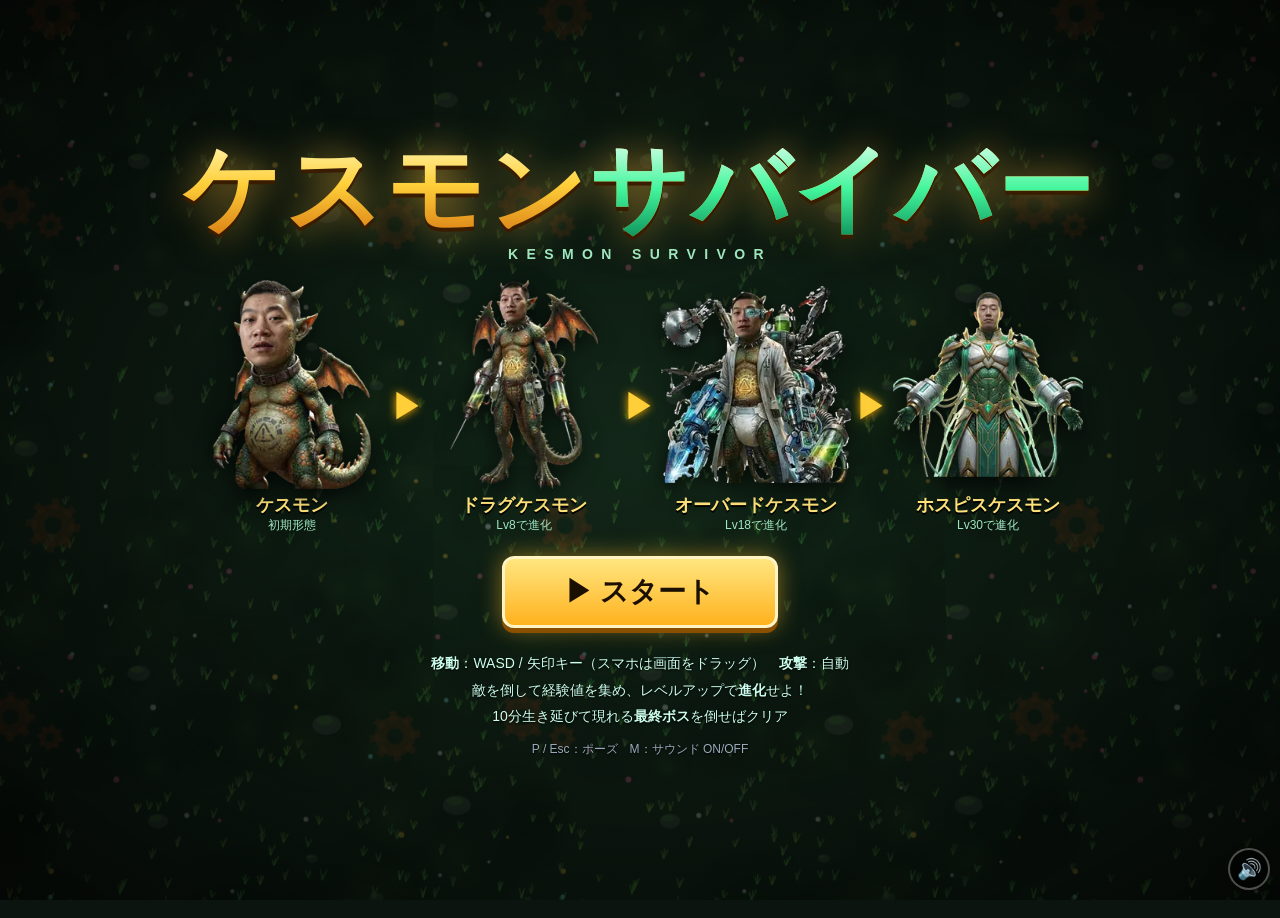
==== commit fa79bb5d: "武器バランス調整（火炎ブレス・うんちボム）と画面揺れ不具合の修正 【火炎ブレス弾（fireball）の強化】 - 非追尾・進行方向射撃の突破力を高めるため威力・速射性を上方調整   - 基礎＆成長威力" ====
--- a/ケスモンサバイバー.html
+++ b/ケスモンサバイバー.html
@@ -521,12 +521,12 @@
 /* ---------------- 武器 ---------------- */
 const STAT_LABEL = { dmg: 'ダメージ', n: '数', pierce: '貫通', cd: '間隔', area: '範囲', dur: '持続', spd: '回転速度' };
 const WEAPONS = {
-  fireball: { name: '火炎ブレス弾', icon: '🔥', stage: 0, max: 8, desc: '進行方向へ火の玉を吐く',
-    stats: lv => ({ dmg: 11 + lv * 3.5, n: 1 + Math.floor(lv / 2), pierce: 1 + Math.floor(lv / 3), cd: Math.max(0.55, 1.15 - lv * 0.05) }) },
+  fireball: { name: '火炎ブレス弾', icon: '🔥', stage: 0, max: 8, desc: '進行方向へ火の玉を吐く（威力＆速射UP）',
+    stats: lv => ({ dmg: 16 + lv * 5, n: 1 + Math.floor(lv / 2), pierce: 1 + Math.floor((lv + 1) / 3), cd: Math.max(0.38, 0.88 - lv * 0.065) }) },
   tail: { name: '竜尾スラッシュ', icon: '🦎', stage: 0, max: 8, desc: '自分の周囲を一周する円形の弧で敵を薙ぎ払う',
     stats: lv => ({ dmg: 22 + lv * 10, area: 115, cd: Math.max(1.2, 2.8 - lv * 0.18) }) },
-  poop: { name: 'お漏らしボム', icon: '💩', stage: 0, max: 8, desc: '進行方向の逆へうんちを設置。自分で踏むと大爆発して周囲を一掃！',
-    stats: lv => ({ dmg: 60 + lv * 24, area: 140 + lv * 14, dur: 7.5 + lv * 0.5, cd: Math.max(5.5, 9.5 - lv * 0.5) }) },
+  poop: { name: 'お漏らしボム', icon: '💩', stage: 0, max: 8, desc: '進行逆へうんち設置。踏めば集中爆破＆無敵！時間経過でも広範囲爆発',
+    stats: lv => ({ dmg: 42 + lv * 10, area: 105 + lv * 7, dur: 5.0 + lv * 0.2, cd: Math.max(5.5, 9.0 - lv * 0.4) }) },
   syringe: { name: '毒液シリンジ', icon: '💉', stage: 0, max: 8, evoOnly: true, desc: '注射器を投げ、毒沼を作る（進化ごとにLv+2）',
     stats: lv => ({ dmg: 7 + lv * 3.5, n: 1 + Math.floor(lv / 3), area: 42 + lv * 5, dur: 2.8 + lv * 0.25, cd: Math.max(0.85, 1.85 - lv * 0.08) }) },
   saw: { name: '回転メカソー', icon: '⚙️', stage: 1, max: 8, desc: '丸ノコが周囲を回り続け敵を切り刻む',
@@ -741,7 +741,7 @@
           const base = Math.atan2(P.fy, P.fx);
           for (let i = 0; i < st.n; i++) {
             const a = base + (i - (st.n - 1) / 2) * 0.2;
-            S.projs.push({ kind: 'fire', x: P.x, y: P.y - 10, vx: Math.cos(a) * 430, vy: Math.sin(a) * 430, r: 9 * P.area, dmg: st.dmg, pierce: st.pierce, life: 1.5, hits: new Set() });
+            S.projs.push({ kind: 'fire', x: P.x, y: P.y - 10, vx: Math.cos(a) * 485, vy: Math.sin(a) * 485, r: 10.5 * P.area, dmg: st.dmg, pierce: st.pierce, life: 1.4, hits: new Set() });
           }
           sfx('shoot');
         }
@@ -752,7 +752,7 @@
           const bx = P.x - P.fx * 44, by = P.y - P.fy * 44;
           S.poops.push({
             x: bx, y: by, r: 22, blastR: st.area * P.area, dmg: st.dmg,
-            life: st.dur, max: st.dur, arm: 0.65, seed: Math.random() * 10
+            life: st.dur, max: st.dur, arm: 0.35, seed: Math.random() * 10
           });
           burst(bx, by, '#a86b2d', 6, 70);
           sfx('poop');
@@ -1041,29 +1041,75 @@
   }
   S.puddles = S.puddles.filter(p => p.life > 0);
 
-  // お漏らしボム（自分で踏むと大爆発して周囲を一掃、時間経過で消滅）
+  // うんち爆風による安全なノックバック方向（自分側へ敵を飛ばす事故を完全防止）
+  function poopBlastDir(e, m) {
+    let bx = e.x - m.x, by = e.y - m.y;
+    let bd = Math.hypot(bx, by) || 1;
+    bx /= bd; by /= bd;
+    let px = e.x - P.x, py = e.y - P.y;
+    let pd = Math.hypot(px, py) || 1;
+    px /= pd; py /= pd;
+    // うんちからの爆風がプレイヤーに近づける向き（内積が小さい/負）なら
+    // プレイヤーから遠ざかる方向＋横拡散ベクトルへ安全にリダイレクト
+    const dot = bx * px + by * py;
+    if (dot < 0.35) {
+      const perpX = bx - px * dot, perpY = by - py * dot;
+      let ox = px * 0.85 + perpX * 0.55;
+      let oy = py * 0.85 + perpY * 0.55;
+      const od = Math.hypot(ox, oy) || 1;
+      return [ox / od, oy / od];
+    }
+    return [bx, by];
+  }
+
+  // お漏らしボム（踏めば高威力集中爆破＆無敵、時間経過でも超広範囲自動爆発）
   for (const m of S.poops) {
     m.life -= dt;
     if (m.arm > 0) m.arm -= dt;
-    else if ((P.x - m.x) ** 2 + (P.y - m.y) ** 2 < (P.r + m.r) ** 2) {
+    const isStep = (m.arm <= 0) && ((P.x - m.x) ** 2 + (P.y - m.y) ** 2 < (P.r + m.r + 6) ** 2);
+    const isTimeout = m.life <= 0;
+
+    if (isStep) {
+      // 1) 自分で踏んだ時：集中爆破＋無敵＋ノックバック
       m.life = 0;
-      P.hurt = Math.max(P.hurt, 0.55); // 起爆時に短い無敵で包囲突破しやすくする
-      S.shake = Math.max(S.shake, 14);
+      m.exploded = true;
+      P.hurt = Math.max(P.hurt, 0.45); // 起爆時に短い無敵で包囲突破
+      S.shake = Math.max(S.shake, 12);
       enemiesInCircle(m.x, m.y, m.blastR, e => {
-        const a = Math.atan2(e.y - m.y, e.x - m.x);
-        // ボスにはバランスが崩れないよう倍率を抑え、雑魚は大きく吹き飛ばして突破口を開く
+        const [dirX, dirY] = poopBlastDir(e, m);
         const dmg = e.boss ? m.dmg * 0.55 : m.dmg;
-        hurtEnemy(e, dmg, Math.cos(a) * 680, Math.sin(a) * 680);
+        hurtEnemy(e, dmg, dirX * 580, dirY * 580);
       });
       // 爆風内の敵弾もかき消す
       for (const b of S.ebullets) {
         if ((b.x - m.x) ** 2 + (b.y - m.y) ** 2 < m.blastR ** 2) b.life = 0;
       }
-      S.effects.push({ kind: 'ring', x: m.x, y: m.y, r: m.blastR, col: '255,200,70', life: 0.42, max: 0.42 });
-      S.effects.push({ kind: 'ring', x: m.x, y: m.y, r: m.blastR * 0.68, col: '185,120,45', life: 0.32, max: 0.32 });
-      burst(m.x, m.y, '#ffd24d', 26, 320);
-      burst(m.x, m.y, '#a86b2d', 20, 240);
-      addText(m.x, m.y - 26, '💩BOOM!!', '#ffe066', 22);
+      S.effects.push({ kind: 'ring', x: m.x, y: m.y, r: m.blastR, col: '255,200,70', life: 0.38, max: 0.38 });
+      S.effects.push({ kind: 'ring', x: m.x, y: m.y, r: m.blastR * 0.68, col: '185,120,45', life: 0.28, max: 0.28 });
+      burst(m.x, m.y, '#ffd24d', 20, 260);
+      burst(m.x, m.y, '#a86b2d', 16, 190);
+      addText(m.x, m.y - 26, '💩BOOM!!', '#ffe066', 21);
+      sfx('poopBoom');
+    } else if (isTimeout && !m.exploded) {
+      // 2) 時間経過で時限発動：威力40%で広範囲に牽制
+      m.exploded = true;
+      const timedR = m.blastR * 1.35; // 範囲1.35倍
+      const timedDmg = m.dmg * 0.4;   // 威力40%（指定倍率）
+      S.shake = Math.max(S.shake, 8);
+      enemiesInCircle(m.x, m.y, timedR, e => {
+        const [dirX, dirY] = poopBlastDir(e, m);
+        const dmg = e.boss ? timedDmg * 0.5 : timedDmg;
+        hurtEnemy(e, dmg, dirX * 400, dirY * 400);
+      });
+      // 広範囲の敵弾を一掃
+      for (const b of S.ebullets) {
+        if ((b.x - m.x) ** 2 + (b.y - m.y) ** 2 < timedR ** 2) b.life = 0;
+      }
+      S.effects.push({ kind: 'ring', x: m.x, y: m.y, r: timedR, col: '255,225,120', life: 0.42, max: 0.42 });
+      S.effects.push({ kind: 'ring', x: m.x, y: m.y, r: timedR * 0.6, col: '190,140,60', life: 0.3, max: 0.3 });
+      burst(m.x, m.y, '#ffe27a', 16, 220);
+      burst(m.x, m.y, '#b07534', 12, 160);
+      addText(m.x, m.y - 26, '💩BURST!', '#ffd866', 17);
       sfx('poopBoom');
     }
   }
@@ -1156,6 +1202,7 @@
 }
 function openLevelUp(alreadyOpen = false) {
   S.state = 'levelup';
+  S.shake = 0;
   S.choices = buildChoices();
   sfx('levelup');
   const box = $('cards'); box.innerHTML = '';
@@ -1204,6 +1251,7 @@
 }
 function startEvolution() {
   S.state = 'evolve';
+  S.shake = 0;
   S.evo = { t: 0, from: S.stage, to: S.stage + 1, flashT: 0, sounded: false };
 }
 function finishEvolution() {
@@ -1238,8 +1286,9 @@
   ctx.clearRect(0, 0, W, H);
   if (!S) { drawBg(performance.now() / 30, performance.now() / 50); return; }
   const cam = S.cam;
-  cam.x = P.x - W / 2 + (S.shake ? rand(-S.shake, S.shake) : 0);
-  cam.y = P.y - H / 2 + (S.shake ? rand(-S.shake, S.shake) : 0);
+  const shake = S.state === 'play' ? S.shake : 0;
+  cam.x = P.x - W / 2 + (shake ? rand(-shake, shake) : 0);
+  cam.y = P.y - H / 2 + (shake ? rand(-shake, shake) : 0);
   drawBg(cam.x, cam.y);
   ctx.save();
   ctx.translate(-cam.x, -cam.y);
@@ -1256,14 +1305,19 @@
   }
   // お漏らしボム（設置うんち）
   for (const m of S.poops) {
-    if (!inView(m.x, m.y, m.blastR)) continue;
+    const timedR = m.blastR * 1.35;
+    if (!inView(m.x, m.y, timedR)) continue;
     const armed = m.arm <= 0;
     const blink = m.life < 2.0 ? (Math.sin(S.t * 22) > 0 ? 1 : 0.35) : 1;
     const pulse = 1 + Math.sin(S.t * 7 + m.seed) * 0.08;
     ctx.save();
     ctx.globalAlpha = blink;
-    // 爆発範囲のうっすらガイド円
-    ctx.strokeStyle = armed ? 'rgba(255,215,80,0.28)' : 'rgba(200,200,200,0.15)';
+    // 外側：時限爆発の超広範囲ガイド円
+    ctx.strokeStyle = 'rgba(255,225,120,0.14)';
+    ctx.lineWidth = 1.5; ctx.setLineDash([4, 10]);
+    ctx.beginPath(); ctx.arc(m.x, m.y, timedR, 0, TAU); ctx.stroke();
+    // 内側：直接踏んだ時の高威力爆発範囲ガイド円
+    ctx.strokeStyle = armed ? 'rgba(255,215,80,0.32)' : 'rgba(200,200,200,0.15)';
     ctx.lineWidth = 2; ctx.setLineDash([8, 8]);
     ctx.beginPath(); ctx.arc(m.x, m.y, m.blastR, 0, TAU); ctx.stroke(); ctx.setLineDash([]);
     // 踏む判定サークル（光る台座）
@@ -1655,6 +1709,7 @@
 }
 function pauseGame() {
   S.state = 'pause';
+  S.shake = 0;
   const wl = S.weapons.map(w => `<span>${WEAPONS[w.id].icon} ${WEAPONS[w.id].name} Lv${w.lv}</span>`).join('');
   const pa = Object.keys(S.passives).map(id => `<span>${PASSIVES[id].icon} ${PASSIVES[id].name} Lv${S.passives[id]}</span>`).join('');
   $('pauseInfo').innerHTML = `<div>${FORMS[S.stage].name}（${FORMS[S.stage].title}） Lv${S.level}　⏱ ${fmtTime(S.t)}　💀 ${S.kills}</div><div class="wl">${wl}${pa}</div>`;
@@ -1669,6 +1724,7 @@
 function endGame(clear) {
   if (S.state === 'over') return;
   S.state = 'over';
+  S.shake = 0;
   sfx(clear ? 'clear' : 'over');
   setTimeout(() => {
     $('resultTitle').textContent = clear ? '🏆 GAME CLEAR!! 🏆' : 'GAME OVER';
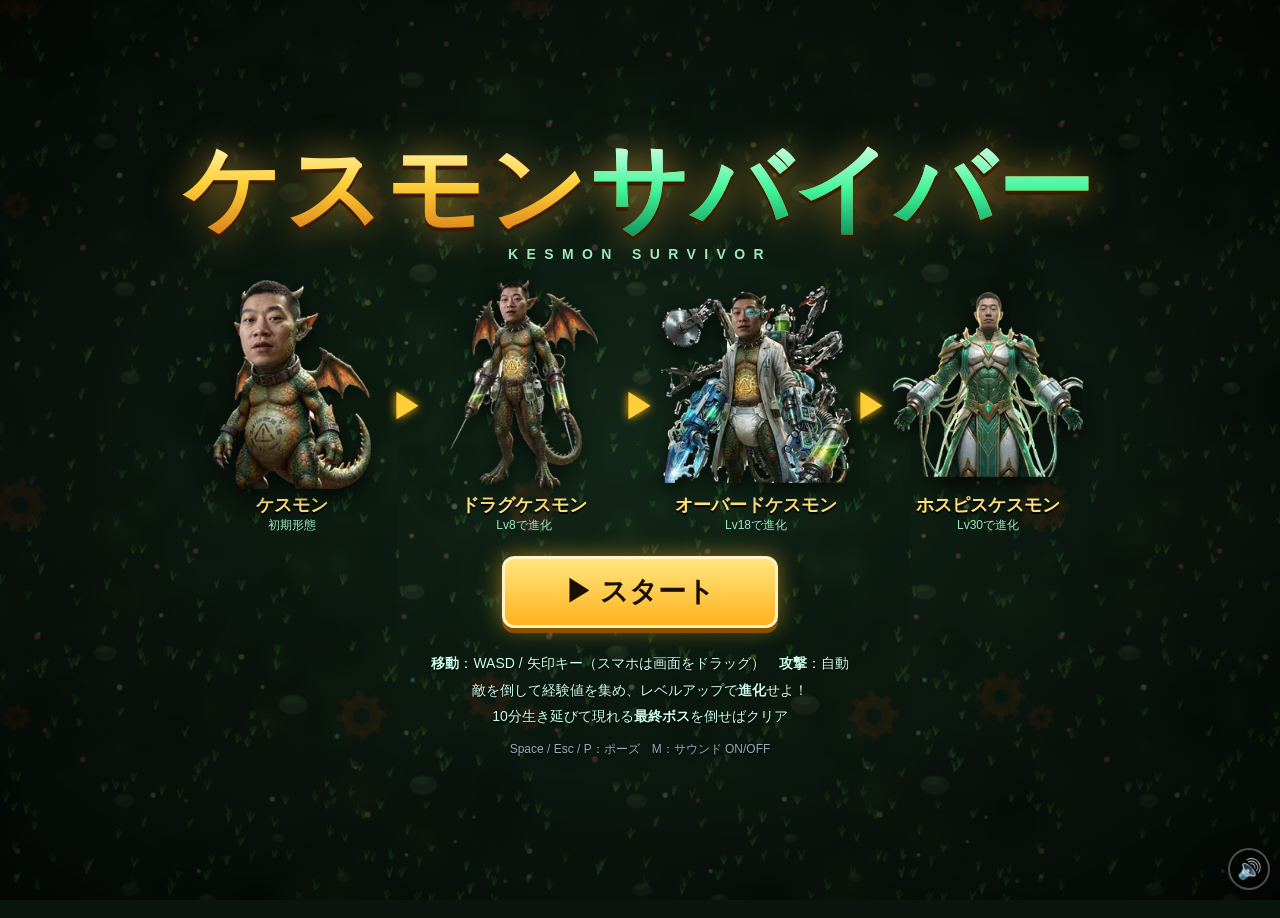
==== commit f252c97b: "バランス調整、ジェム回収物理改善、リザルト装備スロット表示、Spaceキーポーズ対応 1. ゲームバランス調整    - 敵HP増加曲線のマイルド化: 終盤の急激なHPインフレを抑制し(1+t/150" ====
--- a/ケスモンサバイバー.html
+++ b/ケスモンサバイバー.html
@@ -67,10 +67,24 @@
 .card .ds { font-size: 13px; color: #cde; margin-top: 3px; }
 .card .key { font-size: 12px; color: #9ab; }
 
-#pauseInfo, #resultInfo { font-size: 16px; line-height: 1.9; }
-#pauseInfo .wl { display: flex; flex-wrap: wrap; gap: 8px; justify-content: center; margin-top: 8px; }
-#pauseInfo .wl span { background: rgba(255,255,255,.08); border-radius: 8px; padding: 4px 10px; font-size: 14px; }
-.result-img { height: 180px; filter: drop-shadow(0 6px 12px rgba(0,0,0,.8)); margin-bottom: 8px; }
+#pauseInfo, #resultInfo { font-size: 16px; line-height: 1.8; }
+.result-img { height: 160px; filter: drop-shadow(0 6px 12px rgba(0,0,0,.8)); margin-bottom: 6px; }
+
+/* 取得装備スロット（HUDスタイル） */
+.inv-box { margin: 12px auto 6px; padding: 10px 14px; background: rgba(0,0,0,.45); border: 1.5px solid rgba(255,255,255,.12); border-radius: 12px; display: inline-flex; flex-direction: column; gap: 8px; max-width: 90%; }
+.inv-box .inv-title { font-size: 12px; font-weight: 900; color: #ffd86a; letter-spacing: 1px; }
+.inv-row { display: flex; flex-wrap: wrap; gap: 8px; justify-content: center; align-items: center; }
+.inv-slot { display: flex; flex-direction: column; align-items: center; justify-content: center; width: 44px; height: 44px;
+  background: rgba(10,22,16,.85); border: 1.5px solid rgba(255,215,90,.7); border-radius: 8px; box-shadow: 0 3px 6px rgba(0,0,0,.5); position: relative; transition: transform .1s; }
+.inv-slot:hover { transform: translateY(-2px) scale(1.06); }
+.inv-slot .icon { font-size: 20px; line-height: 1; }
+.inv-slot .lv { font-size: 9.5px; font-weight: 900; color: #ffe27a; margin-top: 2px; }
+.inv-slot.max { border-color: #ff9d3b; box-shadow: 0 0 8px rgba(255,160,50,.5); }
+.inv-slot.max .lv { color: #ff5566; }
+.inv-slot.passive { width: 38px; height: 38px; border-color: rgba(100,190,255,.65); }
+.inv-slot.passive .icon { font-size: 16px; }
+.inv-slot.passive .lv { color: #9fd0ff; font-size: 9px; }
+.inv-slot.passive.max { border-color: #6ee2ff; box-shadow: 0 0 6px rgba(110,226,255,.45); }
 
 .mute { position: fixed; right: 10px; bottom: 10px; z-index: 20; width: 42px; height: 42px; border-radius: 50%;
   border: 2px solid rgba(255,255,255,.3); background: rgba(0,0,0,.45); color: #fff; font-size: 20px; cursor: pointer; }
@@ -91,7 +105,7 @@
       <p><b>移動</b>：WASD / 矢印キー（スマホは画面をドラッグ）　<b>攻撃</b>：自動</p>
       <p>敵を倒して経験値を集め、レベルアップで<b>進化</b>せよ！</p>
       <p>10分生き延びて現れる<b>最終ボス</b>を倒せばクリア</p>
-      <p class="small">P / Esc：ポーズ　M：サウンド ON/OFF</p>
+      <p class="small">Space / Esc / P：ポーズ　M：サウンド ON/OFF</p>
     </div>
   </div>
 </div>
@@ -320,7 +334,7 @@
 addEventListener('keydown', e => {
   keys[e.code] = true;
   if (e.code === 'KeyM') toggleMute();
-  if ((e.code === 'Escape' || e.code === 'KeyP') && S) {
+  if ((e.code === 'Escape' || e.code === 'KeyP' || e.code === 'Space') && S) {
     if (S.state === 'play') pauseGame(); else if (S.state === 'pause') resumeGame();
   }
   if (S && S.state === 'levelup') {
@@ -521,8 +535,8 @@
 /* ---------------- 武器 ---------------- */
 const STAT_LABEL = { dmg: 'ダメージ', n: '数', pierce: '貫通', cd: '間隔', area: '範囲', dur: '持続', spd: '回転速度' };
 const WEAPONS = {
-  fireball: { name: '火炎ブレス弾', icon: '🔥', stage: 0, max: 8, desc: '進行方向へ火の玉を吐く（威力＆速射UP）',
-    stats: lv => ({ dmg: 16 + lv * 5, n: 1 + Math.floor(lv / 2), pierce: 1 + Math.floor((lv + 1) / 3), cd: Math.max(0.38, 0.88 - lv * 0.065) }) },
+  fireball: { name: '火炎ブレス弾', icon: '🔥', stage: 0, max: 8, desc: '進行方向へ火の玉を吐く（威力＆貫通＆ノックバックUP）',
+    stats: lv => ({ dmg: 16 + lv * 5, n: 1 + Math.floor(lv / 2), pierce: 2 + Math.floor(lv / 2), cd: Math.max(0.38, 0.88 - lv * 0.065) }) },
   tail: { name: '竜尾スラッシュ', icon: '🦎', stage: 0, max: 8, desc: '自分の周囲を一周する円形の弧で敵を薙ぎ払う',
     stats: lv => ({ dmg: 22 + lv * 10, area: 115, cd: Math.max(1.2, 2.8 - lv * 0.18) }) },
   poop: { name: 'お漏らしボム', icon: '💩', stage: 0, max: 8, desc: '進行逆へうんち設置。踏めば集中爆破＆無敵！時間経過でも広範囲爆発',
@@ -560,7 +574,7 @@
     state: 'play', t: 0, kills: 0, level: 1, xp: 0, xpNext: xpFor(1), stage: 0,
     weapons: [], passives: { regen: 1 }, enemies: [], projs: [], ebullets: [], gems: [], pickups: [],
     effects: [], parts: [], texts: [], puddles: [], poops: [],
-    spawnAcc: 0, bossFlags: {}, pendingLevels: 0, shake: 0, banner: null, evo: null, choices: [],
+    spawnAcc: 0, clusterAng: 0, clusterT: 0, bossFlags: {}, pendingLevels: 0, shake: 0, banner: null, evo: null, choices: [],
     finalBoss: null, cam: { x: 0, y: 0 },
   };
   P = S.player = { x: 0, y: 0, hp: 100, maxHp: 100, r: 20, fx: 1, fy: 0, face: 1, hurt: 0, moving: false, anim: 0 };
@@ -578,7 +592,7 @@
   P.cd = 1 - 0.08 * pl('cd');
   P.speed = 155 + st * 8;
   P.maxHp = 100 + st * 30 + 25 * pl('hp');
-  P.magnet = 80 * (1 + 0.35 * pl('magnet'));
+  P.magnet = 100 * (1 + 0.35 * pl('magnet'));
   P.regen = 0.8 * pl('regen') + (st >= 3 ? 1.0 : 0);
   P.area = 1 + 0.12 * pl('area');
   P.armor = pl('armor') * 2;
@@ -704,21 +718,27 @@
   if (e.type === 'fboss') { S.shake = 25; setTimeout(() => endGame(true), 1200); return; }
   if (e.boss) {
     S.shake = 16;
-    for (let i = 0; i < 20; i++) dropGem(e.x + rand(-60, 60), e.y + rand(-60, 60), Math.ceil(e.xp / 20));
+    for (let i = 0; i < 20; i++) {
+      const a = Math.random() * TAU, sp = rand(80, 220);
+      dropGem(e.x, e.y, Math.ceil(e.xp / 20), Math.cos(a) * sp, Math.sin(a) * sp);
+    }
     S.pickups.push({ x: e.x, y: e.y, kind: 'meat' });
     S.pickups.push({ x: e.x + 30, y: e.y, kind: 'magnet' });
     return;
   }
-  dropGem(e.x, e.y, e.xp);
+  // 敵撃破時にジェムが自機方向へ勢いよく弾む（目に見える初速ポップ＆回収動線）
+  const toP = Math.atan2(P.y - e.y, P.x - e.x) + rand(-0.35, 0.35);
+  const sp = rand(260, 380);
+  dropGem(e.x, e.y, e.xp, Math.cos(toP) * sp, Math.sin(toP) * sp);
   const r = Math.random();
   if (r < 0.0088) S.pickups.push({ x: e.x, y: e.y, kind: 'meat' });
   else if (r < 0.0108) S.pickups.push({ x: e.x, y: e.y, kind: 'magnet' });
 }
-function dropGem(x, y, v) {
+function dropGem(x, y, v, vx = 0, vy = 0) {
   if (S.gems.length > 500) {
     const g = S.gems[Math.floor(Math.random() * S.gems.length)]; g.v += v; return;
   }
-  S.gems.push({ x, y, v, mag: false, sp: 0 });
+  S.gems.push({ x, y, v, vx, vy, mag: false, sp: 0 });
 }
 function damagePlayer(d) {
   if (P.hurt > 0 || S.state !== 'play') return;
@@ -876,10 +896,18 @@
 function spawnEnemy(type, x, y, mult) {
   const d = ETYPES[type];
   if (x === undefined) {
-    const a = Math.random() * TAU, R = Math.hypot(W, H) / 2 + 50;
+    // 65%は波のようにまとまって押し寄せるクラスタ方向から、35%は全方位から散発的に湧く
+    let a;
+    if (Math.random() < 0.65) {
+      a = S.clusterAng + rand(-0.7, 0.7);
+    } else {
+      a = Math.random() * TAU;
+    }
+    const R = Math.hypot(W, H) / 2 + 50;
     x = P.x + Math.cos(a) * R; y = P.y + Math.sin(a) * R;
   }
-  const hs = mult !== undefined ? mult : (1 + S.t / 120 + Math.pow(S.t / 220, 1.6));
+  // 敵HP曲線のマイルド化（後半の極端なHPインフレを抑制）
+  const hs = mult !== undefined ? mult : (1 + S.t / 150 + Math.pow(S.t / 270, 1.32));
   const e = { type, x, y, r: d.r, hp: d.hp * hs, maxHp: d.hp * hs, speed: d.speed * rand(0.9, 1.1),
     dmg: d.dmg * (1 + S.t / 500), xp: d.xp, boss: !!d.boss, name: d.name,
     kx: 0, ky: 0, flash: 0, seed: Math.random() * 10, sawCd: 0, ai: 0, ai2: 0, dash: 0, slow: 1, dead: false };
@@ -887,17 +915,30 @@
 }
 function updateSpawns(dt) {
   const t = S.t;
+  // クラスタ湧き角度の定期更新（5〜9秒ごとに主攻勢の方角が変化）
+  S.clusterT -= dt;
+  if (S.clusterT <= 0) {
+    S.clusterAng = Math.random() * TAU;
+    S.clusterT = rand(5, 9);
+  }
   if (!S.finalBoss) {
     const rate = 2.2 + t / 18 + Math.pow(t / 130, 2);
     const cap = Math.min(550, 120 + t * 1.1);
     S.spawnAcc += rate * dt;
     while (S.spawnAcc >= 1) { S.spawnAcc--; if (S.enemies.length < cap) spawnEnemy(pickType(t)); }
-    // 包囲ウェーブ
+    // 包囲ウェーブ（全周リングだが、脱出用の約50度の隙間を空けてプレイヤースキルで抜けられるように）
     const wv = Math.floor(t / 75);
     if (wv > 0 && !S.bossFlags['w' + wv]) {
       S.bossFlags['w' + wv] = true;
       const type = t > 360 ? 'ghost' : 'bat', n = 22 + wv * 5, R = Math.hypot(W, H) / 2 + 30;
-      for (let i = 0; i < n; i++) { const a = i / n * TAU; spawnEnemy(type, P.x + Math.cos(a) * R, P.y + Math.sin(a) * R); }
+      const gap = Math.random() * TAU, gapW = 0.9;
+      for (let i = 0; i < n; i++) {
+        const a = i / n * TAU;
+        let diff = Math.abs(a - gap);
+        if (diff > Math.PI) diff = TAU - diff;
+        if (diff < gapW / 2) continue; // 脱出スリット
+        spawnEnemy(type, P.x + Math.cos(a) * R, P.y + Math.sin(a) * R);
+      }
       S.banner = { txt: '敵の大群が迫る！', col: '#ff8a5c', life: 2 };
     }
   } else {
@@ -1018,7 +1059,8 @@
       if (dx * dx + dy * dy < rr * rr) {
         p.hits.add(e);
         const n = Math.hypot(p.vx, p.vy) || 1;
-        hurtEnemy(e, p.kind === 'syringe' ? p.dmg * 1.3 : p.dmg, p.vx / n * 160, p.vy / n * 160);
+        const kb = p.kind === 'fire' ? 340 : 160;
+        hurtEnemy(e, p.kind === 'syringe' ? p.dmg * 1.3 : p.dmg, p.vx / n * kb, p.vy / n * kb);
         if (p.kind === 'fire') {
           burst(p.x, p.y, '#ff9a3c', 6, 130);
           if (p.blast) {
@@ -1126,7 +1168,15 @@
   const mag2 = P.magnet * P.magnet;
   for (const g of S.gems) {
     const dx = P.x - g.x, dy = P.y - g.y, d2 = dx * dx + dy * dy;
-    if (!g.mag && d2 < mag2) g.mag = true;
+    if (!g.mag) {
+      if (g.vx || g.vy) {
+        g.x += g.vx * dt; g.y += g.vy * dt;
+        const decay = Math.max(0, 1 - dt * 5.0);
+        g.vx *= decay; g.vy *= decay;
+        if (g.vx * g.vx + g.vy * g.vy < 25) { g.vx = 0; g.vy = 0; }
+      }
+      if (d2 < mag2) g.mag = true;
+    }
     if (g.mag) {
       g.sp = Math.min(900, g.sp + 1400 * dt);
       const d = Math.sqrt(d2) || 1;
@@ -1707,12 +1757,29 @@
   last = performance.now();
   newGame(); show(null);
 }
+function renderInventoryHtml() {
+  const wSlots = S.weapons.map(w => {
+    const isMax = w.lv >= WEAPONS[w.id].max;
+    const lvText = isMax ? 'MAX' : 'Lv' + w.lv;
+    return `<div class="inv-slot weapon ${isMax ? 'max' : ''}" title="${WEAPONS[w.id].name} (${lvText})"><span class="icon">${WEAPONS[w.id].icon}</span><span class="lv">${lvText}</span></div>`;
+  }).join('');
+  const pSlots = Object.keys(S.passives).map(id => {
+    const lv = S.passives[id];
+    const isMax = lv >= PASSIVES[id].max;
+    const lvText = isMax ? 'MAX' : 'Lv' + lv;
+    return `<div class="inv-slot passive ${isMax ? 'max' : ''}" title="${PASSIVES[id].name} (${lvText})"><span class="icon">${PASSIVES[id].icon}</span><span class="lv">${lvText}</span></div>`;
+  }).join('');
+  return `
+    <div class="inv-box">
+      <div class="inv-title">取得装備</div>
+      <div class="inv-row">${wSlots}</div>
+      ${pSlots ? `<div class="inv-row">${pSlots}</div>` : ''}
+    </div>`;
+}
 function pauseGame() {
   S.state = 'pause';
   S.shake = 0;
-  const wl = S.weapons.map(w => `<span>${WEAPONS[w.id].icon} ${WEAPONS[w.id].name} Lv${w.lv}</span>`).join('');
-  const pa = Object.keys(S.passives).map(id => `<span>${PASSIVES[id].icon} ${PASSIVES[id].name} Lv${S.passives[id]}</span>`).join('');
-  $('pauseInfo').innerHTML = `<div>${FORMS[S.stage].name}（${FORMS[S.stage].title}） Lv${S.level}　⏱ ${fmtTime(S.t)}　💀 ${S.kills}</div><div class="wl">${wl}${pa}</div>`;
+  $('pauseInfo').innerHTML = `<div>${FORMS[S.stage].name}（${FORMS[S.stage].title}） Lv${S.level}　⏱ ${fmtTime(S.t)}　💀 ${S.kills}</div>${renderInventoryHtml()}`;
   show('pause');
 }
 function resumeGame() {
@@ -1733,7 +1800,8 @@
     $('resultImg').onerror = function () { this.onerror = null; this.src = `img/raw${S.stage + 1}.jpg`; };
     $('resultInfo').innerHTML =
       `${clear ? '機皇帝メカイザーを打ち倒した！<br>' : ''}到達フォーム：<b style="color:${FORMS[S.stage].color}">${FORMS[S.stage].name}</b>（${FORMS[S.stage].title}）<br>` +
-      `生存時間：<b>${fmtTime(S.t)}</b>　レベル：<b>${S.level}</b>　撃破数：<b>${S.kills}</b>`;
+      `生存時間：<b>${fmtTime(S.t)}</b>　レベル：<b>${S.level}</b>　撃破数：<b>${S.kills}</b><br>` +
+      renderInventoryHtml();
     show('result');
   }, clear ? 300 : 900);
 }
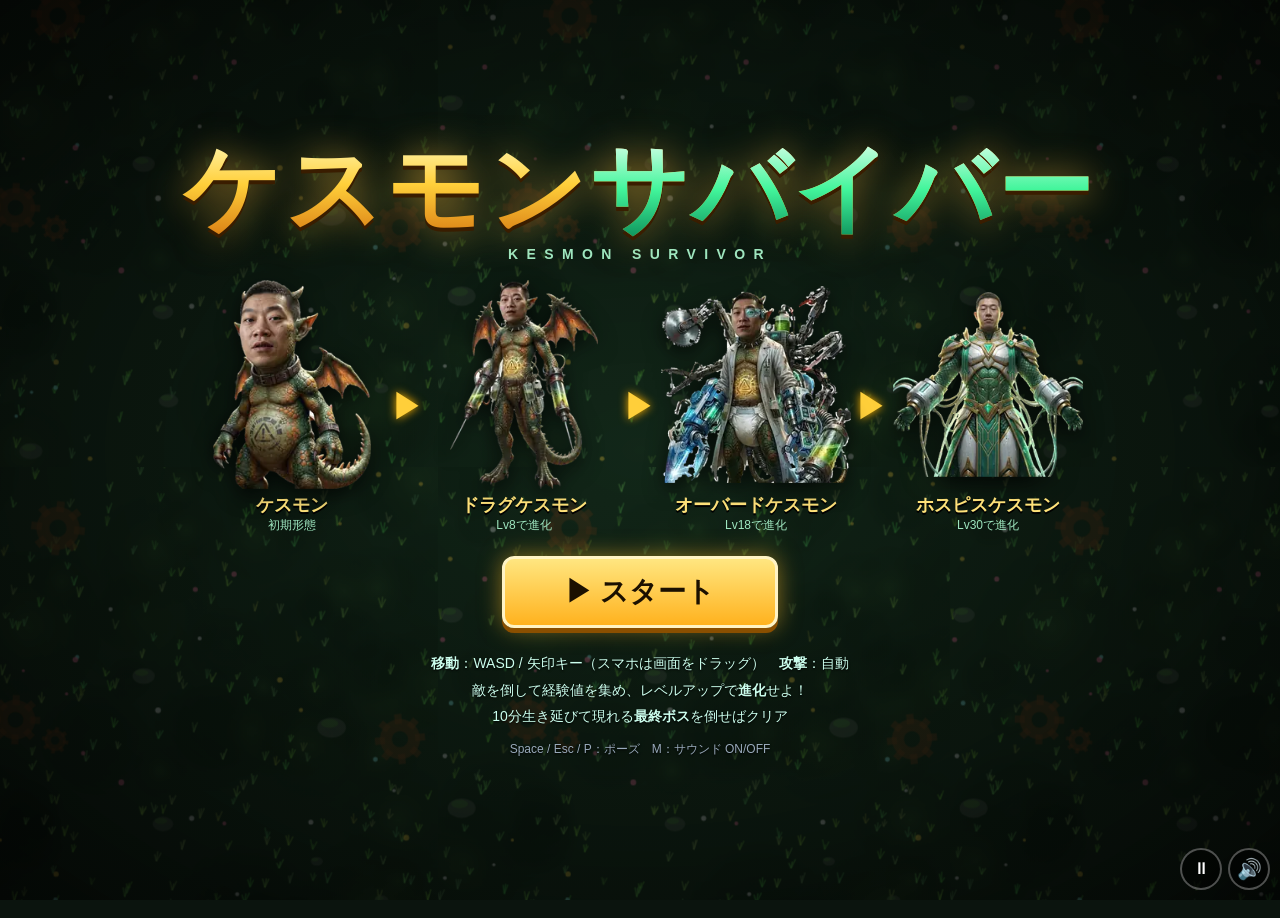
==== commit 16496ff7: "武器挙動改善、QoL向上、ボス方向ガイド・演出・動的BGMの追加 1. 武器挙動・バランスの改善    - 聖光オーラ(aura): クール短縮ステータス(P.cd)をダメージ判定間隔に連動(0.35" ====
--- a/ケスモンサバイバー.html
+++ b/ケスモンサバイバー.html
@@ -87,7 +87,8 @@
 .inv-slot.passive.max { border-color: #6ee2ff; box-shadow: 0 0 6px rgba(110,226,255,.45); }
 
 .mute { position: fixed; right: 10px; bottom: 10px; z-index: 20; width: 42px; height: 42px; border-radius: 50%;
-  border: 2px solid rgba(255,255,255,.3); background: rgba(0,0,0,.45); color: #fff; font-size: 20px; cursor: pointer; }
+  border: 2px solid rgba(255,255,255,.3); background: rgba(0,0,0,.45); color: #fff; font-size: 20px; cursor: pointer; display: flex; align-items: center; justify-content: center; }
+.pause-btn { right: 58px; font-size: 17px; }
 
 </style>
 </head>
@@ -144,6 +145,7 @@
   </div>
 </div>
 
+<button id="pauseBtn" class="mute pause-btn" title="ポーズ (Space / Esc)">⏸</button>
 <button id="muteBtn" class="mute" title="サウンド (M)">🔊</button>
 
 <script>
@@ -304,7 +306,7 @@
     case 'clear': [523, 659, 784, 1047, 1319, 1568, 2093].forEach((f, i) => tone(f, 0.3, 'square', 0.1, 0, i * 0.12)); break;
   }
 }
-// BGM（簡易チップチューン）
+// BGM（動的テンポ＆ボス戦緊迫ビート対応チップチューン）
 const BGM = { timer: null, step: 0, next: 0 };
 const midi = n => 440 * Math.pow(2, (n - 69) / 12);
 const PROG = [[45, 52, 57, 60], [41, 48, 53, 57], [43, 50, 55, 59], [40, 47, 52, 56]];
@@ -314,16 +316,21 @@
   BGM.timer = setInterval(() => {
     if (!AC.ctx) return;
     const playing = S && (S.state === 'play');
+    const hasBoss = !!(S && S.enemies && S.enemies.some(e => e.boss && !e.dead));
+    const pinch = !!(P && P.hp / P.maxHp < 0.35);
+    const intense = hasBoss || pinch;
+    const stepDur = intense ? 0.108 : 0.13;
     while (BGM.next < AC.ctx.currentTime + 0.25) {
       const s = BGM.step, d = BGM.next - AC.ctx.currentTime;
       if (playing && !AC.muted) {
         const ch = PROG[Math.floor(s / 16) % 4];
-        if (s % 2 === 0) tone(midi(ch[0] - 12), 0.2, 'triangle', 0.16, 0, d);
-        tone(midi(ch[s % 4] + 12), 0.09, 'square', 0.025, 0, d);
-        if (s % 4 === 0) noise(0.04, 0.05, d);
-        if (s % 8 === 4) noise(0.1, 0.07, d);
+        if (s % 2 === 0) tone(midi(ch[0] - 12), intense ? 0.15 : 0.2, 'triangle', intense ? 0.2 : 0.16, 0, d);
+        else if (intense) tone(midi(ch[0]), 0.08, 'sawtooth', 0.08, 0, d); // ボス戦ベースオクターブ刻み
+        tone(midi(ch[s % 4] + 12), 0.09, 'square', intense ? 0.035 : 0.025, 0, d);
+        if (s % 4 === 0 || (intense && s % 2 === 0)) noise(0.04, intense ? 0.06 : 0.05, d);
+        if (s % 8 === 4) noise(0.1, intense ? 0.09 : 0.07, d);
       }
-      BGM.step++; BGM.next += 0.13;
+      BGM.step++; BGM.next += stepDur;
     }
   }, 50);
 }
@@ -334,6 +341,10 @@
 addEventListener('keydown', e => {
   keys[e.code] = true;
   if (e.code === 'KeyM') toggleMute();
+  // タイトルまたはゲームオーバー時の Space / Enter スタート・リトライ
+  if (e.code === 'Space' || e.code === 'Enter') {
+    if (!S || S.state === 'over') { startGame(); e.preventDefault(); return; }
+  }
   if ((e.code === 'Escape' || e.code === 'KeyP' || e.code === 'Space') && S) {
     if (S.state === 'play') pauseGame(); else if (S.state === 'pause') resumeGame();
   }
@@ -360,6 +371,7 @@
   $('muteBtn').textContent = AC.muted ? '🔇' : '🔊';
 }
 $('muteBtn').onclick = () => { audioInit(); toggleMute(); };
+$('pauseBtn').onclick = () => { if (!S) return; if (S.state === 'play') pauseGame(); else if (S.state === 'pause') resumeGame(); };
 
 /* ---------------- 敵定義 ---------------- */
 const ETYPES = {
@@ -541,11 +553,11 @@
     stats: lv => ({ dmg: 22 + lv * 10, area: 115, cd: Math.max(1.2, 2.8 - lv * 0.18) }) },
   poop: { name: 'お漏らしボム', icon: '💩', stage: 0, max: 8, desc: '進行逆へうんち設置。踏めば集中爆破＆無敵！時間経過でも広範囲爆発',
     stats: lv => ({ dmg: 42 + lv * 10, area: 105 + lv * 7, dur: 5.0 + lv * 0.2, cd: Math.max(5.5, 9.0 - lv * 0.4) }) },
-  syringe: { name: '毒液シリンジ', icon: '💉', stage: 0, max: 8, evoOnly: true, desc: '注射器を投げ、毒沼を作る（進化ごとにLv+2）',
+  syringe: { name: '毒液シリンジ', icon: '💉', stage: 0, max: 8, evoOnly: true, desc: '注射器を投げ毒沼生成（※進化ボーナス限定でLv+2強化）',
     stats: lv => ({ dmg: 7 + lv * 3.5, n: 1 + Math.floor(lv / 3), area: 42 + lv * 5, dur: 2.8 + lv * 0.25, cd: Math.max(0.85, 1.85 - lv * 0.08) }) },
   saw: { name: '回転メカソー', icon: '⚙️', stage: 1, max: 8, desc: '丸ノコが周囲を回り続け敵を切り刻む',
     stats: lv => ({ dmg: 11 + lv * 5, n: 1 + Math.floor((lv + 1) / 2), area: 80 + lv * 5, spd: 3.4 + lv * 0.2 }) },
-  laser: { name: 'メカアームレーザー', icon: '🔫', stage: 2, max: 8, desc: '極太の貫通レーザーを発射',
+  laser: { name: 'メカアームレーザー', icon: '🔫', stage: 2, max: 8, desc: '極太の閃光レーザーを一閃照射（貫通）',
     stats: lv => ({ dmg: 32 + lv * 12, n: lv >= 6 ? 4 : lv >= 3 ? 2 : 1, area: 16 + lv * 2.5, cd: Math.max(0.9, 2.1 - lv * 0.1) }) },
   aura: { name: '聖光オーラ', icon: '✨', stage: 3, max: 8, desc: '周囲の敵を絶えず焼き、鈍足にする',
     stats: lv => ({ dmg: 9 + lv * 5, area: 88 + lv * 10 }) },
@@ -577,7 +589,7 @@
     spawnAcc: 0, clusterAng: 0, clusterT: 0, bossFlags: {}, pendingLevels: 0, shake: 0, banner: null, evo: null, choices: [],
     finalBoss: null, cam: { x: 0, y: 0 },
   };
-  P = S.player = { x: 0, y: 0, hp: 100, maxHp: 100, r: 20, fx: 1, fy: 0, face: 1, hurt: 0, moving: false, anim: 0 };
+  P = S.player = { x: 0, y: 0, hp: 100, maxHp: 100, r: 20, fx: 1, fy: 0, face: 1, hurt: 0, moving: false, anim: 0, speedBoost: 0, superAura: 0 };
   recalcStats();
   P.hp = P.maxHp;
   const fb = addWeapon('fireball');
@@ -840,7 +852,7 @@
               const perp = Math.abs(ex * cy - ey * cx);
               if (perp < hw + e.r) hurtEnemy(e, st.dmg, cx * 120, cy * 120);
             }
-            S.effects.push({ kind: 'beam', x: P.x, y: P.y, a, len, w: hw * 2, life: 0.3, max: 0.3 });
+            S.effects.push({ kind: 'beam', x: P.x, y: P.y, a, len, w: hw * 2, life: 0.16, max: 0.16 });
           }
           sfx('beam');
         }
@@ -851,7 +863,7 @@
         w.tick -= dt;
         enemiesInCircle(P.x, P.y, r, e => { e.slow = Math.min(e.slow, 0.55); });
         if (w.tick <= 0) {
-          w.tick = 0.35;
+          w.tick = 0.35 * P.cd;
           enemiesInCircle(P.x, P.y, r, e => hurtEnemy(e, st.dmg, 0, 0));
         }
         break;
@@ -977,12 +989,18 @@
   }
   const ml = Math.hypot(mx, my);
   P.moving = ml > 0.05;
+  if (P.speedBoost > 0) P.speedBoost -= dt;
+  if (P.superAura > 0) P.superAura -= dt;
+  const curSpd = P.speed * (P.speedBoost > 0 ? 1.3 : 1.0);
   if (P.moving) {
     if (ml > 1) { mx /= ml; my /= ml; }
-    P.x += mx * P.speed * dt; P.y += my * P.speed * dt;
+    P.x += mx * curSpd * dt; P.y += my * curSpd * dt;
     const n = Math.hypot(mx, my); P.fx = mx / n; P.fy = my / n;
     if (Math.abs(mx) > 0.1) P.face = mx > 0 ? 1 : -1;
     P.anim += dt;
+    if (P.speedBoost > 0 && Math.random() < 0.35) {
+      S.parts.push({ x: P.x + rand(-8, 8), y: P.y + 10, vx: -mx * 60, vy: -my * 60, life: 0.25, max: 0.25, col: '#ffe659', r: 2.5 });
+    }
   }
   P.hurt -= dt;
   if (P.regen > 0) P.hp = Math.min(P.maxHp, P.hp + P.regen * dt);
@@ -1116,6 +1134,7 @@
       m.life = 0;
       m.exploded = true;
       P.hurt = Math.max(P.hurt, 0.45); // 起爆時に短い無敵で包囲突破
+      P.superAura = 0.45; // 黄金無敵オーラ発動
       S.shake = Math.max(S.shake, 12);
       enemiesInCircle(m.x, m.y, m.blastR, e => {
         const [dirX, dirY] = poopBlastDir(e, m);
@@ -1190,7 +1209,21 @@
   for (const it of S.pickups) {
     if ((it.x - P.x) ** 2 + (it.y - P.y) ** 2 < (P.r + 16) ** 2) {
       it.dead = true;
-      if (it.kind === 'meat') { const h = 30 + P.maxHp * 0.1; P.hp = Math.min(P.maxHp, P.hp + h); addText(P.x, P.y - 50, '+' + Math.round(h), '#5dff8a', 20); sfx('heal'); }
+      if (it.kind === 'meat') {
+        if (P.hp >= P.maxHp) {
+          // HP満タン時：経験値ボーナス ＋ 4秒間スピードアップ
+          gainXp(Math.max(25, Math.floor(S.xpNext * 0.12)));
+          P.speedBoost = 4.0;
+          addText(P.x, P.y - 50, 'SPEED UP! +XP', '#ffd84a', 18);
+          sfx('levelup');
+          burst(P.x, P.y, '#ffd84a', 14, 180);
+        } else {
+          const h = 30 + P.maxHp * 0.1;
+          P.hp = Math.min(P.maxHp, P.hp + h);
+          addText(P.x, P.y - 50, '+' + Math.round(h), '#5dff8a', 20);
+          sfx('heal');
+        }
+      }
       else { S.gems.forEach(g => g.mag = true); sfx('heal'); }
     }
   }
@@ -1537,8 +1570,10 @@
       }
       case 'beam': {
         ctx.save(); ctx.translate(f.x, f.y); ctx.rotate(f.a);
-        ctx.fillStyle = `rgba(80,220,255,${k * 0.6})`; ctx.fillRect(0, -f.w / 2 * 1.6, f.len, f.w * 1.6);
-        ctx.fillStyle = `rgba(230,255,255,${k})`; ctx.fillRect(0, -f.w / 4, f.len, f.w / 2);
+        const wRatio = Math.pow(k, 0.45); // 急速にシャープに収束
+        ctx.fillStyle = `rgba(50,210,255,${k * 0.75})`; ctx.fillRect(0, -f.w * 0.9 * wRatio, f.len, f.w * 1.8 * wRatio);
+        ctx.fillStyle = `rgba(200,245,255,${Math.min(1, k * 1.3)})`; ctx.fillRect(0, -f.w * 0.42 * wRatio, f.len, f.w * 0.84 * wRatio);
+        ctx.fillStyle = `rgba(255,255,255,${k})`; ctx.fillRect(0, -f.w * 0.16 * wRatio, f.len, f.w * 0.32 * wRatio);
         ctx.restore(); break;
       }
       case 'bolt': {
@@ -1606,6 +1641,20 @@
     ctx.strokeStyle = 'rgba(255,240,170,.35)'; ctx.lineWidth = 2;
     for (let i = 0; i < 12; i++) { ctx.rotate(TAU / 12); ctx.beginPath(); ctx.moveTo(h * 0.35, 0); ctx.lineTo(h * 0.85, 0); ctx.stroke(); }
     ctx.restore();
+  }
+  // うんち直踏み無敵時の黄金オーラバリア
+  if (P.superAura > 0) {
+    const pulse = 1 + Math.sin(S.t * 22) * 0.12;
+    const ar = h * 0.75 * pulse;
+    const grd = ctx.createRadialGradient(P.x, P.y + bob, ar * 0.25, P.x, P.y + bob, ar);
+    grd.addColorStop(0, 'rgba(255,255,220,0.7)');
+    grd.addColorStop(0.55, 'rgba(255,215,60,0.45)');
+    grd.addColorStop(1, 'rgba(255,160,20,0)');
+    ctx.fillStyle = grd; ctx.beginPath(); ctx.arc(P.x, P.y + bob, ar, 0, TAU); ctx.fill();
+    ctx.strokeStyle = '#ffd84a'; ctx.lineWidth = 3;
+    ctx.beginPath(); ctx.arc(P.x, P.y + bob, ar * 0.88, 0, TAU); ctx.stroke();
+    ctx.strokeStyle = '#fff'; ctx.lineWidth = 1.5;
+    ctx.beginPath(); ctx.arc(P.x, P.y + bob, ar * 0.72, 0, TAU); ctx.stroke();
   }
   ctx.save();
   ctx.translate(P.x, P.y + bob);
@@ -1688,6 +1737,43 @@
     ctx.lineWidth = 6; ctx.strokeStyle = '#000'; ctx.strokeText(b.txt, W / 2, H * 0.25);
     ctx.fillStyle = b.col; ctx.fillText(b.txt, W / 2, H * 0.25); ctx.globalAlpha = 1;
   }
+  // 画面外ボスの方向インジケーター（警告矢印＋距離）
+  for (const b of S.enemies) {
+    if (!b.boss || b.dead) continue;
+    const sx = b.x - S.cam.x, sy = b.y - S.cam.y;
+    if (sx >= 45 && sx <= W - 45 && sy >= 45 && sy <= H - 45) continue;
+    const cx = W / 2, cy = H / 2;
+    const ang = Math.atan2(sy - cy, sx - cx);
+    const pad = 48;
+    const cos = Math.cos(ang), sin = Math.sin(ang);
+    const scaleX = (W / 2 - pad) / (Math.abs(cos) || 1e-5);
+    const scaleY = (H / 2 - pad) / (Math.abs(sin) || 1e-5);
+    const scale = Math.min(scaleX, scaleY);
+    const ix = cx + cos * scale, iy = cy + sin * scale;
+    const pulse = 1 + Math.sin(S.t * 8) * 0.15;
+    ctx.save();
+    ctx.translate(ix, iy);
+    ctx.rotate(ang);
+    ctx.fillStyle = '#ff3344';
+    ctx.strokeStyle = '#05100a';
+    ctx.lineWidth = 3.5;
+    ctx.beginPath();
+    ctx.moveTo(15 * pulse, 0);
+    ctx.lineTo(-11 * pulse, -11 * pulse);
+    ctx.lineTo(-6 * pulse, 0);
+    ctx.lineTo(-11 * pulse, 11 * pulse);
+    ctx.closePath();
+    ctx.stroke(); ctx.fill();
+    ctx.restore();
+    const dist = Math.max(1, Math.round(Math.hypot(sx - cx, sy - cy) / 12));
+    ctx.font = '900 11px sans-serif';
+    ctx.textAlign = 'center'; ctx.textBaseline = 'middle';
+    ctx.lineWidth = 3; ctx.strokeStyle = '#000';
+    const ty = iy + (sin > 0 ? -18 : 18);
+    ctx.strokeText(`⚠ ${dist}m`, ix, ty);
+    ctx.fillStyle = '#ffde59';
+    ctx.fillText(`⚠ ${dist}m`, ix, ty);
+  }
 }
 function roundRect(x, y, w, h, r) {
   ctx.beginPath(); ctx.moveTo(x + r, y); ctx.arcTo(x + w, y, x + w, y + h, r); ctx.arcTo(x + w, y + h, x, y + h, r);
